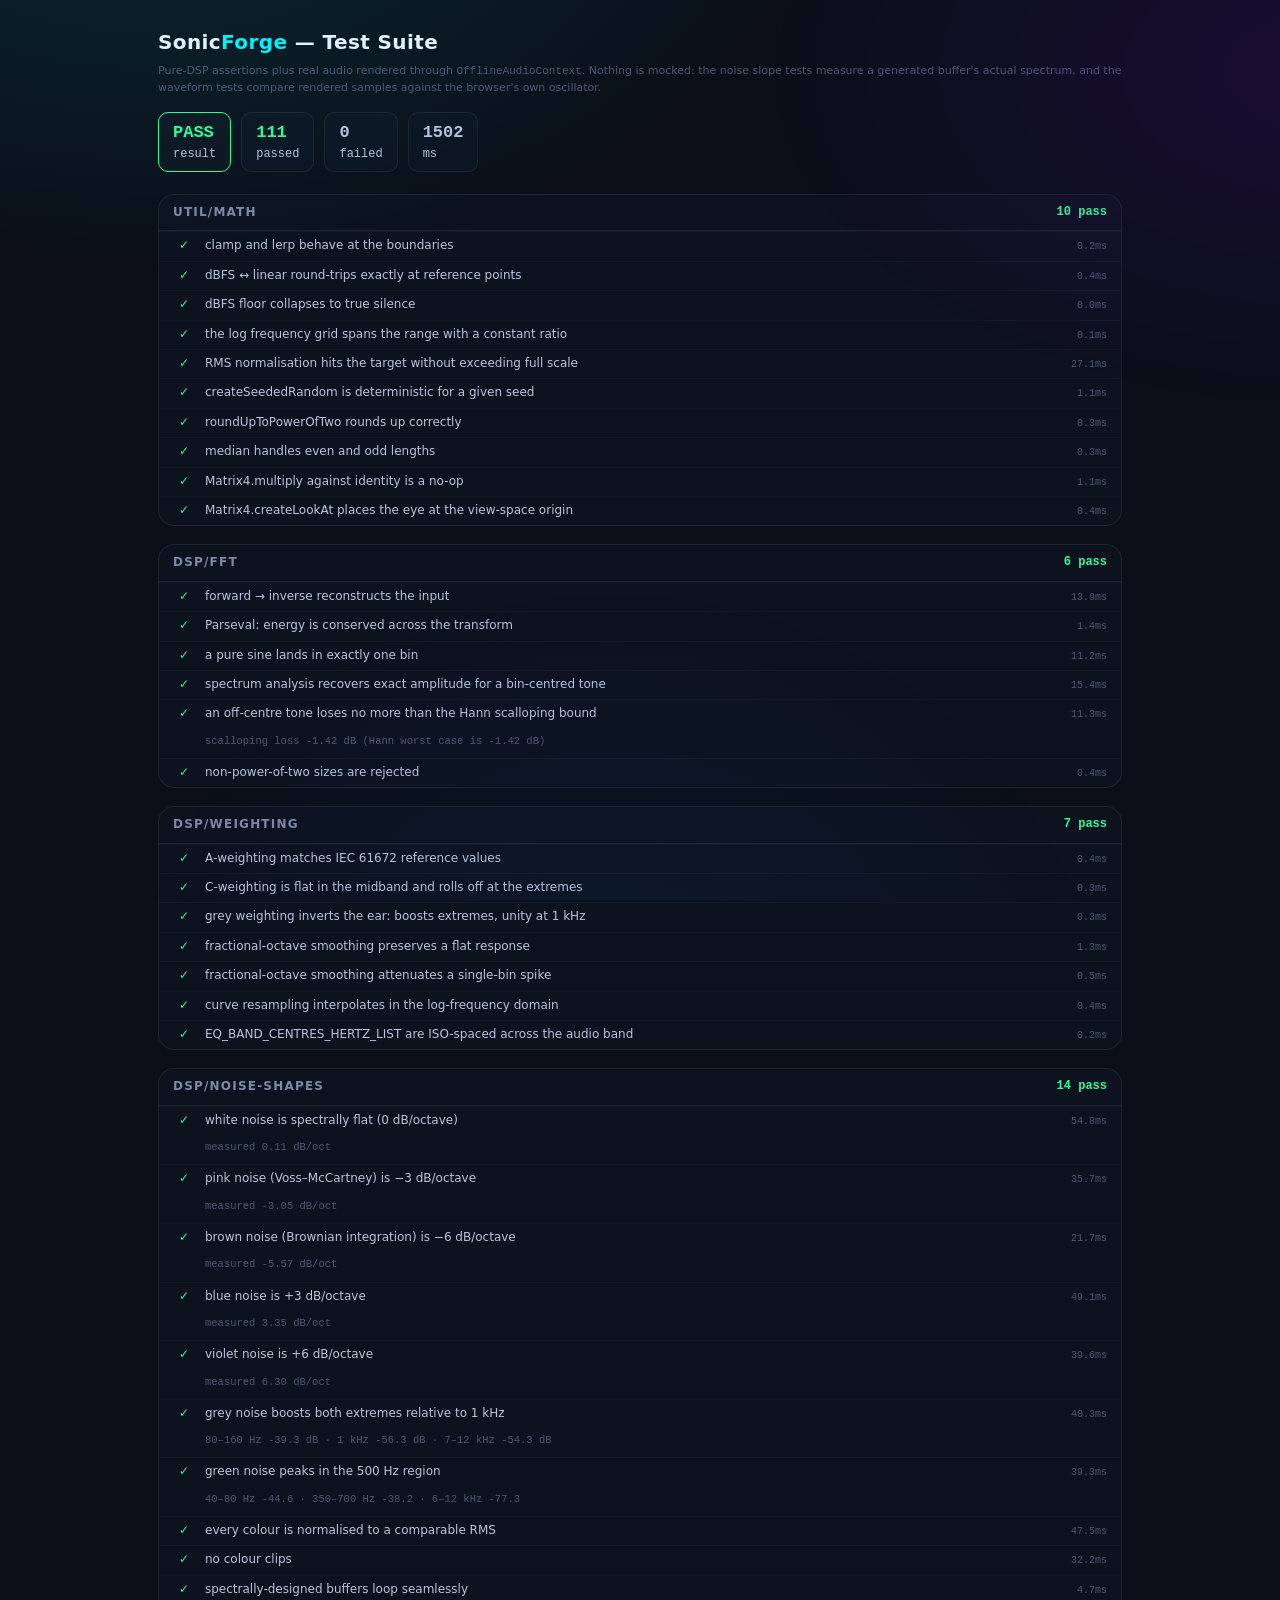
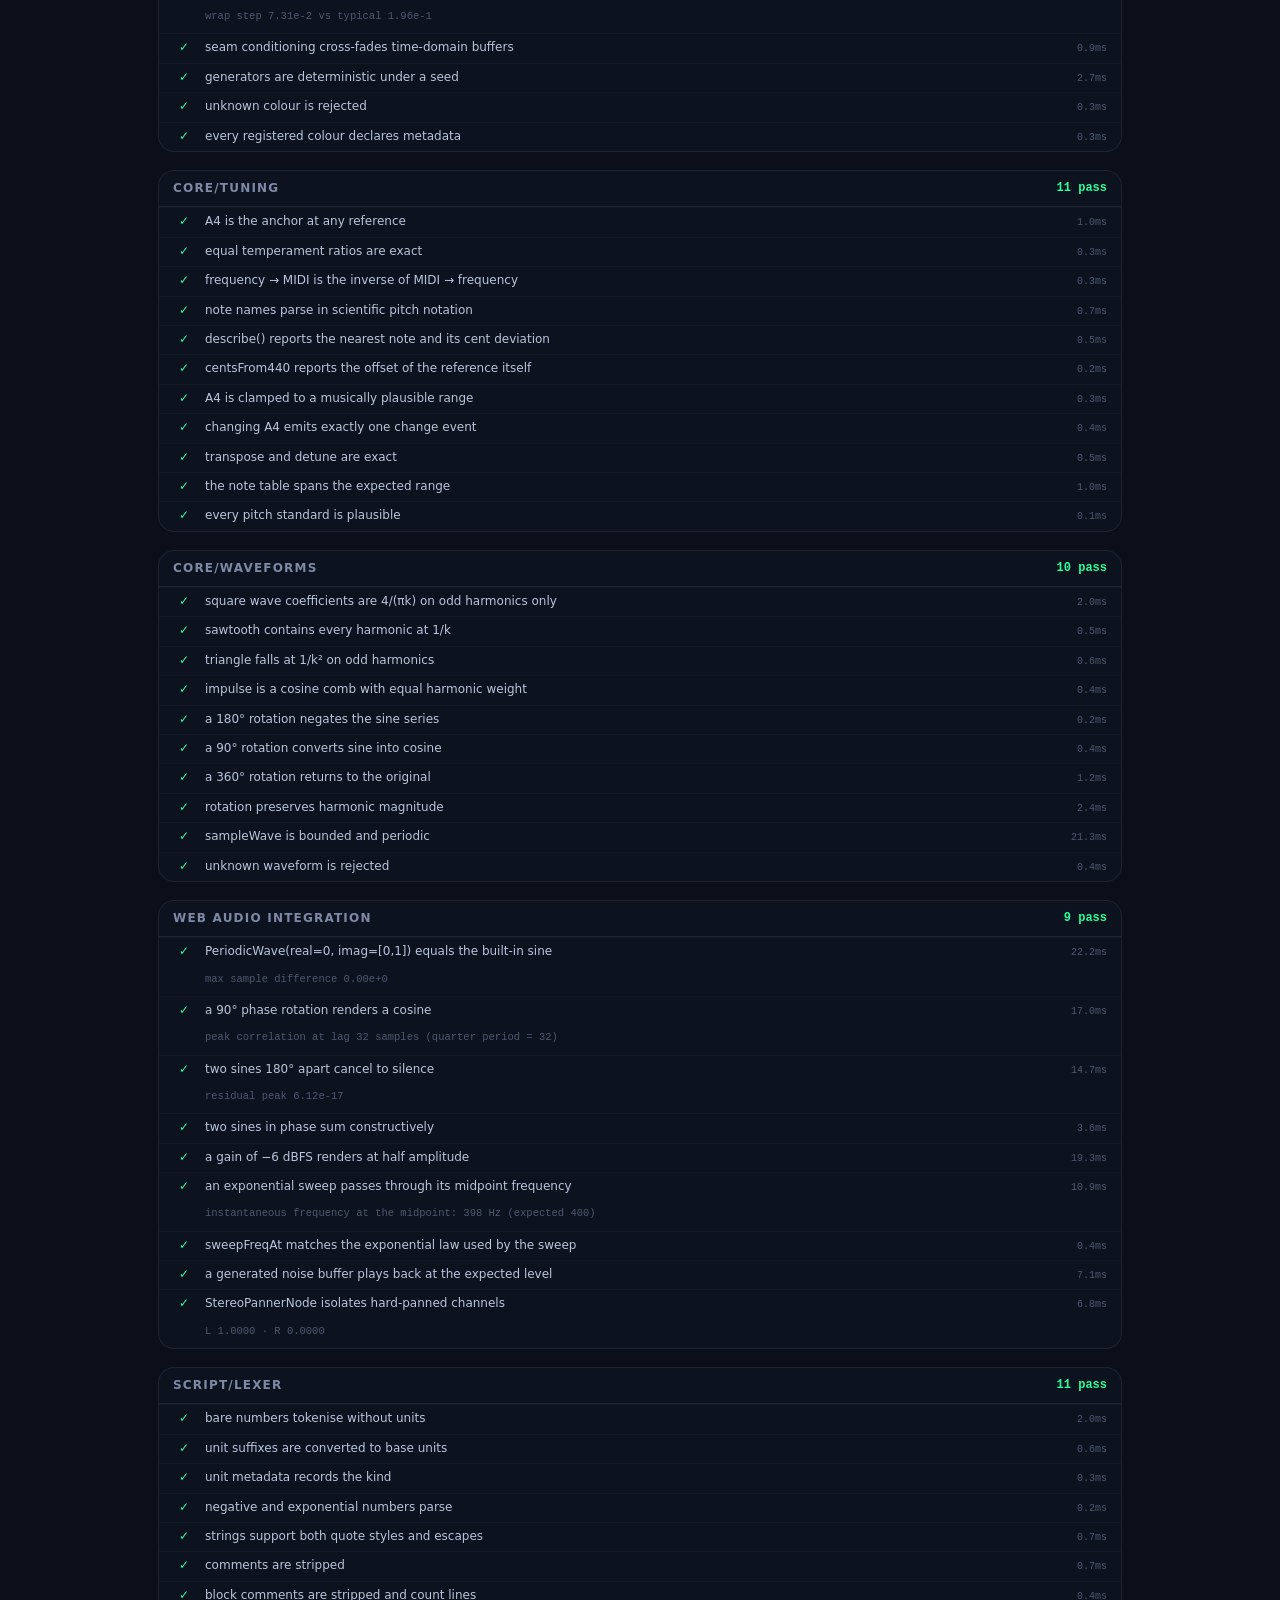
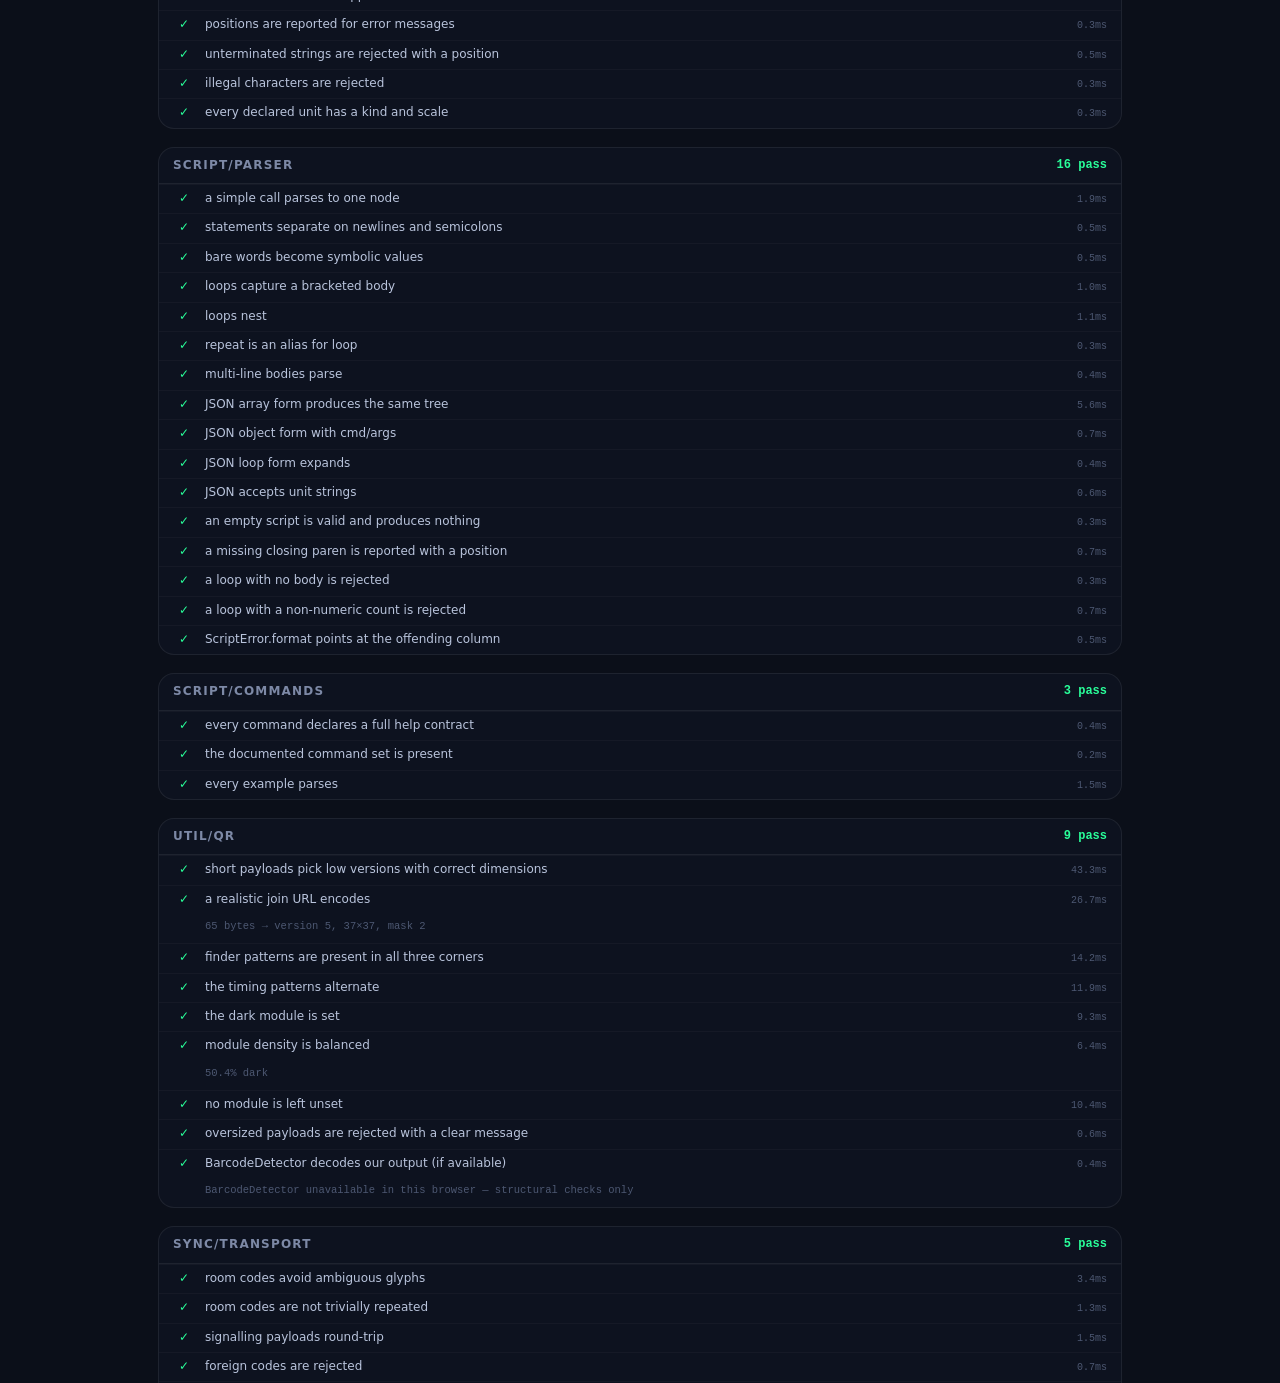
==== tests.html @ db706978 "SonicForge: 16-channel tone generator, noise lab and 3D spectrum analyser A fully client-side precis" ====
<!DOCTYPE html>
<html lang="en">
<head>
<meta charset="utf-8">
<meta name="viewport" content="width=device-width, initial-scale=1">
<title>SonicForge — Test Suite</title>
<link rel="stylesheet" href="./css/theme.css">
<link rel="stylesheet" href="./css/components.css">
<style>
  body { overflow: auto; }
  .wrap { max-width: 1000px; margin: 0 auto; padding: 28px 18px 64px; }
  h1 { font-size: 20px; color: var(--ink-hi); font-weight: 600; letter-spacing: .02em; }
  h1 em { font-style: normal; color: var(--cyan); }
  .sum { display: flex; gap: 10px; flex-wrap: wrap; align-items: center; margin: 16px 0 22px; }
  .stat { padding: 8px 14px; border-radius: var(--r); border: 1px solid var(--glass-brd);
          background: var(--glass-bg); font-family: var(--ff-mono); font-size: 12px; }
  .stat b { font-size: 17px; display: block; }
  .suite { margin-bottom: 18px; border: 1px solid var(--glass-brd); border-radius: var(--r-lg);
           background: var(--glass-bg); overflow: hidden; }
  .suite__head { padding: 9px 14px; border-bottom: 1px solid var(--glass-brd);
                 display: flex; align-items: center; gap: 10px; font-weight: 600;
                 font-size: 12px; letter-spacing: .1em; text-transform: uppercase; color: var(--ink-mid); }
  .t { display: grid; grid-template-columns: 22px 1fr auto; gap: 10px; align-items: baseline;
       padding: 5px 14px; border-top: 1px solid rgba(255,255,255,.03); font-size: 12px; }
  .t--pass .t__mark { color: var(--lime); }
  .t--fail .t__mark { color: var(--rose); }
  .t--skip .t__mark { color: var(--ink-low); }
  .t__mark { font-family: var(--ff-mono); text-align: center; }
  .t__name { color: var(--ink); }
  .t--fail .t__name { color: var(--ink-hi); }
  .t__ms { font-family: var(--ff-mono); font-size: 10px; color: var(--ink-low); }
  .t__err { grid-column: 2 / -1; font-family: var(--ff-mono); font-size: 11px; color: var(--rose);
            white-space: pre-wrap; padding: 4px 0 6px; line-height: 1.5; }
  .t__note { grid-column: 2 / -1; font-family: var(--ff-mono); font-size: 10.5px;
             color: var(--ink-low); padding-bottom: 4px; }
  .running { color: var(--amber); }
</style>
</head>
<body>
<div class="wrap">
  <h1>Sonic<em>Forge</em> — Test Suite</h1>
  <p class="hint" style="margin-top:6px">
    Pure-DSP assertions plus real audio rendered through <code>OfflineAudioContext</code>.
    Nothing is mocked: the noise slope tests measure a generated buffer's actual spectrum,
    and the waveform tests compare rendered samples against the browser's own oscillator.
  </p>

  <div class="sum" id="summary"><span class="running">running…</span></div>
  <div id="results"></div>
</div>

<script type="module">
/* =========================================================================
   Micro test framework
   ========================================================================= */

const results = [];
let current = null;

const resultsEl = document.getElementById('results');
const summaryEl = document.getElementById('summary');

function suite(name, fn) {
  current = { name, tests: [] };
  results.push(current);
  fn();
}

function test(name, fn) {
  current.tests.push({ name, fn });
}

class AssertionError extends Error {}

function ok(value, msg = 'expected truthy') {
  if (!value) throw new AssertionError(`${msg} — got ${fmt(value)}`);
}

function eq(actual, expected, msg = 'values differ') {
  if (!Object.is(actual, expected)) {
    throw new AssertionError(`${msg}\n  expected: ${fmt(expected)}\n  actual:   ${fmt(actual)}`);
  }
}

function close(actual, expected, tol, msg = 'outside tolerance') {
  if (!Number.isFinite(actual)) throw new AssertionError(`${msg} — actual is ${fmt(actual)}`);
  const d = Math.abs(actual - expected);
  if (d > tol) {
    throw new AssertionError(
      `${msg}\n  expected: ${expected} ±${tol}\n  actual:   ${actual}\n  delta:    ${d.toPrecision(4)}`
    );
  }
}

function within(actual, lo, hi, msg = 'out of range') {
  if (!(actual >= lo && actual <= hi)) {
    throw new AssertionError(`${msg}\n  expected: ${lo}…${hi}\n  actual:   ${fmt(actual)}`);
  }
}

function throws(fn, msg = 'expected a throw') {
  try {
    fn();
  } catch {
    return;
  }
  throw new AssertionError(msg);
}

let activeTest = null;

function note(text) {
  if (activeTest) activeTest.note = text;
}

function fmt(v) {
  if (typeof v === 'number') return Number.isInteger(v) ? String(v) : v.toPrecision(6);
  if (Array.isArray(v)) return `[${v.slice(0, 6).map(fmt).join(', ')}${v.length > 6 ? ', …' : ''}]`;
  if (v instanceof Float32Array || v instanceof Float64Array) return fmt(Array.from(v.slice(0, 6)));
  return String(v);
}

/* =========================================================================
   Imports
   ========================================================================= */

import {
  clampToRange, interpolateLinear, computeMedian,
  roundUpToPowerOfTwo, isPowerOfTwo,
} from './js/util/numeric.js';
import {
  convertDbToLinear, convertLinearToDb, normaliseRmsInPlace,
} from './js/util/amplitude.js';
import { buildLogFrequencyGrid } from './js/util/frequency.js';
import { createSeededRandom } from './js/util/random.js';
import { Matrix4 } from './js/util/matrix4.js';
import {
  FastFourierTransform, analyseRealSignalSpectrum, measureBandPowerDb,
} from './js/dsp/fourier.js';
import {
  computeAWeightingDb, computeCWeightingDb,
  computeGreyWeightingMultiplier, EQ_BAND_CENTRES_HERTZ_LIST,
} from './js/dsp/weighting.js';
import {
  smoothOverFractionalOctaves, resampleCurveOntoLogGrid,
} from './js/dsp/smoothing.js';
import {
  generatePinkNoise, generateBrownNoise, generateWhiteNoise,
  synthesiseSpectrallyShapedNoise, makeBufferSeamless,
} from './js/dsp/noise-synthesis.js';
import {
  buildNoiseBuffer, NOISE_COLOURS_DICT, NOISE_COLOUR_KEYS_LIST,
} from './js/dsp/noise-colours.js';
import {
  Tuning, parseNoteName, measureCentsBetween, PITCH_STANDARDS_LIST,
} from './js/core/tuning.js';
import {
  buildPhaseRotatedWaveTables, sampleWaveform,
  WAVEFORM_KEYS_LIST, applyWaveform,
} from './js/core/waveforms.js';
import { tokenize, UNIT_SUFFIXES_DICT } from './js/script/lexer.js';
import { parse } from './js/script/parser.js';
import { COMMANDS, COMMAND_NAMES } from './js/script/commands.js';
import { encodeQR } from './js/util/qr.js';
import {
  computeSweepFrequencyAt,
} from './js/core/calibration-capture.js';
import { makeRoomCode, encodeSignal, decodeSignal } from './js/sync/transport.js';

/* =========================================================================
   Helpers
   ========================================================================= */

const RATE = 48000;

/** Measure the average dB/octave slope of a buffer between two frequencies. */
function measureSlope(buf, rate, loHz = 250, hiHz = 4000) {
  const { frequencies_float64array: freqs, magnitudes_float64array: mags } = analyseRealSignalSpectrum(buf, rate, { size_int: 1 << 15  });
  const points = [];
  for (let f = loHz; f <= hiHz; f *= 2) {
    const p = measureBandPowerDb(freqs, mags, f * 0.71, f * 1.41);
    if (Number.isFinite(p)) points.push([Math.log2(f), p]);
  }
  if (points.length < 2) return NaN;

  // Least-squares fit of dB against log2(f) — the slope is dB per octave.
  const n = points.length;
  const sx = points.reduce((s, p) => s + p[0], 0);
  const sy = points.reduce((s, p) => s + p[1], 0);
  const sxy = points.reduce((s, p) => s + p[0] * p[1], 0);
  const sxx = points.reduce((s, p) => s + p[0] * p[0], 0);
  return (n * sxy - sx * sy) / (n * sxx - sx * sx);
}

/** Render a graph-building callback offline and return channel 0. */
async function render(build, { length = 4096, rate = RATE, channels = 1 } = {}) {
  const ctx = new OfflineAudioContext(channels, length, rate);
  await build(ctx);
  const buf = await ctx.startRendering();
  return buf.getChannelData(0);
}

function peakOf(arr) {
  let p = 0;
  for (let i = 0; i < arr.length; i++) p = Math.max(p, Math.abs(arr[i]));
  return p;
}

function rmsOf(arr) {
  let s = 0;
  for (let i = 0; i < arr.length; i++) s += arr[i] * arr[i];
  return Math.sqrt(s / arr.length);
}

/** Maximum absolute difference between two equal-length arrays. */
function maxDiff(a, b, from = 0, to = a.length) {
  let m = 0;
  for (let i = from; i < to; i++) m = Math.max(m, Math.abs(a[i] - b[i]));
  return m;
}

/* =========================================================================
   SUITE — util/math
   ========================================================================= */

suite('util/math', () => {
  test('clamp and lerp behave at the boundaries', () => {
    eq(clampToRange(5, 0, 10), 5);
    eq(clampToRange(-1, 0, 10), 0);
    eq(clampToRange(11, 0, 10), 10);
    eq(interpolateLinear(0, 10, 0.25), 2.5);
  });

  test('dBFS ↔ linear round-trips exactly at reference points', () => {
    close(convertDbToLinear(0), 1, 1e-12, '0 dBFS is unity');
    close(convertDbToLinear(-6), 0.5011872336, 1e-9, '-6 dB is ~0.5012');
    close(convertDbToLinear(-20), 0.1, 1e-12, '-20 dB is exactly 0.1');
    close(convertLinearToDb(0.5), -6.0205999, 1e-6);
    eq(convertLinearToDb(0), -Infinity);
    eq(convertDbToLinear(-Infinity), 0);
  });

  test('dBFS floor collapses to true silence', () => {
    eq(convertDbToLinear(-90), 0, 'the silence floor must produce exactly zero, not a denormal');
    eq(convertDbToLinear(-120), 0);
  });

  test('the log frequency grid spans the range with a constant ratio', () => {
    const s = buildLogFrequencyGrid(20, 20000, 5);
    close(s[0], 20, 1e-9);
    close(s[4], 20000, 1e-6);
    const r1 = s[1] / s[0];
    const r2 = s[3] / s[2];
    close(r1, r2, 1e-9, 'log spacing must be geometrically uniform');
  });

  test('RMS normalisation hits the target without exceeding full scale', () => {
    const rng = createSeededRandom(7);
    const buf = Float32Array.from({ length: 8192 }, () => rng() * 2 - 1);
    normaliseRmsInPlace(buf, 0.2);
    close(rmsOf(buf), 0.2, 0.01);
    ok(peakOf(buf) <= 1.0, 'peak must never exceed full scale');
  });

  test('createSeededRandom is deterministic for a given seed', () => {
    const a = createSeededRandom(42);
    const b = createSeededRandom(42);
    for (let i = 0; i < 50; i++) eq(a(), b(), `sample ${i} diverged`);
    const c = createSeededRandom(43);
    ok(createSeededRandom(42)() !== c(), 'different seeds must diverge');
  });

  test('roundUpToPowerOfTwo rounds up correctly', () => {
    eq(roundUpToPowerOfTwo(1), 1);
    eq(roundUpToPowerOfTwo(3), 4);
    eq(roundUpToPowerOfTwo(1024), 1024);
    eq(roundUpToPowerOfTwo(1025), 2048);
  });

  test('median handles even and odd lengths', () => {
    eq(computeMedian([3, 1, 2]), 2);
    eq(computeMedian([4, 1, 3, 2]), 2.5);
  });

  test('Matrix4.multiply against identity is a no-op', () => {
    const I = Matrix4.createIdentity();
    const P = Matrix4.createPerspective(Math.PI / 4, 1.5, 0.1, 100);
    const R = Matrix4.multiply(P, I);
    for (let i = 0; i < 16; i++) close(R[i], P[i], 1e-6, `element ${i}`);
  });

  test('Matrix4.createLookAt places the eye at the view-space origin', () => {
    const V = Matrix4.createLookAt([0, 0, 5], [0, 0, 0], [0, 1, 0]);
    // Transform the eye point: it must land at (0,0,0).
    const x = V[0] * 0 + V[4] * 0 + V[8] * 5 + V[12];
    const y = V[1] * 0 + V[5] * 0 + V[9] * 5 + V[13];
    const z = V[2] * 0 + V[6] * 0 + V[10] * 5 + V[14];
    close(x, 0, 1e-6); close(y, 0, 1e-6); close(z, 0, 1e-6);
  });
});

/* =========================================================================
   SUITE — dsp/fft
   ========================================================================= */

suite('dsp/fft', () => {
  test('forward → inverse reconstructs the input', () => {
    const n = 1024;
    const rng = createSeededRandom(11);
    const re = new Float64Array(n);
    const im = new Float64Array(n);
    const orig = new Float64Array(n);
    for (let i = 0; i < n; i++) orig[i] = re[i] = rng() * 2 - 1;

    const fft = FastFourierTransform.getCached(n);
    fft.forward(re, im);
    fft.inverse(re, im);

    let worst = 0;
    for (let i = 0; i < n; i++) {
      worst = Math.max(worst, Math.abs(re[i] - orig[i]), Math.abs(im[i]));
    }
    ok(worst < 1e-9, `round-trip error ${worst.toExponential(2)} exceeds 1e-9`);
  });

  test('Parseval: energy is conserved across the transform', () => {
    const n = 512;
    const rng = createSeededRandom(3);
    const re = new Float64Array(n);
    const im = new Float64Array(n);
    let timeEnergy = 0;
    for (let i = 0; i < n; i++) {
      re[i] = rng() * 2 - 1;
      timeEnergy += re[i] * re[i];
    }
    FastFourierTransform.getCached(n).forward(re, im);
    let freqEnergy = 0;
    for (let i = 0; i < n; i++) freqEnergy += re[i] * re[i] + im[i] * im[i];
    close(freqEnergy / n, timeEnergy, timeEnergy * 1e-9, 'Parseval identity');
  });

  test('a pure sine lands in exactly one bin', () => {
    const n = 4096;
    const bin = 64;
    const sig = Float64Array.from({ length: n }, (_, i) => Math.sin((2 * Math.PI * bin * i) / n));
    const { magnitudes_float64array: mags } = analyseRealSignalSpectrum(sig, RATE, { size_int: n, use_window_bool: false });

    let peakBin = 0;
    for (let i = 1; i < mags.length; i++) if (mags[i] > mags[peakBin]) peakBin = i;
    eq(peakBin, bin, 'peak must be in the expected bin');
    close(mags[bin], 1.0, 0.02, 'unwindowed amplitude should read ~1.0');
  });

  test('spectrum analysis recovers exact amplitude for a bin-centred tone', () => {
    // Bin-centred, so there is no scalloping loss and the window-gain
    // compensation is the only thing under test.
    const n = 8192;
    const bin = 171;
    const f = (bin * RATE) / n;
    const sig = Float64Array.from({ length: n }, (_, i) => 0.5 * Math.sin((2 * Math.PI * f * i) / RATE));
    const { frequencies_float64array: freqs, magnitudes_float64array: mags } = analyseRealSignalSpectrum(sig, RATE, { size_int: n  });
    let peak = 0;
    let peakF = 0;
    for (let i = 0; i < mags.length; i++) if (mags[i] > peak) { peak = mags[i]; peakF = freqs[i]; }
    close(peakF, f, RATE / n, 'peak frequency');
    close(peak, 0.5, 0.005, 'a bin-centred tone must read its true amplitude');
  });

  test('an off-centre tone loses no more than the Hann scalloping bound', () => {
    // Worst-case Hann scalloping loss is -1.42 dB (a factor of 0.849). A tone
    // landing between bins must stay inside that, or the window maths is wrong.
    const n = 8192;
    const f = ((171.5) * RATE) / n; // deliberately half-way between two bins
    const sig = Float64Array.from({ length: n }, (_, i) => 0.5 * Math.sin((2 * Math.PI * f * i) / RATE));
    const { magnitudes_float64array: mags } = analyseRealSignalSpectrum(sig, RATE, { size_int: n  });
    let peak = 0;
    for (let i = 0; i < mags.length; i++) if (mags[i] > peak) peak = mags[i];
    const lossDb = 20 * Math.log10(peak / 0.5);
    note(`scalloping loss ${lossDb.toFixed(2)} dB (Hann worst case is -1.42 dB)`);
    within(lossDb, -1.5, 0.05, 'loss must sit within the Hann scalloping bound');
  });

  test('non-power-of-two sizes are rejected', () => {
    throws(() => new FastFourierTransform(1000), 'FFT must reject non-power-of-two sizes');
  });
});

/* =========================================================================
   SUITE — dsp/weighting
   ========================================================================= */

suite('dsp/weighting', () => {
  test('A-weighting matches IEC 61672 reference values', () => {
    close(computeAWeightingDb(1000), 0, 0.05, 'A(1 kHz) is 0 dB by definition');
    close(computeAWeightingDb(20), -50.4, 0.6, 'A(20 Hz)');
    close(computeAWeightingDb(100), -19.1, 0.4, 'A(100 Hz)');
    close(computeAWeightingDb(500), -3.2, 0.3, 'A(500 Hz)');
    close(computeAWeightingDb(10000), -2.5, 0.4, 'A(10 kHz)');
  });

  test('C-weighting is flat in the midband and rolls off at the extremes', () => {
    close(computeCWeightingDb(1000), 0, 0.05);
    close(computeCWeightingDb(100), -0.3, 0.3);
    ok(computeCWeightingDb(20) < -5, 'C must roll off below 20 Hz');
    ok(computeCWeightingDb(20000) < -5, 'C must roll off above 20 kHz');
  });

  test('grey weighting inverts the ear: boosts extremes, unity at 1 kHz', () => {
    close(computeGreyWeightingMultiplier(1000), 1, 0.05, 'unity at 1 kHz');
    ok(computeGreyWeightingMultiplier(100) > 2, 'grey must boost 100 Hz substantially');
    ok(computeGreyWeightingMultiplier(60) > computeGreyWeightingMultiplier(200), 'boost must increase as sensitivity falls');
    ok(computeGreyWeightingMultiplier(10) < computeGreyWeightingMultiplier(100), 'sub-audio must be rolled off, not boosted');
    ok(computeGreyWeightingMultiplier(1000) < 2, 'never boost the reference band');
  });

  test('fractional-octave smoothing preserves a flat response', () => {
    const freqs = buildLogFrequencyGrid(20, 20000, 200);
    const mags = new Float64Array(200).fill(0.5);
    const out = smoothOverFractionalOctaves(freqs, mags, 3, freqs);
    for (let i = 5; i < 195; i++) close(out[i], 0.5, 1e-6, `bin ${i}`);
  });

  test('fractional-octave smoothing attenuates a single-bin spike', () => {
    const freqs = buildLogFrequencyGrid(20, 20000, 200);
    const mags = new Float64Array(200).fill(0.1);
    mags[100] = 10;
    const out = smoothOverFractionalOctaves(freqs, mags, 3, freqs);
    ok(out[100] < 10, 'the spike must be reduced');
    ok(out[100] > 0.1, 'but its energy must not vanish');
  });

  test('curve resampling interpolates in the log-frequency domain', () => {
    const src = [100, 1000, 10000];
    const vals = [0, 10, 20];
    const out = resampleCurveOntoLogGrid(src, vals, [316.23]); // geometric midpoint of 100..1000
    close(out[0], 5, 0.1, 'midpoint in log-f must be the midpoint in value');
  });

  test('EQ_BAND_CENTRES_HERTZ_LIST are ISO-spaced across the audio band', () => {
    eq(EQ_BAND_CENTRES_HERTZ_LIST.length, 10);
    eq(EQ_BAND_CENTRES_HERTZ_LIST[0], 31.5);
    eq(EQ_BAND_CENTRES_HERTZ_LIST[9], 16000);
    for (let i = 1; i < EQ_BAND_CENTRES_HERTZ_LIST.length; i++) {
      close(EQ_BAND_CENTRES_HERTZ_LIST[i] / EQ_BAND_CENTRES_HERTZ_LIST[i - 1], 2, 0.05, `band ${i} must be one octave above ${i - 1}`);
    }
  });
});

/* =========================================================================
   SUITE — dsp/noise-shapes
   ========================================================================= */

suite('dsp/noise-shapes', () => {
  const LEN = 1 << 16;

  test('white noise is spectrally flat (0 dB/octave)', () => {
    const buf = buildNoiseBuffer('white', LEN, RATE, { seed_int: 1 });
    const slope = measureSlope(buf, RATE);
    note(`measured ${slope.toFixed(2)} dB/oct`);
    close(slope, 0, 1.2, 'white noise slope');
  });

  test('pink noise (Voss–McCartney) is −3 dB/octave', () => {
    const buf = buildNoiseBuffer('pink', LEN, RATE, { seed_int: 2 });
    const slope = measureSlope(buf, RATE);
    note(`measured ${slope.toFixed(2)} dB/oct`);
    close(slope, -3, 1.3, 'pink noise slope');
  });

  test('brown noise (Brownian integration) is −6 dB/octave', () => {
    const buf = buildNoiseBuffer('brown', LEN, RATE, { seed_int: 3 });
    const slope = measureSlope(buf, RATE, 250, 4000);
    note(`measured ${slope.toFixed(2)} dB/oct`);
    close(slope, -6, 1.5, 'brown noise slope');
  });

  test('blue noise is +3 dB/octave', () => {
    const buf = buildNoiseBuffer('blue', LEN, RATE, { seed_int: 4 });
    const slope = measureSlope(buf, RATE, 250, 4000);
    note(`measured ${slope.toFixed(2)} dB/oct`);
    close(slope, 3, 1.3, 'blue noise slope');
  });

  test('violet noise is +6 dB/octave', () => {
    const buf = buildNoiseBuffer('violet', LEN, RATE, { seed_int: 5 });
    const slope = measureSlope(buf, RATE, 250, 4000);
    note(`measured ${slope.toFixed(2)} dB/oct`);
    close(slope, 6, 1.5, 'violet noise slope');
  });

  test('grey noise boosts both extremes relative to 1 kHz', () => {
    const buf = buildNoiseBuffer('grey', LEN, RATE, { seed_int: 6 });
    const { frequencies_float64array: freqs, magnitudes_float64array: mags } = analyseRealSignalSpectrum(buf, RATE, { size_int: 1 << 15  });
    const low = measureBandPowerDb(freqs, mags, 80, 160);
    const mid = measureBandPowerDb(freqs, mags, 700, 1400);
    const high = measureBandPowerDb(freqs, mags, 7000, 12000);
    note(`80–160 Hz ${low.toFixed(1)} dB · 1 kHz ${mid.toFixed(1)} dB · 7–12 kHz ${high.toFixed(1)} dB`);
    ok(low > mid + 5, 'grey must carry far more low-frequency energy than mid');
    ok(high > mid, 'grey must lift the top end above mid too');
  });

  test('green noise peaks in the 500 Hz region', () => {
    const buf = buildNoiseBuffer('green', LEN, RATE, { seed_int: 7 });
    const { frequencies_float64array: freqs, magnitudes_float64array: mags } = analyseRealSignalSpectrum(buf, RATE, { size_int: 1 << 15  });
    const centre = measureBandPowerDb(freqs, mags, 350, 700);
    const low = measureBandPowerDb(freqs, mags, 40, 80);
    const high = measureBandPowerDb(freqs, mags, 6000, 12000);
    note(`40–80 Hz ${low.toFixed(1)} · 350–700 Hz ${centre.toFixed(1)} · 6–12 kHz ${high.toFixed(1)}`);
    ok(centre > high + 6, 'the mid bell must dominate the top end');
    ok(centre > low, 'the mid bell must dominate the very bottom');
  });

  test('every colour is normalised to a comparable RMS', () => {
    const levels = NOISE_COLOUR_KEYS_LIST.map((k) => rmsOf(buildNoiseBuffer(k, 1 << 14, RATE, { seed_int: 9 })));
    for (let i = 0; i < levels.length; i++) {
      close(levels[i], 0.18, 0.02, `${NOISE_COLOUR_KEYS_LIST[i]} RMS`);
    }
  });

  test('no colour clips', () => {
    for (const k of NOISE_COLOUR_KEYS_LIST) {
      const p = peakOf(buildNoiseBuffer(k, 1 << 14, RATE, { seed_int: 12 }));
      ok(p < 1.0, `${k} peaked at ${p.toFixed(4)}`);
    }
  });

  test('spectrally-designed buffers loop seamlessly', () => {
    // A periodic buffer's last sample must flow into its first without a step.
    const buf = buildNoiseBuffer('blue', 1 << 14, RATE, { seed_int: 13 });
    const wrapStep = Math.abs(buf[0] - buf[buf.length - 1]);
    const typicalStep = computeMedian(
      Array.from({ length: 500 }, (_, i) => Math.abs(buf[i + 1] - buf[i]))
    );
    note(`wrap step ${wrapStep.toExponential(2)} vs typical ${typicalStep.toExponential(2)}`);
    ok(wrapStep < typicalStep * 12, 'the loop point must not be a discontinuity');
  });

  test('seam conditioning cross-fades time-domain buffers', () => {
    const raw = generateBrownNoise(8192, createSeededRandom(21));
    const out = makeBufferSeamless(raw, 1024);
    eq(out.length, 8192 - 1024, 'the fade region is consumed');
    ok(Number.isFinite(out[0]));
  });

  test('generators are deterministic under a seed', () => {
    const a = buildNoiseBuffer('pink', 4096, RATE, { seed_int: 99 });
    const b = buildNoiseBuffer('pink', 4096, RATE, { seed_int: 99 });
    eq(maxDiff(a, b), 0, 'same seed must produce identical buffers');
  });

  test('unknown colour is rejected', () => {
    throws(() => buildNoiseBuffer('chartreuse', 1024, RATE), 'unknown colours must throw');
  });

  test('every registered colour declares metadata', () => {
    for (const k of NOISE_COLOUR_KEYS_LIST) {
      const spec = NOISE_COLOURS_DICT[k];
      ok(spec.label_str, `${k} needs a label`);
      ok(spec.hint_str, `${k} needs a hint`);
      ok(typeof spec.generate_fn === 'function', `${k} needs a generator`);
    }
  });
});

/* =========================================================================
   SUITE - core/tuning
   ========================================================================= */

suite('core/tuning', () => {
  test('A4 is the anchor at any reference', () => {
    const t = new Tuning(440);
    close(t.convertMidiToHertz(69), 440, 1e-9);
    t.referenceHertz = 432;
    close(t.convertMidiToHertz(69), 432, 1e-9, 'changing A4 moves the anchor');
    close(t.convertMidiToHertz(81), 864, 1e-9, 'A5 tracks the new reference');
  });

  test('equal temperament ratios are exact', () => {
    const t = new Tuning(440);
    close(t.convertMidiToHertz(60), 261.6255653, 1e-6, 'middle C');
    close(t.convertMidiToHertz(69 + 12) / t.convertMidiToHertz(69), 2, 1e-12, 'an octave is exactly 2:1');
    close(t.convertMidiToHertz(70) / t.convertMidiToHertz(69), 2 ** (1 / 12), 1e-12, 'a semitone is the 12th root of 2');
  });

  test('frequency → MIDI is the inverse of MIDI → frequency', () => {
    const t = new Tuning(442);
    for (const m of [21, 60, 69, 96, 108]) {
      close(t.convertHertzToMidi(t.convertMidiToHertz(m)), m, 1e-9, `midi ${m}`);
    }
  });

  test('note names parse in scientific pitch notation', () => {
    eq(parseNoteName('A4'), 69);
    eq(parseNoteName('C4'), 60);
    eq(parseNoteName('C-1'), 0);
    eq(parseNoteName('G9'), 127);
    eq(parseNoteName('C#3'), 49);
    eq(parseNoteName('Db3'), 49, 'enharmonic equivalence');
    eq(parseNoteName('a4'), 69, 'lower case is accepted');
    ok(Number.isNaN(parseNoteName('H4')), 'H is not a note');
    ok(Number.isNaN(parseNoteName('')), 'empty is not a note');
    ok(Number.isNaN(parseNoteName('A99')), 'out of MIDI range');
  });

  test('describe() reports the nearest note and its cent deviation', () => {
    const t = new Tuning(440);
    const exact = t.describeFrequency(440);
    eq(exact.label_str, 'A4');
    close(exact.cents_float, 0, 1e-6);

    const sharp = t.describeFrequency(440 * 2 ** (25 / 1200)); // 25 cents sharp
    eq(sharp.label_str, 'A4');
    close(sharp.cents_float, 25, 0.01);

    const next = t.describeFrequency(440 * 2 ** (60 / 1200)); // past the midpoint
    eq(next.label_str, 'A#4', 'beyond 50 cents it must round to the next semitone');
  });

  test('centsFrom440 reports the offset of the reference itself', () => {
    close(new Tuning(432).centsFromIsoReference, -31.766, 0.01);
    close(new Tuning(440).centsFromIsoReference, 0, 1e-9);
    close(new Tuning(442).centsFromIsoReference, 7.85, 0.01);
  });

  test('A4 is clamped to a musically plausible range', () => {
    const t = new Tuning(440);
    t.referenceHertz = 10;
    ok(t.referenceHertz >= 380, 'absurd references must be clamped');
    t.referenceHertz = 9999;
    ok(t.referenceHertz <= 500);
  });

  test('changing A4 emits exactly one change event', () => {
    const t = new Tuning(440);
    let count = 0;
    t.on('change', () => count++);
    t.referenceHertz = 432;
    t.referenceHertz = 432; // no-op
    eq(count, 1, 'setting the same value must not re-emit');
  });

  test('transpose and detune are exact', () => {
    const t = new Tuning(440);
    close(t.transposeBySemitones(440, 12), 880, 1e-9);
    close(t.transposeBySemitones(440, -12), 220, 1e-9);
    close(t.detuneByCents(440, 1200), 880, 1e-9);
    close(measureCentsBetween(440, 880), 1200, 1e-9);
  });

  test('the note table spans the expected range', () => {
    const t = new Tuning(440);
    const table = t.buildChromaticTable();
    eq(table[0].label_str, 'C0');
    close(table[0].hertz_float, 16.35, 0.01);
    ok(table.length > 90);
  });

  test('every pitch standard is plausible', () => {
    for (const p of PITCH_STANDARDS_LIST) within(p.hertz_float, 380, 500, `${p.label_str} Hz`);
  });
});

/* =========================================================================
   SUITE — core/waveforms
   ========================================================================= */

suite('core/waveforms', () => {
  test('square wave coefficients are 4/(πk) on odd harmonics only', () => {
    const { real_float32array: real, imaginary_float32array: imag } =
      buildPhaseRotatedWaveTables('square', 0);
    close(imag[1], 4 / Math.PI, 1e-6, 'fundamental');
    close(imag[3], 4 / (Math.PI * 3), 1e-6, 'third harmonic');
    close(imag[5], 4 / (Math.PI * 5), 1e-6, 'fifth harmonic');
    eq(imag[2], 0, 'even harmonics must be absent');
    eq(imag[4], 0);
    eq(real[1], 0, 'an unrotated square is a pure sine series');
  });

  test('sawtooth contains every harmonic at 1/k', () => {
    const { imaginary_float32array: imag } = buildPhaseRotatedWaveTables('sawtooth', 0);
    close(Math.abs(imag[1]), 2 / Math.PI, 1e-6);
    close(Math.abs(imag[2]), 2 / (Math.PI * 2), 1e-6, 'even harmonics are present');
    close(Math.abs(imag[3]), 2 / (Math.PI * 3), 1e-6);
  });

  test('triangle falls at 1/k² on odd harmonics', () => {
    const { imaginary_float32array: imag } = buildPhaseRotatedWaveTables('triangle', 0);
    close(Math.abs(imag[1]), 8 / Math.PI ** 2, 1e-6);
    close(Math.abs(imag[3]), 8 / (Math.PI ** 2 * 9), 1e-6);
    eq(imag[2], 0);
  });

  test('impulse is a cosine comb with equal harmonic weight', () => {
    const { real_float32array: real, imaginary_float32array: imag } =
      buildPhaseRotatedWaveTables('impulse', 0);
    ok(real[1] > 0.9, 'first harmonic is near full weight');
    ok(real[8] > 0.5, 'mid harmonics are substantial');
    eq(imag[1], 0, 'impulse is a pure cosine series');
  });

  test('a 180° rotation negates the sine series', () => {
    const a = buildPhaseRotatedWaveTables('sine', 0);
    const b = buildPhaseRotatedWaveTables('sine', 180);
    close(b.imaginary_float32array[1], -a.imaginary_float32array[1], 1e-6, '180° must invert the fundamental');
    close(b.real_float32array[1], 0, 1e-6, 'and introduce no cosine component');
  });

  test('a 90° rotation converts sine into cosine', () => {
    const { real_float32array: real, imaginary_float32array: imag } =
      buildPhaseRotatedWaveTables('sine', 90);
    close(real[1], 1, 1e-6, 'sin(ωt+90°) = cos(ωt), so the cosine term is unity');
    close(imag[1], 0, 1e-6);
  });

  test('a 360° rotation returns to the original', () => {
    const a = buildPhaseRotatedWaveTables('square', 0);
    const b = buildPhaseRotatedWaveTables('square', 360);
    for (let k = 1; k < 12; k++) {
      close(b.imaginary_float32array[k], a.imaginary_float32array[k], 1e-5, `harmonic ${k}`);
      close(b.real_float32array[k], a.real_float32array[k], 1e-5, `harmonic ${k} cosine`);
    }
  });

  test('rotation preserves harmonic magnitude', () => {
    for (const deg of [0, 37, 90, 180, 271]) {
      const { real_float32array: real, imaginary_float32array: imag } =
      buildPhaseRotatedWaveTables('square', deg);
      const mag = Math.hypot(real[1], imag[1]);
      close(mag, 4 / Math.PI, 1e-6, `magnitude at ${deg}°`);
    }
  });

  test('sampleWave is bounded and periodic', () => {
    for (const w of WAVEFORM_KEYS_LIST) {
      for (let i = 0; i <= 10; i++) {
        const v = sampleWaveform(w, i / 10, 0);
        ok(Math.abs(v) <= 1.6, `${w} sample ${i} was ${v}`);
      }
      close(sampleWaveform(w, 0.25, 0), sampleWaveform(w, 1.25, 0), 1e-9, `${w} must be periodic`);
    }
  });

  test('unknown waveform is rejected', () => {
    throws(() => buildPhaseRotatedWaveTables('kazoo', 0), 'unknown waveforms must throw');
  });
});

/* =========================================================================
   SUITE — Web Audio integration (OfflineAudioContext)

   These render real audio. The first test pins down the PeriodicWave sign
   convention that the whole phase-offset feature depends on.
   ========================================================================= */

suite('web audio integration', () => {
  const F = RATE / 128; // exactly 128 samples per period

  test('PeriodicWave(real=0, imag=[0,1]) equals the built-in sine', async () => {
    const build = (setup) => async (ctx) => {
      const osc = ctx.createOscillator();
      setup(osc, ctx);
      osc.frequency.value = F;
      osc.connect(ctx.destination);
      osc.start(0);
    };

    const native = await render(build((o) => { o.type = 'sine'; }), { length: 2048 });
    const custom = await render(
      build((o, ctx) => {
        o.setPeriodicWave(ctx.createPeriodicWave(
          new Float32Array([0, 0]), new Float32Array([0, 1]), { disableNormalization: false }
        ));
      }),
      { length: 2048 }
    );

    const d = maxDiff(native, custom, 256, 2048);
    note(`max sample difference ${d.toExponential(2)}`);
    ok(d < 1e-3,
      `imag[1]=+1 must reproduce the native sine, i.e. x(t)=Σ real·cos + imag·sin.\n` +
      `  If this fails, the sign convention in core/waveforms.js is inverted.`);
  });

  test('a 90° phase rotation renders a cosine', async () => {
    const make = (deg) => async (ctx) => {
      const osc = ctx.createOscillator();
      applyWaveform(osc, 'sine', deg);
      osc.frequency.value = F;
      osc.connect(ctx.destination);
      osc.start(0);
    };

    const shifted = await render(make(90), { length: 1024 });
    // cos(ωt) leads sin(ωt) by a quarter period = 32 samples at 128/period.
    const reference = await render(make(0), { length: 1024 });

    let best = 0;
    let bestLag = 0;
    for (let lag = 0; lag < 128; lag++) {
      let corr = 0;
      for (let i = 256; i < 768; i++) corr += shifted[i] * reference[i + lag];
      if (corr > best) { best = corr; bestLag = lag; }
    }
    note(`peak correlation at lag ${bestLag} samples (quarter period = 32)`);
    ok(Math.abs(bestLag - 32) <= 2, `expected a 32-sample lead, measured ${bestLag}`);
  });

  test('two sines 180° apart cancel to silence', async () => {
    const out = await render(async (ctx) => {
      for (const deg of [0, 180]) {
        const osc = ctx.createOscillator();
        applyWaveform(osc, 'sine', deg);
        osc.frequency.value = F;
        const g = ctx.createGain();
        g.gain.value = 0.5;
        osc.connect(g);
        g.connect(ctx.destination);
        osc.start(0);
      }
    }, { length: 4096 });

    const residual = peakOf(out.subarray(512));
    note(`residual peak ${residual.toExponential(2)}`);
    ok(residual < 0.01, `opposed sines must cancel; residual was ${residual}`);
  });

  test('two sines in phase sum constructively', async () => {
    const out = await render(async (ctx) => {
      for (let i = 0; i < 2; i++) {
        const osc = ctx.createOscillator();
        applyWaveform(osc, 'sine', 0);
        osc.frequency.value = F;
        const g = ctx.createGain();
        g.gain.value = 0.25;
        osc.connect(g);
        g.connect(ctx.destination);
        osc.start(0);
      }
    }, { length: 2048 });

    close(peakOf(out.subarray(256)), 0.5, 0.02, 'two 0.25 voices in phase make 0.5');
  });

  test('a gain of −6 dBFS renders at half amplitude', async () => {
    const out = await render(async (ctx) => {
      const osc = ctx.createOscillator();
      osc.type = 'sine';
      osc.frequency.value = F;
      const g = ctx.createGain();
      g.gain.value = convertDbToLinear(-6);
      osc.connect(g);
      g.connect(ctx.destination);
      osc.start(0);
    }, { length: 2048 });

    close(peakOf(out.subarray(256)), 0.5012, 0.01, '−6 dBFS peak amplitude');
  });

  test('an exponential sweep passes through its midpoint frequency', async () => {
    const durSec = 0.5;
    const out = await render(async (ctx) => {
      const osc = ctx.createOscillator();
      osc.type = 'sine';
      osc.frequency.setValueAtTime(100, 0);
      osc.frequency.exponentialRampToValueAtTime(1600, durSec);
      osc.connect(ctx.destination);
      osc.start(0);
    }, { length: Math.round(RATE * durSec) });

    // Halfway through an exponential 100→1600 sweep we should be at 400 Hz.
    const mid = out.slice(Math.round(RATE * 0.25) - 1024, Math.round(RATE * 0.25) + 1024);
    const { frequencies_float64array: freqs, magnitudes_float64array: mags } = analyseRealSignalSpectrum(mid, RATE, { size_int: 2048  });
    let peakF = 0;
    let peak = 0;
    for (let i = 1; i < mags.length; i++) if (mags[i] > peak) { peak = mags[i]; peakF = freqs[i]; }
    note(`instantaneous frequency at the midpoint: ${peakF.toFixed(0)} Hz (expected 400)`);
    close(peakF, 400, 60, 'sweep midpoint frequency');
  });

  test('sweepFreqAt matches the exponential law used by the sweep', () => {
    close(computeSweepFrequencyAt(0), 20, 1e-9);
    close(computeSweepFrequencyAt(1), 20000, 1e-6);
    close(computeSweepFrequencyAt(0.5), Math.sqrt(20 * 20000), 1e-6, 'the midpoint is the geometric mean');
  });

  test('a generated noise buffer plays back at the expected level', async () => {
    const data = buildNoiseBuffer('pink', 1 << 14, RATE, { seed_int: 31 });
    const out = await render(async (ctx) => {
      const buf = ctx.createBuffer(1, data.length, RATE);
      buf.getChannelData(0).set(data);
      const src = ctx.createBufferSource();
      src.buffer = buf;
      src.loop = true;
      src.connect(ctx.destination);
      src.start(0);
    }, { length: 8192 });

    close(rmsOf(out), 0.18, 0.03, 'rendered RMS must match the synthesised RMS');
  });

  test('StereoPannerNode isolates hard-panned channels', async () => {
    const ctx = new OfflineAudioContext(2, 2048, RATE);
    const osc = ctx.createOscillator();
    osc.type = 'sine';
    osc.frequency.value = F;
    const p = ctx.createStereoPanner();
    p.pan.value = -1;
    osc.connect(p);
    p.connect(ctx.destination);
    osc.start(0);
    const buf = await ctx.startRendering();

    const l = peakOf(buf.getChannelData(0));
    const r = peakOf(buf.getChannelData(1));
    note(`L ${l.toFixed(4)} · R ${r.toFixed(4)}`);
    ok(l > 0.9, 'hard left must retain full amplitude on the left');
    ok(r < 0.001, 'and produce silence on the right');
  });
});

/* =========================================================================
   SUITE — script/lexer
   ========================================================================= */

suite('script/lexer', () => {
  test('bare numbers tokenise without units', () => {
    const t = tokenize('440');
    eq(t[0].kind_str, 'number');
    eq(t[0].value_any, 440);
    eq(t[0].unit_str, null);
  });

  test('unit suffixes are converted to base units', () => {
    eq(tokenize('1.5khz')[0].value_any, 1500, 'kHz → Hz');
    eq(tokenize('2s')[0].value_any, 2000, 's → ms');
    eq(tokenize('250ms')[0].value_any, 250);
    eq(tokenize('1m')[0].value_any, 60000, 'minutes → ms');
    eq(tokenize('-12db')[0].value_any, -12);
    eq(tokenize('180deg')[0].value_any, 180);
    close(tokenize('50%')[0].value_any, 0.5, 1e-9);
  });

  test('unit metadata records the kind', () => {
    eq(tokenize('440hz')[0].unit_kind_str, 'freq');
    eq(tokenize('500ms')[0].unit_kind_str, 'time');
    eq(tokenize('-6db')[0].unit_kind_str, 'gain');
  });

  test('negative and exponential numbers parse', () => {
    eq(tokenize('-12.5')[0].value_any, -12.5);
    eq(tokenize('1e3')[0].value_any, 1000);
    eq(tokenize('.5')[0].value_any, 0.5);
  });

  test('strings support both quote styles and escapes', () => {
    eq(tokenize('"hello"')[0].value_any, 'hello');
    eq(tokenize("'world'")[0].value_any, 'world');
    eq(tokenize('"a\\nb"')[0].value_any, 'a\nb');
  });

  test('comments are stripped', () => {
    const t = tokenize('play(440) # this is a comment\nwait(100)');
    ok(!t.some((x) => x.value_any === 'this'), 'comment content must not tokenise');
    ok(t.some((x) => x.value_any === 'wait'), 'code after the comment must survive');
  });

  test('block comments are stripped and count lines', () => {
    const t = tokenize('/* a\nb */ play(1)');
    eq(t[0].value_any, 'play');
    eq(t[0].line_int, 2, 'the line counter must advance through the block');
  });

  test('positions are reported for error messages', () => {
    const t = tokenize('play(440)\nwait(100)');
    const wait = t.find((x) => x.value_any === 'wait');
    eq(wait.line_int, 2);
    eq(wait.column_int, 1);
  });

  test('unterminated strings are rejected with a position', () => {
    try {
      tokenize('play("oops');
      throw new Error('should have thrown');
    } catch (err) {
      eq(err.name, 'ScriptError');
      eq(err.line_int, 1);
    }
  });

  test('illegal characters are rejected', () => {
    throws(() => tokenize('play(440) @ wait'), 'stray @ must throw');
  });

  test('every declared unit has a kind and scale', () => {
    for (const [k, v] of Object.entries(UNIT_SUFFIXES_DICT)) {
      ok(v.kind_str, `${k} needs a kind`);
      ok(Number.isFinite(v.scale_float) && v.scale_float > 0, `${k} needs a positive scale`);
    }
  });
});

/* =========================================================================
   SUITE — script/parser
   ========================================================================= */

suite('script/parser', () => {
  test('a simple call parses to one node', () => {
    const ast = parse('play(440, 1000)');
    eq(ast.body_list.length, 1);
    eq(ast.body_list[0].kind_str, 'call');
    eq(ast.body_list[0].name_str, 'play');
    eq(ast.body_list[0].arguments_list.length, 2);
    eq(ast.body_list[0].arguments_list[0].value_any, 440);
  });

  test('statements separate on newlines and semicolons', () => {
    eq(parse('play(440)\nwait(100)').body_list.length, 2);
    eq(parse('play(440); wait(100)').body_list.length, 2);
    eq(parse('play(440)\n\n\nwait(100)').body_list.length, 2, 'blank lines are ignored');
  });

  test('bare words become symbolic values', () => {
    const ast = parse('play(440, 500, sine)');
    eq(ast.body_list[0].arguments_list[2].kind_str, 'word');
    eq(ast.body_list[0].arguments_list[2].value_any, 'sine');
  });

  test('loops capture a bracketed body', () => {
    const ast = parse('loop(3, [ play(440, 100), wait(50) ])');
    eq(ast.body_list[0].kind_str, 'loop');
    eq(ast.body_list[0].repeat_count_int, 3);
    eq(ast.body_list[0].body_list.length, 2);
    eq(ast.body_list[0].body_list[0].name_str, 'play');
  });

  test('loops nest', () => {
    const ast = parse('loop(2, [ loop(3, [ play(440, 10) ]) ])');
    eq(ast.body_list[0].kind_str, 'loop');
    eq(ast.body_list[0].body_list[0].kind_str, 'loop');
    eq(ast.body_list[0].body_list[0].repeat_count_int, 3);
  });

  test('repeat is an alias for loop', () => {
    eq(parse('repeat(2, [ wait(10) ])').body_list[0].kind_str, 'loop');
  });

  test('multi-line bodies parse', () => {
    const ast = parse(`loop(2, [
      play(440, 100)
      wait(50)
    ])`);
    eq(ast.body_list[0].body_list.length, 2);
  });

  test('JSON array form produces the same tree', () => {
    const native = parse('play(440, 1000, "sine")');
    const json = parse('[["play", 440, 1000, "sine"]]');
    eq(json.body_list[0].name_str, native.body_list[0].name_str);
    eq(json.body_list[0].arguments_list[0].value_any, 440);
    eq(json.body_list[0].arguments_list[2].value_any, 'sine');
  });

  test('JSON object form with cmd/args', () => {
    const ast = parse('[{"cmd":"play","args":[440,500]},{"cmd":"wait","args":[100]}]');
    eq(ast.body_list.length, 2);
    eq(ast.body_list[0].name_str, 'play');
    eq(ast.body_list[1].name_str, 'wait');
  });

  test('JSON loop form expands', () => {
    const ast = parse('[{"loop":4,"body":[["play",880,100],["wait",50]]}]');
    eq(ast.body_list[0].kind_str, 'loop');
    eq(ast.body_list[0].repeat_count_int, 4);
    eq(ast.body_list[0].body_list.length, 2);
  });

  test('JSON accepts unit strings', () => {
    const ast = parse('[["play","1.5khz","2s"]]');
    eq(ast.body_list[0].arguments_list[0].value_any, 1500);
    eq(ast.body_list[0].arguments_list[1].value_any, 2000);
  });

  test('an empty script is valid and produces nothing', () => {
    eq(parse('').body_list.length, 0);
    eq(parse('   \n  \n').body_list.length, 0);
    eq(parse('# just a comment').body_list.length, 0);
  });

  test('a missing closing paren is reported with a position', () => {
    try {
      parse('play(440, 100');
      throw new Error('should have thrown');
    } catch (err) {
      eq(err.name, 'ScriptError');
      ok(err.message.includes(')'), `message should mention the paren: ${err.message}`);
    }
  });

  test('a loop with no body is rejected', () => {
    throws(() => parse('loop(3)'), 'a bodyless loop must throw');
  });

  test('a loop with a non-numeric count is rejected', () => {
    throws(() => parse('loop(abc, [ wait(1) ])'));
  });

  test('ScriptError.format points at the offending column', () => {
    try {
      parse('play(440) @@@');
    } catch (err) {
      const f = err.format();
      ok(f.includes('^'), 'format() must draw a caret');
      ok(f.split('\n').length >= 3, 'format() must include the source line');
    }
  });
});

/* =========================================================================
   SUITE — script/commands
   ========================================================================= */

suite('script/commands', () => {
  test('every command declares a full help contract', () => {
    for (const name of COMMAND_NAMES) {
      const c = COMMANDS[name];
      ok(c.signature?.includes(name), `${name}: signature must name the command`);
      ok(c.help?.length > 10, `${name}: needs a real help string`);
      ok(c.example?.includes(name), `${name}: example must use the command`);
      ok(typeof c.run === 'function', `${name}: needs a run()`);
    }
  });

  test('the documented command set is present', () => {
    for (const required of ['play', 'sweep', 'wait', 'loop']) {
      ok(COMMAND_NAMES.includes(required), `${required}() is part of the public contract`);
    }
  });

  test('every example parses', () => {
    for (const name of COMMAND_NAMES) {
      const ex = COMMANDS[name].example;
      try {
        parse(ex);
      } catch (err) {
        throw new AssertionError(`${name}: its own example fails to parse — ${ex}\n  ${err.message}`);
      }
    }
  });
});

/* =========================================================================
   SUITE — util/qr
   ========================================================================= */

suite('util/qr', () => {
  test('short payloads pick low versions with correct dimensions', () => {
    const qr = encodeQR('HELLO');
    eq(qr.size_int, qr.version_int * 4 + 17, 'size must follow the version formula');
    within(qr.version_int, 1, 3, 'a 5-byte payload should fit a tiny version');
  });

  test('a realistic join URL encodes', () => {
    const url = 'https://sonicforge.app/#r=K7M3QX&s=ws%3A%2F%2F192.168.1.20%3A8787';
    const qr = encodeQR(url);
    note(`${url.length} bytes → version ${qr.version_int}, ${qr.size_int}×${qr.size_int}, mask ${qr.mask_int}`);
    within(qr.version_int, 3, 10);
  });

  test('finder patterns are present in all three corners', () => {
    const qr = encodeQR('SONICFORGE');
    const n = qr.size_int;
    for (const [ox, oy] of [[0, 0], [n - 7, 0], [0, n - 7]]) {
      // The finder is a 7×7 ring with a 3×3 solid core.
      ok(qr.isDark_fn(ox + 0, oy + 0), 'outer ring corner');
      ok(qr.isDark_fn(ox + 3, oy + 3), 'core centre');
      ok(!qr.isDark_fn(ox + 1, oy + 1), 'inner white ring');
      ok(qr.isDark_fn(ox + 6, oy + 6), 'far ring corner');
    }
  });

  test('the timing patterns alternate', () => {
    const qr = encodeQR('TIMING');
    for (let i = 8; i < qr.size_int - 8; i++) {
      eq(qr.isDark_fn(i, 6), i % 2 === 0, `horizontal timing at ${i}`);
      eq(qr.isDark_fn(6, i), i % 2 === 0, `vertical timing at ${i}`);
    }
  });

  test('the dark module is set', () => {
    const qr = encodeQR('DARK');
    ok(qr.isDark_fn(8, qr.size_int - 8), 'module (8, 4v+9) is always dark');
  });

  test('module density is balanced', () => {
    const qr = encodeQR('https://sonicforge.app/#r=ABC123');
    let dark = 0;
    for (let i = 0; i < qr.modules_int8array.length; i++) if (qr.modules_int8array[i] === 1) dark++;
    const pct = (dark / qr.modules_int8array.length) * 100;
    note(`${pct.toFixed(1)}% dark`);
    within(pct, 35, 65, 'mask selection should keep density near 50%');
  });

  test('no module is left unset', () => {
    const qr = encodeQR('COVERAGE TEST 12345');
    let unset = 0;
    for (let i = 0; i < qr.modules_int8array.length; i++) if (qr.modules_int8array[i] === -1) unset++;
    eq(unset, 0, 'every module must be written');
  });

  test('oversized payloads are rejected with a clear message', () => {
    try {
      encodeQR('x'.repeat(400));
      throw new Error('should have thrown');
    } catch (err) {
      ok(err instanceof RangeError, 'must be a RangeError');
      ok(/\d+ bytes/.test(err.message), 'message should state the size');
    }
  });

  test('BarcodeDetector decodes our output (if available)', async () => {
    if (!('BarcodeDetector' in window)) {
      note('BarcodeDetector unavailable in this browser — structural checks only');
      return;
    }
    const supported = await BarcodeDetector.getSupportedFormats();
    if (!supported.includes('qr_code')) {
      note('qr_code format not supported here — structural checks only');
      return;
    }

    const payload = 'https://sonicforge.app/#r=K7M3QX';
    const qr = encodeQR(payload);
    const quiet = 4;
    const scale = 8;
    const total = (qr.size_int + quiet * 2) * scale;

    const canvas = document.createElement('canvas');
    canvas.width = canvas.height = total;
    const c = canvas.getContext('2d');
    c.fillStyle = '#fff';
    c.fillRect(0, 0, total, total);
    c.fillStyle = '#000';
    for (let y = 0; y < qr.size_int; y++) {
      for (let x = 0; x < qr.size_int; x++) {
        if (qr.isDark_fn(x, y)) c.fillRect((x + quiet) * scale, (y + quiet) * scale, scale, scale);
      }
    }

    const detector = new BarcodeDetector({ formats: ['qr_code'] });
    const found = await detector.detect(canvas);
    ok(found.length > 0, 'the encoder produced an undecodable code');
    eq(found[0].rawValue, payload, 'decoded payload must match exactly');
    note(`decoded round-trip OK (version ${qr.version_int})`);
  });
});

/* =========================================================================
   SUITE — sync/transport
   ========================================================================= */

suite('sync/transport', () => {
  test('room codes avoid ambiguous glyphs', () => {
    for (let i = 0; i < 200; i++) {
      const code = makeRoomCode(6);
      eq(code.length, 6);
      ok(!/[0O1IlS5B8Z2]/.test(code), `"${code}" contains an ambiguous character`);
    }
  });

  test('room codes are not trivially repeated', () => {
    const seen = new Set();
    for (let i = 0; i < 100; i++) seen.add(makeRoomCode());
    ok(seen.size > 95, `only ${seen.size}/100 unique codes`);
  });

  test('signalling payloads round-trip', () => {
    const obj = { room: 'ABC123', from: 'deadbeef', sdp: { type: 'offer', sdp: 'v=0\r\no=- 1 2 IN IP4 127.0.0.1\r\n' } };
    const code = encodeSignal(obj);
    ok(code.startsWith('SF1:'), 'codes must be namespaced');
    const back = decodeSignal(code);
    eq(back.room, obj.room);
    eq(back.sdp.sdp, obj.sdp.sdp);
  });

  test('foreign codes are rejected', () => {
    throws(() => decodeSignal('not-a-code'), 'must reject unknown prefixes');
    throws(() => decodeSignal('SF1:!!!!'), 'must reject corrupt payloads');
  });

  test('whitespace in a pasted code is tolerated', () => {
    const code = encodeSignal({ room: 'X', sdp: { type: 'answer', sdp: 'test' } });
    const mangled = code.slice(0, 10) + '\n  ' + code.slice(10);
    eq(decodeSignal(mangled).room, 'X', 'line wrapping from a paste must not break decoding');
  });
});

/* =========================================================================
   Runner
   ========================================================================= */

async function run() {
  let pass = 0;
  let fail = 0;
  const t0 = performance.now();

  for (const s of results) {
    const box = document.createElement('div');
    box.className = 'suite';
    const head = document.createElement('div');
    head.className = 'suite__head';
    head.textContent = s.name;
    const count = document.createElement('span');
    count.style.cssText = 'margin-left:auto;font-family:var(--ff-mono);text-transform:none;letter-spacing:0';
    head.appendChild(count);
    box.appendChild(head);
    resultsEl.appendChild(box);

    let sPass = 0;
    let sFail = 0;

    for (const t of s.tests) {
      activeTest = t;
      const start = performance.now();
      let error = null;
      try {
        await t.fn();
      } catch (err) {
        error = err;
      }
      const ms = performance.now() - start;

      const row = document.createElement('div');
      row.className = `t t--${error ? 'fail' : 'pass'}`;
      row.innerHTML = `
        <span class="t__mark">${error ? '✗' : '✓'}</span>
        <span class="t__name"></span>
        <span class="t__ms">${ms.toFixed(1)}ms</span>`;
      row.querySelector('.t__name').textContent = t.name;

      if (t.note) {
        const n = document.createElement('div');
        n.className = 't__note';
        n.textContent = t.note;
        row.appendChild(n);
      }
      if (error) {
        const e = document.createElement('div');
        e.className = 't__err';
        e.textContent = error.message;
        row.appendChild(e);
        t.__failed = true;
        t.__error = error.message;
        fail++; sFail++;
      } else {
        pass++; sPass++;
      }
      box.appendChild(row);

      // Yield so the page paints progressively instead of freezing.
      await new Promise((r) => setTimeout(r, 0));
    }

    count.textContent = sFail ? `${sPass} pass, ${sFail} FAIL` : `${sPass} pass`;
    count.style.color = sFail ? 'var(--rose)' : 'var(--lime)';
  }

  const ms = performance.now() - t0;
  summaryEl.innerHTML = `
    <span class="stat" style="border-color:${fail ? 'var(--rose)' : 'var(--lime)'}">
      <b style="color:${fail ? 'var(--rose)' : 'var(--lime)'}">${fail ? 'FAIL' : 'PASS'}</b>result</span>
    <span class="stat"><b class="text-lime">${pass}</b>passed</span>
    <span class="stat"><b class="${fail ? 'text-rose' : ''}">${fail}</b>failed</span>
    <span class="stat"><b>${ms.toFixed(0)}</b>ms</span>`;

  // Machine-readable handle for the browser automation pass.
  activeTest = null;

  const report = {
    kind: 'unit',
    done: true,
    pass,
    fail,
    ms: Math.round(ms),
    suites: results.map((s) => ({
      name: s.name,
      pass: s.tests.filter((t) => !t.__failed).length,
      fail: s.tests.filter((t) => t.__failed).length,
    })),
    failures: results.flatMap((s) =>
      s.tests
        .filter((t) => t.__failed)
        .map((t) => ({ suite: s.name, test: t.name, error: t.__error }))
    ),
    notes: results.flatMap((s) =>
      s.tests.filter((t) => t.note).map((t) => `${s.name} / ${t.name}: ${t.note}`)
    ),
  };

  window.__TESTS__ = report;
  document.title = `${fail ? `✗ ${fail} FAIL` : `✓ ${pass} pass`} — SonicForge Tests`;
  console.log(`[SonicForge tests] ${pass} passed, ${fail} failed in ${ms.toFixed(0)}ms`);

  // When served by the bundled dev server, hand the report back so a headless
  // run can be asserted on from the command line. Silently ignored elsewhere.
  if (/^(localhost|127\.0\.0\.1)$/.test(location.hostname)) {
    try {
      await fetch('/__results', {
        method: 'POST',
        headers: { 'Content-Type': 'application/json' },
        body: JSON.stringify(report),
      });
    } catch {}
  }
}

run();
</script>
</body>
</html>
---- css/theme.css ----
/* ==========================================================================
   SonicForge — Design tokens, reset, and application shell
   Deep onyx substrate · neon cyan actives · violet script accents · glassmorphism
   ========================================================================== */

:root {
  /* --- Substrate ------------------------------------------------------- */
  --onyx-900: #05070d;
  --onyx-850: #080b13;
  --onyx-800: #0b0f19;
  --onyx-700: #111726;
  --onyx-600: #18203285;
  --onyx-500: #1d2740;

  /* --- Accents --------------------------------------------------------- */
  --cyan: #00f2fe;
  --cyan-dim: #00b8c4;
  --cyan-glow: rgba(0, 242, 254, 0.45);
  --cyan-wash: rgba(0, 242, 254, 0.08);
  --violet: #7f00ff;
  --violet-lite: #a855f7;
  --violet-glow: rgba(127, 0, 255, 0.45);
  --violet-wash: rgba(127, 0, 255, 0.1);
  --amber: #ffb020;
  --rose: #ff3d71;
  --lime: #29ff9a;

  /* --- Text ------------------------------------------------------------ */
  --ink-hi: #eef3ff;
  --ink: #b9c4dc;
  --ink-mid: #7d89a6;
  --ink-low: #4d5872;

  /* --- Glass ----------------------------------------------------------- */
  --glass-bg: rgba(17, 23, 38, 0.55);
  --glass-bg-solid: rgba(11, 15, 25, 0.92);
  --glass-brd: rgba(255, 255, 255, 0.07);
  --glass-brd-hi: rgba(0, 242, 254, 0.28);
  --glass-blur: 18px;
  --shadow-sm: 0 2px 8px rgba(0, 0, 0, 0.4);
  --shadow: 0 8px 28px rgba(0, 0, 0, 0.55);
  --shadow-lift: 0 18px 44px rgba(0, 0, 0, 0.62);

  /* --- Geometry -------------------------------------------------------- */
  --r-sm: 6px;
  --r: 10px;
  --r-lg: 16px;
  --rail-l: 248px;
  --rail-r: 384px;
  --header-h: 58px;
  --status-h: 26px;
  --gap: 12px;

  /* --- Type ------------------------------------------------------------ */
  --ff-ui: "Inter", "Segoe UI Variable", "Segoe UI", system-ui, -apple-system, sans-serif;
  --ff-mono: "JetBrains Mono", "SF Mono", "Cascadia Code", ui-monospace, Menlo, Consolas, monospace;

  --ease: cubic-bezier(0.22, 1, 0.36, 1);
  color-scheme: dark;
}

/* ==========================================================================
   Reset
   ========================================================================== */

*,
*::before,
*::after {
  box-sizing: border-box;
}

html,
body {
  height: 100%;
}

body {
  margin: 0;
  font-family: var(--ff-ui);
  font-size: 13px;
  line-height: 1.45;
  color: var(--ink);
  background: var(--onyx-800);
  overflow: hidden;
  -webkit-font-smoothing: antialiased;
  text-rendering: optimizeLegibility;
}

/* Ambient field: two slow radial auroras over the onyx substrate. */
body::before {
  content: "";
  position: fixed;
  inset: 0;
  z-index: 0;
  pointer-events: none;
  background:
    radial-gradient(1100px 620px at 12% -12%, rgba(0, 242, 254, 0.1), transparent 62%),
    radial-gradient(940px 560px at 104% 8%, rgba(127, 0, 255, 0.12), transparent 60%),
    radial-gradient(760px 700px at 48% 116%, rgba(0, 120, 255, 0.07), transparent 66%);
}

button,
input,
select,
textarea {
  font: inherit;
  color: inherit;
}

button {
  cursor: pointer;
  background: none;
  border: none;
  padding: 0;
}

h1,
h2,
h3,
h4,
p,
figure {
  margin: 0;
}

ul {
  margin: 0;
  padding: 0;
  list-style: none;
}

canvas {
  display: block;
}

:focus-visible {
  outline: 2px solid var(--cyan);
  outline-offset: 2px;
  border-radius: var(--r-sm);
}

::selection {
  background: var(--cyan-glow);
  color: var(--onyx-900);
}

/* --- Scrollbars ------------------------------------------------------- */

* {
  scrollbar-width: thin;
  scrollbar-color: rgba(0, 242, 254, 0.22) transparent;
}

::-webkit-scrollbar {
  width: 9px;
  height: 9px;
}

::-webkit-scrollbar-track {
  background: transparent;
}

::-webkit-scrollbar-thumb {
  background: rgba(0, 242, 254, 0.18);
  border-radius: 99px;
  border: 2px solid transparent;
  background-clip: padding-box;
}

::-webkit-scrollbar-thumb:hover {
  background: rgba(0, 242, 254, 0.4);
  background-clip: padding-box;
}

/* ==========================================================================
   Application shell
   ========================================================================== */

#app {
  position: relative;
  z-index: 1;
  display: grid;
  grid-template-rows: var(--header-h) 1fr var(--status-h);
  height: 100vh;
  height: 100dvh;
}

.shell {
  display: grid;
  grid-template-columns: var(--rail-l) minmax(0, 1fr) var(--rail-r);
  gap: var(--gap);
  padding: 0 var(--gap) var(--gap);
  min-height: 0;
}

.rail,
.stage {
  display: flex;
  flex-direction: column;
  gap: var(--gap);
  min-height: 0;
  overflow-y: auto;
  overflow-x: hidden;
  padding-bottom: 2px;
}

/* ==========================================================================
   Header
   ========================================================================== */

.topbar {
  display: flex;
  align-items: center;
  gap: 18px;
  padding: 0 16px;
  border-bottom: 1px solid var(--glass-brd);
  background: linear-gradient(180deg, rgba(11, 15, 25, 0.9), rgba(11, 15, 25, 0.62));
  backdrop-filter: blur(var(--glass-blur));
  -webkit-backdrop-filter: blur(var(--glass-blur));
}

.brand {
  display: flex;
  align-items: center;
  gap: 10px;
  flex-shrink: 0;
}

.brand__mark {
  width: 28px;
  height: 28px;
  flex-shrink: 0;
  filter: drop-shadow(0 0 7px var(--cyan-glow));
}

.brand__name {
  font-size: 15px;
  font-weight: 700;
  letter-spacing: 0.04em;
  color: var(--ink-hi);
}

.brand__name em {
  font-style: normal;
  color: var(--cyan);
}

.brand__tag {
  font-size: 9.5px;
  letter-spacing: 0.22em;
  text-transform: uppercase;
  color: var(--ink-low);
  margin-top: -3px;
}

.topbar__spacer {
  flex: 1;
}

.topbar__group {
  display: flex;
  align-items: center;
  gap: 10px;
  padding: 0 14px;
  border-left: 1px solid var(--glass-brd);
  height: 34px;
}

.topbar__group:first-of-type {
  border-left: none;
}

/* ==========================================================================
   Glass panels
   ========================================================================== */

.panel {
  position: relative;
  border: 1px solid var(--glass-brd);
  border-radius: var(--r-lg);
  background: var(--glass-bg);
  backdrop-filter: blur(var(--glass-blur)) saturate(140%);
  -webkit-backdrop-filter: blur(var(--glass-blur)) saturate(140%);
  box-shadow: var(--shadow), inset 0 1px 0 rgba(255, 255, 255, 0.05);
  display: flex;
  flex-direction: column;
  min-height: 0;
}

/* Specular top edge — the tell that sells frosted glass. */
.panel::after {
  content: "";
  position: absolute;
  inset: 0;
  border-radius: inherit;
  pointer-events: none;
  background: linear-gradient(180deg, rgba(255, 255, 255, 0.045), transparent 38%);
}

/*
 * Panels inside a scrolling rail must keep their natural height. Without this
 * they inherit flex-shrink:1, compress to fit the rail, and silently clip
 * their own copy — the calibration note loses its last line and nothing
 * indicates it is missing.
 */
.rail > .panel,
.stage > .panel {
  flex-shrink: 0;
}

/* The one panel that is *meant* to absorb the leftover space and scroll. */
.panel--flush {
  flex: 1 1 0;
  min-height: 200px;
}

.panel--accent {
  border-color: rgba(127, 0, 255, 0.22);
}

.panel__head {
  display: flex;
  align-items: center;
  gap: 9px;
  padding: 10px 14px;
  border-bottom: 1px solid var(--glass-brd);
  flex-shrink: 0;
}

.panel__title {
  font-size: 10.5px;
  font-weight: 650;
  letter-spacing: 0.16em;
  text-transform: uppercase;
  color: var(--ink-mid);
  white-space: nowrap;
}

.panel__icon {
  width: 14px;
  height: 14px;
  color: var(--cyan);
  flex-shrink: 0;
}

.panel--accent .panel__icon {
  color: var(--violet-lite);
}

.panel__spacer {
  flex: 1;
}

.panel__body {
  padding: 13px 14px;
  min-height: 0;
  overflow: auto;
}

.panel__body--tight {
  padding: 8px;
}

.panel__body--flush {
  padding: 0;
  overflow: hidden;
  flex: 1;
}

/* ==========================================================================
   Status bar
   ========================================================================== */

.statusbar {
  display: flex;
  align-items: center;
  gap: 16px;
  padding: 0 16px;
  font-family: var(--ff-mono);
  font-size: 10px;
  letter-spacing: 0.05em;
  color: var(--ink-low);
  border-top: 1px solid var(--glass-brd);
  background: rgba(5, 7, 13, 0.7);
  backdrop-filter: blur(10px);
  -webkit-backdrop-filter: blur(10px);
  overflow: hidden;
  white-space: nowrap;
}

.statusbar b {
  color: var(--ink-mid);
  font-weight: 500;
}

.statusbar__spacer {
  flex: 1;
}

.status-dot {
  display: inline-block;
  width: 6px;
  height: 6px;
  border-radius: 50%;
  background: var(--ink-low);
  margin-right: 5px;
  vertical-align: middle;
  transition: background 0.2s, box-shadow 0.2s;
}

.status-dot--live {
  background: var(--lime);
  box-shadow: 0 0 8px var(--lime);
  animation: pulse-dot 2s var(--ease) infinite;
}

.status-dot--warn {
  background: var(--amber);
  box-shadow: 0 0 8px var(--amber);
}

.status-dot--err {
  background: var(--rose);
  box-shadow: 0 0 8px var(--rose);
}

@keyframes pulse-dot {
  0%,
  100% {
    opacity: 1;
  }
  50% {
    opacity: 0.42;
  }
}

/* ==========================================================================
   Utilities
   ========================================================================== */

.row {
  display: flex;
  align-items: center;
  gap: 8px;
}

.row--wrap {
  flex-wrap: wrap;
}

.row--between {
  justify-content: space-between;
}

.col {
  display: flex;
  flex-direction: column;
  gap: 8px;
}

.grow {
  flex: 1;
  min-width: 0;
}

.mono {
  font-family: var(--ff-mono);
  font-variant-numeric: tabular-nums;
}

.label {
  font-size: 9.5px;
  font-weight: 600;
  letter-spacing: 0.14em;
  text-transform: uppercase;
  color: var(--ink-low);
  white-space: nowrap;
}

.hint {
  font-size: 11px;
  color: var(--ink-low);
  line-height: 1.5;
}

.divider {
  height: 1px;
  background: var(--glass-brd);
  margin: 10px 0;
  flex-shrink: 0;
}

.text-cyan {
  color: var(--cyan);
}
.text-violet {
  color: var(--violet-lite);
}
.text-amber {
  color: var(--amber);
}
.text-rose {
  color: var(--rose);
}
.text-lime {
  color: var(--lime);
}
.text-hi {
  color: var(--ink-hi);
}

.sr-only {
  position: absolute;
  width: 1px;
  height: 1px;
  padding: 0;
  margin: -1px;
  overflow: hidden;
  clip: rect(0, 0, 0, 0);
  white-space: nowrap;
  border: 0;
}

[hidden] {
  display: none !important;
}

/* ==========================================================================
   Responsive
   ========================================================================== */

@media (max-width: 1500px) {
  :root {
    --rail-r: 340px;
    --rail-l: 216px;
  }
}

@media (max-width: 1240px) {
  .shell {
    grid-template-columns: minmax(0, 1fr) var(--rail-r);
  }
  .rail--left {
    display: none;
  }
  .rail--left.is-open {
    display: flex;
    position: fixed;
    top: var(--header-h);
    left: 0;
    bottom: var(--status-h);
    width: 280px;
    z-index: 60;
    padding: var(--gap);
    background: var(--glass-bg-solid);
    backdrop-filter: blur(24px);
    -webkit-backdrop-filter: blur(24px);
    border-right: 1px solid var(--glass-brd-hi);
    box-shadow: var(--shadow-lift);
  }
  .rail-toggle {
    display: inline-flex !important;
  }
}

@media (max-width: 900px) {
  body {
    overflow: auto;
  }
  #app {
    height: auto;
    min-height: 100dvh;
    grid-template-rows: var(--header-h) 1fr var(--status-h);
  }
  .shell {
    grid-template-columns: minmax(0, 1fr);
  }
  .rail--right {
    overflow: visible;
  }
  .rail,
  .stage {
    overflow: visible;
  }
  .topbar {
    gap: 10px;
    overflow-x: auto;
  }
  .topbar__group {
    padding: 0 8px;
  }
}

@media (prefers-reduced-motion: reduce) {
  *,
  *::before,
  *::after {
    animation-duration: 0.001ms !important;
    animation-iteration-count: 1 !important;
    transition-duration: 0.001ms !important;
  }
}
---- css/components.css ----
/* ==========================================================================
   SonicForge — Component layer
   ========================================================================== */

/* ==========================================================================
   Buttons
   ========================================================================== */

.btn {
  display: inline-flex;
  align-items: center;
  justify-content: center;
  gap: 6px;
  height: 30px;
  padding: 0 12px;
  border-radius: var(--r);
  border: 1px solid var(--glass-brd);
  background: rgba(255, 255, 255, 0.032);
  color: var(--ink);
  font-size: 11.5px;
  font-weight: 550;
  letter-spacing: 0.02em;
  white-space: nowrap;
  transition: background 0.16s var(--ease), border-color 0.16s var(--ease),
    color 0.16s var(--ease), transform 0.1s var(--ease), box-shadow 0.16s var(--ease);
}

.btn:hover:not(:disabled) {
  background: rgba(255, 255, 255, 0.07);
  border-color: rgba(255, 255, 255, 0.16);
  color: var(--ink-hi);
}

.btn:active:not(:disabled) {
  transform: translateY(1px);
}

.btn:disabled {
  opacity: 0.38;
  cursor: not-allowed;
}

.btn svg {
  width: 13px;
  height: 13px;
  flex-shrink: 0;
}

.btn--sm {
  height: 25px;
  padding: 0 9px;
  font-size: 10.5px;
  border-radius: var(--r-sm);
}

.btn--sm svg {
  width: 11px;
  height: 11px;
}

.btn--xs {
  height: 21px;
  padding: 0 7px;
  font-size: 9.5px;
  border-radius: 5px;
}

.btn--block {
  width: 100%;
}

.btn--primary {
  background: linear-gradient(135deg, rgba(0, 242, 254, 0.16), rgba(0, 242, 254, 0.05));
  border-color: rgba(0, 242, 254, 0.42);
  color: var(--cyan);
  text-shadow: 0 0 12px var(--cyan-glow);
}

.btn--primary:hover:not(:disabled) {
  background: linear-gradient(135deg, rgba(0, 242, 254, 0.28), rgba(0, 242, 254, 0.1));
  border-color: var(--cyan);
  color: #d6ffff;
  box-shadow: 0 0 18px rgba(0, 242, 254, 0.24);
}

.btn--violet {
  background: linear-gradient(135deg, rgba(127, 0, 255, 0.2), rgba(127, 0, 255, 0.05));
  border-color: rgba(168, 85, 247, 0.45);
  color: var(--violet-lite);
}

.btn--violet:hover:not(:disabled) {
  background: linear-gradient(135deg, rgba(127, 0, 255, 0.34), rgba(127, 0, 255, 0.12));
  border-color: var(--violet-lite);
  color: #e9d5ff;
  box-shadow: 0 0 18px var(--violet-glow);
}

.btn--danger {
  border-color: rgba(255, 61, 113, 0.4);
  color: var(--rose);
}

.btn--danger:hover:not(:disabled) {
  background: rgba(255, 61, 113, 0.14);
  border-color: var(--rose);
  color: #ffd3de;
}

.btn--ghost {
  border-color: transparent;
  background: transparent;
}

.btn.is-active {
  background: var(--cyan-wash);
  border-color: var(--glass-brd-hi);
  color: var(--cyan);
}

/* Master transport */
.btn--master {
  height: 34px;
  min-width: 104px;
  font-size: 12px;
  font-weight: 700;
  letter-spacing: 0.08em;
  text-transform: uppercase;
}

.btn--master.is-playing {
  background: linear-gradient(135deg, rgba(255, 61, 113, 0.22), rgba(255, 61, 113, 0.06));
  border-color: rgba(255, 61, 113, 0.55);
  color: #ff9db8;
  text-shadow: 0 0 12px rgba(255, 61, 113, 0.5);
}

/* Segmented control */
.seg {
  display: inline-flex;
  padding: 2px;
  gap: 2px;
  border-radius: var(--r);
  border: 1px solid var(--glass-brd);
  background: rgba(0, 0, 0, 0.3);
}

.seg > button {
  padding: 0 9px;
  height: 23px;
  border-radius: 6px;
  font-size: 10.5px;
  font-weight: 600;
  color: var(--ink-low);
  letter-spacing: 0.03em;
  transition: all 0.14s var(--ease);
  white-space: nowrap;
}

.seg > button:hover {
  color: var(--ink);
  background: rgba(255, 255, 255, 0.05);
}

.seg > button.is-active {
  background: var(--cyan-wash);
  color: var(--cyan);
  box-shadow: inset 0 0 0 1px rgba(0, 242, 254, 0.3);
}

.seg--violet > button.is-active {
  background: var(--violet-wash);
  color: var(--violet-lite);
  box-shadow: inset 0 0 0 1px rgba(168, 85, 247, 0.35);
}

/* Icon button */
.iconbtn {
  display: inline-flex;
  align-items: center;
  justify-content: center;
  width: 26px;
  height: 26px;
  border-radius: 7px;
  border: 1px solid transparent;
  color: var(--ink-low);
  transition: all 0.14s var(--ease);
}

.iconbtn:hover {
  background: rgba(255, 255, 255, 0.06);
  color: var(--cyan);
  border-color: var(--glass-brd);
}

.iconbtn svg {
  width: 14px;
  height: 14px;
}

.iconbtn.is-active {
  color: var(--cyan);
  background: var(--cyan-wash);
  border-color: rgba(0, 242, 254, 0.25);
}

.rail-toggle {
  display: none;
}

/* ==========================================================================
   Inputs
   ========================================================================== */

.field {
  display: flex;
  flex-direction: column;
  gap: 4px;
  min-width: 0;
}

.input {
  height: 29px;
  padding: 0 9px;
  width: 100%;
  min-width: 0;
  border-radius: var(--r-sm);
  border: 1px solid var(--glass-brd);
  background: rgba(0, 0, 0, 0.34);
  color: var(--ink-hi);
  font-family: var(--ff-mono);
  font-size: 12px;
  font-variant-numeric: tabular-nums;
  transition: border-color 0.15s var(--ease), box-shadow 0.15s var(--ease),
    background 0.15s var(--ease);
  -moz-appearance: textfield;
}

.input::-webkit-outer-spin-button,
.input::-webkit-inner-spin-button {
  -webkit-appearance: none;
  margin: 0;
}

.input:hover {
  border-color: rgba(255, 255, 255, 0.14);
}

.input:focus {
  outline: none;
  border-color: var(--cyan);
  background: rgba(0, 242, 254, 0.05);
  box-shadow: 0 0 0 3px rgba(0, 242, 254, 0.1);
}

.input--sm {
  height: 24px;
  font-size: 11px;
  padding: 0 6px;
}

.input--xs {
  height: 21px;
  font-size: 10px;
  padding: 0 5px;
}

.input--violet:focus {
  border-color: var(--violet-lite);
  background: rgba(127, 0, 255, 0.07);
  box-shadow: 0 0 0 3px rgba(127, 0, 255, 0.12);
}

.input.is-invalid {
  border-color: var(--rose);
  box-shadow: 0 0 0 3px rgba(255, 61, 113, 0.12);
}

select.input {
  -webkit-appearance: none;
  appearance: none;
  cursor: pointer;
  padding-right: 22px;
  background-image: url("data:image/svg+xml;utf8,<svg xmlns='http://www.w3.org/2000/svg' viewBox='0 0 12 12' fill='none' stroke='%237d89a6' stroke-width='1.6'><path d='M3 4.5 6 7.5 9 4.5'/></svg>");
  background-repeat: no-repeat;
  background-position: right 6px center;
  background-size: 11px;
}

select.input option {
  background: var(--onyx-700);
  color: var(--ink-hi);
}

.input-group {
  display: flex;
  align-items: stretch;
  border-radius: var(--r-sm);
  border: 1px solid var(--glass-brd);
  background: rgba(0, 0, 0, 0.34);
  overflow: hidden;
  transition: border-color 0.15s var(--ease), box-shadow 0.15s var(--ease);
}

.input-group:focus-within {
  border-color: var(--cyan);
  box-shadow: 0 0 0 3px rgba(0, 242, 254, 0.1);
}

.input-group .input {
  border: none;
  background: transparent;
  box-shadow: none;
}

.input-group .input:focus {
  background: transparent;
  box-shadow: none;
}

.input-group__unit {
  display: flex;
  align-items: center;
  padding: 0 8px;
  font-family: var(--ff-mono);
  font-size: 10px;
  color: var(--ink-low);
  border-left: 1px solid var(--glass-brd);
  background: rgba(255, 255, 255, 0.022);
  white-space: nowrap;
}

/* --- Range slider ----------------------------------------------------- */

.range {
  -webkit-appearance: none;
  appearance: none;
  width: 100%;
  height: 18px;
  background: transparent;
  cursor: pointer;
  min-width: 0;
}

.range::-webkit-slider-runnable-track {
  height: 3px;
  border-radius: 2px;
  background: linear-gradient(
    90deg,
    var(--cyan) 0%,
    var(--cyan) var(--fill, 50%),
    rgba(255, 255, 255, 0.1) var(--fill, 50%),
    rgba(255, 255, 255, 0.1) 100%
  );
}

.range::-moz-range-track {
  height: 3px;
  border-radius: 2px;
  background: rgba(255, 255, 255, 0.1);
}

.range::-moz-range-progress {
  height: 3px;
  border-radius: 2px;
  background: var(--cyan);
}

.range::-webkit-slider-thumb {
  -webkit-appearance: none;
  width: 12px;
  height: 12px;
  margin-top: -4.5px;
  border-radius: 50%;
  background: var(--ink-hi);
  border: 2px solid var(--onyx-800);
  box-shadow: 0 0 8px var(--cyan-glow);
  transition: transform 0.12s var(--ease);
}

.range::-moz-range-thumb {
  width: 12px;
  height: 12px;
  border-radius: 50%;
  background: var(--ink-hi);
  border: 2px solid var(--onyx-800);
  box-shadow: 0 0 8px var(--cyan-glow);
}

.range:hover::-webkit-slider-thumb {
  transform: scale(1.22);
}

.range--violet::-webkit-slider-runnable-track {
  background: linear-gradient(
    90deg,
    var(--violet-lite) 0%,
    var(--violet-lite) var(--fill, 50%),
    rgba(255, 255, 255, 0.1) var(--fill, 50%),
    rgba(255, 255, 255, 0.1) 100%
  );
}

.range--violet::-webkit-slider-thumb {
  box-shadow: 0 0 8px var(--violet-glow);
}

/* Bipolar (pan / phase) track: centre-anchored fill */
.range--bipolar::-webkit-slider-runnable-track {
  background: linear-gradient(
    90deg,
    rgba(255, 255, 255, 0.1) 0%,
    rgba(255, 255, 255, 0.1) var(--lo, 50%),
    var(--cyan) var(--lo, 50%),
    var(--cyan) var(--hi, 50%),
    rgba(255, 255, 255, 0.1) var(--hi, 50%),
    rgba(255, 255, 255, 0.1) 100%
  );
}

/* --- Switch ----------------------------------------------------------- */

.switch {
  position: relative;
  display: inline-flex;
  align-items: center;
  gap: 8px;
  cursor: pointer;
  user-select: none;
}

.switch input {
  position: absolute;
  opacity: 0;
  width: 0;
  height: 0;
}

.switch__track {
  width: 30px;
  height: 17px;
  border-radius: 99px;
  background: rgba(255, 255, 255, 0.09);
  border: 1px solid var(--glass-brd);
  position: relative;
  flex-shrink: 0;
  transition: background 0.2s var(--ease), border-color 0.2s var(--ease);
}

.switch__track::after {
  content: "";
  position: absolute;
  top: 2px;
  left: 2px;
  width: 11px;
  height: 11px;
  border-radius: 50%;
  background: var(--ink-mid);
  transition: transform 0.2s var(--ease), background 0.2s var(--ease),
    box-shadow 0.2s var(--ease);
}

.switch input:checked + .switch__track {
  background: rgba(0, 242, 254, 0.22);
  border-color: rgba(0, 242, 254, 0.5);
}

.switch input:checked + .switch__track::after {
  transform: translateX(13px);
  background: var(--cyan);
  box-shadow: 0 0 9px var(--cyan-glow);
}

.switch input:focus-visible + .switch__track {
  outline: 2px solid var(--cyan);
  outline-offset: 2px;
}

.switch__label {
  font-size: 11px;
  color: var(--ink-mid);
}

/* ==========================================================================
   Frequency dial
   ========================================================================== */

.dial-wrap {
  display: flex;
  gap: 16px;
  align-items: center;
}

.dial {
  position: relative;
  width: 148px;
  height: 148px;
  flex-shrink: 0;
  cursor: grab;
  touch-action: none;
  user-select: none;
  -webkit-user-select: none;
}

.dial.is-dragging {
  cursor: grabbing;
}

.dial canvas {
  width: 100%;
  height: 100%;
  border-radius: 50%;
}

.dial__core {
  position: absolute;
  inset: 26px;
  border-radius: 50%;
  display: flex;
  flex-direction: column;
  align-items: center;
  justify-content: center;
  pointer-events: none;
  background: radial-gradient(circle at 50% 32%, rgba(24, 33, 56, 0.96), rgba(6, 9, 16, 0.99));
  border: 1px solid rgba(0, 242, 254, 0.14);
  box-shadow: inset 0 2px 14px rgba(0, 0, 0, 0.75), 0 0 22px rgba(0, 242, 254, 0.1);
}

.dial__note {
  font-family: var(--ff-mono);
  font-size: 21px;
  font-weight: 700;
  color: var(--ink-hi);
  line-height: 1;
  letter-spacing: 0.02em;
}

.dial__cents {
  font-family: var(--ff-mono);
  font-size: 9.5px;
  color: var(--ink-low);
  margin-top: 3px;
  letter-spacing: 0.06em;
}

.dial__cents.is-sharp {
  color: var(--amber);
}

.dial__cents.is-flat {
  color: var(--cyan-dim);
}

.dial__ch {
  font-size: 8.5px;
  letter-spacing: 0.2em;
  text-transform: uppercase;
  color: var(--violet-lite);
  margin-top: 6px;
}

.freq-readout {
  display: flex;
  align-items: baseline;
  gap: 6px;
  font-family: var(--ff-mono);
}

.freq-readout__value {
  font-size: 40px;
  font-weight: 200;
  letter-spacing: -0.02em;
  color: var(--ink-hi);
  line-height: 1;
  background: none;
  border: none;
  padding: 0;
  width: 100%;
  max-width: 230px;
  font-variant-numeric: tabular-nums;
}

.freq-readout__value:focus {
  outline: none;
  color: var(--cyan);
  text-shadow: 0 0 22px var(--cyan-glow);
}

.freq-readout__unit {
  font-size: 15px;
  color: var(--ink-low);
  font-weight: 300;
}

/* ==========================================================================
   Channel strips
   ========================================================================== */

.chan-head,
.chan {
  display: grid;
  grid-template-columns: 26px 30px 68px minmax(70px, 1fr) 46px minmax(56px, 78px) minmax(52px, 70px) 48px 42px;
  align-items: center;
  gap: 6px;
  padding: 0 8px;
}

.chan-head {
  height: 24px;
  position: sticky;
  top: 0;
  z-index: 3;
  background: rgba(8, 11, 19, 0.96);
  backdrop-filter: blur(8px);
  -webkit-backdrop-filter: blur(8px);
  border-bottom: 1px solid var(--glass-brd);
}

.chan-head > span {
  font-size: 8.5px;
  font-weight: 650;
  letter-spacing: 0.13em;
  text-transform: uppercase;
  color: var(--ink-low);
  overflow: hidden;
  text-overflow: ellipsis;
  white-space: nowrap;
}

.chan {
  height: 34px;
  border-bottom: 1px solid rgba(255, 255, 255, 0.035);
  transition: background 0.14s var(--ease), box-shadow 0.14s var(--ease);
  position: relative;
}

.chan:hover {
  background: rgba(255, 255, 255, 0.028);
}

.chan.is-selected {
  background: linear-gradient(90deg, rgba(0, 242, 254, 0.09), transparent 70%);
  box-shadow: inset 2px 0 0 var(--cyan);
}

.chan.is-live .chan__idx {
  color: var(--cyan);
  text-shadow: 0 0 9px var(--cyan-glow);
}

.chan.is-muted {
  opacity: 0.42;
}

.chan__idx {
  font-family: var(--ff-mono);
  font-size: 10px;
  color: var(--ink-low);
  text-align: center;
  cursor: pointer;
  font-variant-numeric: tabular-nums;
  transition: color 0.16s, text-shadow 0.16s;
}

.chan__power {
  display: flex;
  align-items: center;
  justify-content: center;
  width: 19px;
  height: 19px;
  margin: 0 auto;
  border-radius: 50%;
  border: 1.5px solid var(--ink-low);
  color: transparent;
  transition: all 0.18s var(--ease);
}

.chan__power::after {
  content: "";
  width: 6px;
  height: 6px;
  border-radius: 50%;
  background: var(--ink-low);
  transition: all 0.18s var(--ease);
}

.chan.is-on .chan__power {
  border-color: var(--cyan);
  box-shadow: 0 0 11px rgba(0, 242, 254, 0.32);
}

.chan.is-on .chan__power::after {
  background: var(--cyan);
  box-shadow: 0 0 7px var(--cyan);
}

.chan__flags {
  display: flex;
  gap: 3px;
  justify-content: flex-end;
}

.flag {
  width: 19px;
  height: 19px;
  border-radius: 5px;
  font-size: 9px;
  font-weight: 700;
  display: inline-flex;
  align-items: center;
  justify-content: center;
  border: 1px solid var(--glass-brd);
  color: var(--ink-low);
  transition: all 0.14s var(--ease);
}

.flag:hover {
  color: var(--ink);
  border-color: rgba(255, 255, 255, 0.2);
}

.flag.is-on[data-flag="m"] {
  background: rgba(255, 61, 113, 0.2);
  border-color: var(--rose);
  color: var(--rose);
}

.flag.is-on[data-flag="s"] {
  background: rgba(255, 176, 32, 0.2);
  border-color: var(--amber);
  color: var(--amber);
}

.chan__meter {
  height: 3px;
  border-radius: 2px;
  background: rgba(255, 255, 255, 0.07);
  overflow: hidden;
  position: relative;
}

.chan__meter i {
  position: absolute;
  inset: 0 100% 0 0;
  background: linear-gradient(90deg, var(--cyan-dim), var(--cyan));
  transition: right 0.07s linear;
  box-shadow: 0 0 6px var(--cyan-glow);
}

.chan-scroll {
  overflow-y: auto;
  max-height: 100%;
}

/* ==========================================================================
   Terminal
   ========================================================================== */

.term {
  display: flex;
  flex-direction: column;
  min-height: 0;
  flex: 1;
}

.term__log {
  flex: 1;
  min-height: 132px;
  max-height: 268px;
  overflow-y: auto;
  padding: 9px 11px;
  font-family: var(--ff-mono);
  font-size: 10.5px;
  line-height: 1.62;
  background: rgba(0, 0, 0, 0.36);
  border-bottom: 1px solid var(--glass-brd);
  scroll-behavior: smooth;
  overscroll-behavior: contain;
}

.term__line {
  display: flex;
  gap: 7px;
  white-space: pre-wrap;
  word-break: break-word;
  animation: term-in 0.2s var(--ease);
}

@keyframes term-in {
  from {
    opacity: 0;
    transform: translateX(-4px);
  }
}

.term__ts {
  color: var(--ink-low);
  flex-shrink: 0;
  opacity: 0.6;
  font-size: 9.5px;
  padding-top: 1px;
}

.term__msg {
  flex: 1;
  min-width: 0;
}

.term__line--in .term__msg {
  color: var(--violet-lite);
}
.term__line--ok .term__msg {
  color: var(--lime);
}
.term__line--exec .term__msg {
  color: var(--cyan);
}
.term__line--warn .term__msg {
  color: var(--amber);
}
.term__line--err .term__msg {
  color: var(--rose);
}
.term__line--dim .term__msg {
  color: var(--ink-low);
}

.term__prompt {
  display: flex;
  align-items: center;
  gap: 8px;
  padding: 0 11px;
  height: 36px;
  background: rgba(0, 0, 0, 0.3);
  flex-shrink: 0;
  position: relative;
}

.term__caret {
  color: var(--violet-lite);
  font-family: var(--ff-mono);
  font-size: 12px;
  font-weight: 700;
  flex-shrink: 0;
  text-shadow: 0 0 10px var(--violet-glow);
}

.term__input {
  flex: 1;
  background: none;
  border: none;
  outline: none;
  color: var(--ink-hi);
  font-family: var(--ff-mono);
  font-size: 12px;
  min-width: 0;
}

.term__input::placeholder {
  color: var(--ink-low);
  opacity: 0.65;
}

.term__ghost {
  position: absolute;
  left: 27px;
  font-family: var(--ff-mono);
  font-size: 12px;
  color: var(--ink-low);
  opacity: 0.4;
  pointer-events: none;
  white-space: pre;
}

/* Execution tracker */
.term__tracker {
  display: flex;
  align-items: center;
  gap: 9px;
  padding: 7px 11px;
  border-top: 1px solid var(--glass-brd);
  background: rgba(127, 0, 255, 0.07);
  font-family: var(--ff-mono);
  font-size: 10px;
  flex-shrink: 0;
}

.term__tracker[hidden] {
  display: none;
}

.term__pc {
  color: var(--violet-lite);
  font-weight: 700;
  white-space: nowrap;
}

.term__bar {
  flex: 1;
  height: 3px;
  border-radius: 2px;
  background: rgba(255, 255, 255, 0.08);
  overflow: hidden;
  min-width: 30px;
}

.term__bar i {
  display: block;
  height: 100%;
  width: 0;
  background: linear-gradient(90deg, var(--violet), var(--violet-lite));
  box-shadow: 0 0 8px var(--violet-glow);
}

.term__count {
  color: var(--cyan);
  min-width: 62px;
  text-align: right;
  font-variant-numeric: tabular-nums;
  white-space: nowrap;
}

/* ==========================================================================
   Presets
   ========================================================================== */

.preset-group + .preset-group {
  margin-top: 13px;
}

.preset-group__title {
  font-size: 8.5px;
  font-weight: 700;
  letter-spacing: 0.18em;
  text-transform: uppercase;
  color: var(--ink-low);
  margin-bottom: 6px;
  display: flex;
  align-items: center;
  gap: 6px;
}

.preset-group__title::after {
  content: "";
  flex: 1;
  height: 1px;
  background: var(--glass-brd);
}

.preset {
  display: flex;
  align-items: flex-start;
  gap: 9px;
  width: 100%;
  padding: 8px 9px;
  border-radius: var(--r);
  border: 1px solid transparent;
  text-align: left;
  transition: all 0.16s var(--ease);
  margin-bottom: 3px;
}

.preset:hover {
  background: rgba(255, 255, 255, 0.045);
  border-color: var(--glass-brd);
  transform: translateX(2px);
}

.preset.is-running {
  background: var(--cyan-wash);
  border-color: var(--glass-brd-hi);
}

.preset__glyph {
  width: 25px;
  height: 25px;
  border-radius: 7px;
  display: grid;
  place-items: center;
  flex-shrink: 0;
  background: rgba(0, 242, 254, 0.1);
  color: var(--cyan);
  border: 1px solid rgba(0, 242, 254, 0.18);
}

.preset__glyph svg {
  width: 13px;
  height: 13px;
}

.preset--warn .preset__glyph {
  background: rgba(255, 176, 32, 0.1);
  color: var(--amber);
  border-color: rgba(255, 176, 32, 0.22);
}

.preset--violet .preset__glyph {
  background: var(--violet-wash);
  color: var(--violet-lite);
  border-color: rgba(168, 85, 247, 0.24);
}

.preset__text {
  min-width: 0;
  flex: 1;
}

.preset__name {
  font-size: 11.5px;
  font-weight: 600;
  color: var(--ink);
  display: block;
  line-height: 1.3;
}

.preset:hover .preset__name {
  color: var(--ink-hi);
}

.preset__desc {
  font-size: 9.5px;
  color: var(--ink-low);
  display: block;
  line-height: 1.4;
  margin-top: 1px;
}

/* ==========================================================================
   Visualiser
   ========================================================================== */

.viz {
  position: relative;
  width: 100%;
  min-height: 268px;
  flex: 1;
  background: radial-gradient(circle at 50% 100%, rgba(0, 242, 254, 0.06), transparent 62%),
    var(--onyx-900);
  overflow: hidden;
}

.viz canvas {
  position: absolute;
  inset: 0;
  width: 100%;
  height: 100%;
  touch-action: none;
}

.viz__hud {
  position: absolute;
  left: 10px;
  bottom: 9px;
  display: flex;
  gap: 12px;
  font-family: var(--ff-mono);
  font-size: 9px;
  color: var(--ink-low);
  pointer-events: none;
  letter-spacing: 0.06em;
  text-shadow: 0 1px 3px #000;
}

.viz__hud b {
  color: var(--cyan);
  font-weight: 600;
}

.viz__badge {
  position: absolute;
  right: 10px;
  top: 9px;
  padding: 2px 7px;
  border-radius: 99px;
  font-family: var(--ff-mono);
  font-size: 8.5px;
  letter-spacing: 0.12em;
  text-transform: uppercase;
  background: rgba(0, 0, 0, 0.55);
  border: 1px solid var(--glass-brd);
  color: var(--ink-low);
  pointer-events: none;
}

.viz__empty {
  position: absolute;
  inset: 0;
  display: grid;
  place-items: center;
  text-align: center;
  color: var(--ink-low);
  font-size: 11px;
  pointer-events: none;
  transition: opacity 0.4s var(--ease);
}

/* ==========================================================================
   Meters
   ========================================================================== */

.meter {
  display: flex;
  align-items: center;
  gap: 6px;
}

.meter__bar {
  position: relative;
  width: 74px;
  height: 5px;
  border-radius: 3px;
  background: rgba(255, 255, 255, 0.08);
  overflow: hidden;
}

.meter__bar i {
  position: absolute;
  inset: 0 100% 0 0;
  background: linear-gradient(90deg, var(--lime) 0%, var(--lime) 62%, var(--amber) 82%, var(--rose) 100%);
  background-size: 74px 100%;
  transition: right 0.06s linear;
}

.meter__peak {
  position: absolute;
  top: 0;
  bottom: 0;
  width: 2px;
  background: var(--ink-hi);
  opacity: 0.85;
  transition: left 0.14s linear;
}

.meter__val {
  font-family: var(--ff-mono);
  font-size: 9.5px;
  color: var(--ink-mid);
  min-width: 46px;
  text-align: right;
  font-variant-numeric: tabular-nums;
}

.meter__val.is-clip {
  color: var(--rose);
  font-weight: 700;
}

/* Calibration curve chart */
.curve {
  width: 100%;
  height: 112px;
  border-radius: var(--r-sm);
  background: rgba(0, 0, 0, 0.34);
  border: 1px solid var(--glass-brd);
  display: block;
}

/* ==========================================================================
   Badges, tabs, cards
   ========================================================================== */

.badge {
  display: inline-flex;
  align-items: center;
  gap: 4px;
  padding: 1px 7px;
  border-radius: 99px;
  font-family: var(--ff-mono);
  font-size: 9px;
  letter-spacing: 0.08em;
  text-transform: uppercase;
  border: 1px solid var(--glass-brd);
  color: var(--ink-low);
  background: rgba(255, 255, 255, 0.025);
  white-space: nowrap;
}

.badge--cyan {
  color: var(--cyan);
  border-color: rgba(0, 242, 254, 0.3);
  background: var(--cyan-wash);
}

.badge--violet {
  color: var(--violet-lite);
  border-color: rgba(168, 85, 247, 0.32);
  background: var(--violet-wash);
}

.badge--lime {
  color: var(--lime);
  border-color: rgba(41, 255, 154, 0.3);
  background: rgba(41, 255, 154, 0.08);
}

.badge--amber {
  color: var(--amber);
  border-color: rgba(255, 176, 32, 0.3);
  background: rgba(255, 176, 32, 0.08);
}

.badge--rose {
  color: var(--rose);
  border-color: rgba(255, 61, 113, 0.32);
  background: rgba(255, 61, 113, 0.08);
}

.tabs {
  display: flex;
  gap: 2px;
  padding: 3px;
  border-radius: var(--r);
  background: rgba(0, 0, 0, 0.3);
  border: 1px solid var(--glass-brd);
}

.tabs > button {
  flex: 1;
  height: 24px;
  border-radius: 6px;
  font-size: 10px;
  font-weight: 650;
  letter-spacing: 0.08em;
  text-transform: uppercase;
  color: var(--ink-low);
  transition: all 0.14s var(--ease);
}

.tabs > button:hover {
  color: var(--ink);
}

.tabs > button.is-active {
  background: rgba(255, 255, 255, 0.07);
  color: var(--cyan);
  box-shadow: inset 0 0 0 1px rgba(0, 242, 254, 0.22);
}

.kv {
  display: flex;
  justify-content: space-between;
  align-items: baseline;
  gap: 8px;
  padding: 3px 0;
  font-size: 11px;
}

.kv__k {
  color: var(--ink-low);
  white-space: nowrap;
}

.kv__v {
  font-family: var(--ff-mono);
  color: var(--ink-hi);
  font-variant-numeric: tabular-nums;
  text-align: right;
  overflow: hidden;
  text-overflow: ellipsis;
}

.note-card {
  padding: 9px 11px;
  border-radius: var(--r);
  border: 1px solid var(--glass-brd);
  background: rgba(0, 0, 0, 0.22);
  font-size: 11px;
  line-height: 1.55;
  color: var(--ink-mid);
}

.note-card--warn {
  border-color: rgba(255, 176, 32, 0.28);
  background: rgba(255, 176, 32, 0.06);
}

.note-card--violet {
  border-color: rgba(168, 85, 247, 0.26);
  background: rgba(127, 0, 255, 0.06);
}

/* ==========================================================================
   Concert Mode
   ========================================================================== */

.roomcode {
  font-family: var(--ff-mono);
  font-size: 25px;
  font-weight: 700;
  letter-spacing: 0.3em;
  color: var(--cyan);
  text-shadow: 0 0 22px var(--cyan-glow);
  text-align: center;
  padding: 9px 0 9px 0.3em;
  user-select: all;
}

.qr {
  width: 132px;
  height: 132px;
  image-rendering: pixelated;
  border-radius: var(--r-sm);
  background: #fff;
  padding: 6px;
  flex-shrink: 0;
}

.peer {
  display: flex;
  align-items: center;
  gap: 8px;
  padding: 6px 8px;
  border-radius: var(--r-sm);
  background: rgba(255, 255, 255, 0.028);
  border: 1px solid var(--glass-brd);
  margin-bottom: 4px;
  font-size: 11px;
}

.peer__id {
  font-family: var(--ff-mono);
  color: var(--ink-hi);
  font-size: 11px;
}

.peer__meta {
  font-family: var(--ff-mono);
  font-size: 9.5px;
  color: var(--ink-low);
  margin-left: auto;
  text-align: right;
  white-space: nowrap;
}

/* ==========================================================================
   Modal
   ========================================================================== */

.modal-backdrop {
  position: fixed;
  inset: 0;
  z-index: 200;
  display: grid;
  place-items: center;
  padding: 20px;
  background: rgba(5, 7, 13, 0.72);
  backdrop-filter: blur(6px);
  -webkit-backdrop-filter: blur(6px);
  animation: fade-in 0.18s var(--ease);
}

@keyframes fade-in {
  from {
    opacity: 0;
  }
}

.modal {
  width: min(460px, 100%);
  max-height: 86vh;
  overflow: auto;
  border-radius: var(--r-lg);
  border: 1px solid var(--glass-brd-hi);
  background: var(--glass-bg-solid);
  box-shadow: var(--shadow-lift);
  padding: 20px;
  animation: modal-in 0.22s var(--ease);
}

@keyframes modal-in {
  from {
    opacity: 0;
    transform: translateY(12px) scale(0.985);
  }
}

.modal__title {
  font-size: 15px;
  font-weight: 650;
  color: var(--ink-hi);
  margin-bottom: 7px;
}

.modal__body {
  font-size: 12px;
  line-height: 1.65;
  color: var(--ink-mid);
  margin-bottom: 17px;
}

.modal__actions {
  display: flex;
  gap: 8px;
  justify-content: flex-end;
}

/* ==========================================================================
   Gesture-unlock overlay
   ========================================================================== */

.unlock {
  position: fixed;
  inset: 0;
  z-index: 300;
  display: grid;
  place-items: center;
  background: rgba(5, 7, 13, 0.9);
  backdrop-filter: blur(9px);
  -webkit-backdrop-filter: blur(9px);
  cursor: pointer;
  transition: opacity 0.4s var(--ease);
  padding: 20px;
}

.unlock.is-gone {
  opacity: 0;
  pointer-events: none;
}

.unlock__inner {
  text-align: center;
  max-width: 400px;
}

.unlock__ring {
  width: 96px;
  height: 96px;
  margin: 0 auto 22px;
  border-radius: 50%;
  border: 1px solid rgba(0, 242, 254, 0.28);
  display: grid;
  place-items: center;
  position: relative;
  color: var(--cyan);
}

.unlock__ring::before,
.unlock__ring::after {
  content: "";
  position: absolute;
  inset: -1px;
  border-radius: 50%;
  border: 1px solid var(--cyan);
  animation: ripple 2.6s var(--ease) infinite;
  opacity: 0;
}

.unlock__ring::after {
  animation-delay: 1.3s;
}

@keyframes ripple {
  0% {
    transform: scale(1);
    opacity: 0.55;
  }
  100% {
    transform: scale(1.75);
    opacity: 0;
  }
}

.unlock__ring svg {
  width: 32px;
  height: 32px;
}

.unlock__title {
  font-size: 22px;
  font-weight: 250;
  color: var(--ink-hi);
  letter-spacing: 0.02em;
}

.unlock__title b {
  font-weight: 700;
  color: var(--cyan);
}

.unlock__sub {
  font-size: 12px;
  color: var(--ink-low);
  margin-top: 9px;
  line-height: 1.6;
}

/* ==========================================================================
   Toast
   ========================================================================== */

.toasts {
  position: fixed;
  bottom: calc(var(--status-h) + 12px);
  right: 14px;
  z-index: 250;
  display: flex;
  flex-direction: column;
  gap: 7px;
  pointer-events: none;
  max-width: min(360px, calc(100vw - 28px));
}

.toast {
  display: flex;
  align-items: flex-start;
  gap: 8px;
  padding: 9px 13px;
  border-radius: var(--r);
  border: 1px solid var(--glass-brd-hi);
  background: var(--glass-bg-solid);
  box-shadow: var(--shadow-lift);
  font-size: 11.5px;
  color: var(--ink);
  animation: toast-in 0.26s var(--ease);
  pointer-events: auto;
  backdrop-filter: blur(14px);
  -webkit-backdrop-filter: blur(14px);
}

.toast.is-out {
  animation: toast-out 0.24s var(--ease) forwards;
}

.toast--err {
  border-color: rgba(255, 61, 113, 0.45);
}
.toast--warn {
  border-color: rgba(255, 176, 32, 0.45);
}
.toast--ok {
  border-color: rgba(41, 255, 154, 0.4);
}

.toast svg {
  width: 14px;
  height: 14px;
  flex-shrink: 0;
  margin-top: 1px;
}

@keyframes toast-in {
  from {
    opacity: 0;
    transform: translateX(22px);
  }
}

@keyframes toast-out {
  to {
    opacity: 0;
    transform: translateX(22px);
  }
}

/* ==========================================================================
   Misc
   ========================================================================== */

.spinner {
  width: 13px;
  height: 13px;
  border-radius: 50%;
  border: 2px solid rgba(0, 242, 254, 0.2);
  border-top-color: var(--cyan);
  animation: spin 0.72s linear infinite;
  flex-shrink: 0;
}

@keyframes spin {
  to {
    transform: rotate(360deg);
  }
}

.kbd {
  display: inline-block;
  padding: 0 4px;
  min-width: 17px;
  text-align: center;
  border-radius: 4px;
  border: 1px solid var(--glass-brd);
  border-bottom-width: 2px;
  background: rgba(255, 255, 255, 0.05);
  font-family: var(--ff-mono);
  font-size: 9.5px;
  color: var(--ink-mid);
}

.dtmf-pad {
  display: grid;
  grid-template-columns: repeat(4, 1fr);
  gap: 4px;
}

.dtmf-pad button {
  height: 30px;
  border-radius: var(--r-sm);
  border: 1px solid var(--glass-brd);
  background: rgba(255, 255, 255, 0.03);
  font-family: var(--ff-mono);
  font-size: 12px;
  font-weight: 600;
  color: var(--ink);
  transition: all 0.1s var(--ease);
}

.dtmf-pad button:hover {
  background: var(--cyan-wash);
  border-color: var(--glass-brd-hi);
  color: var(--cyan);
}

.dtmf-pad button:active,
.dtmf-pad button.is-lit {
  background: rgba(0, 242, 254, 0.24);
  color: #d6ffff;
  box-shadow: 0 0 14px rgba(0, 242, 254, 0.3);
}
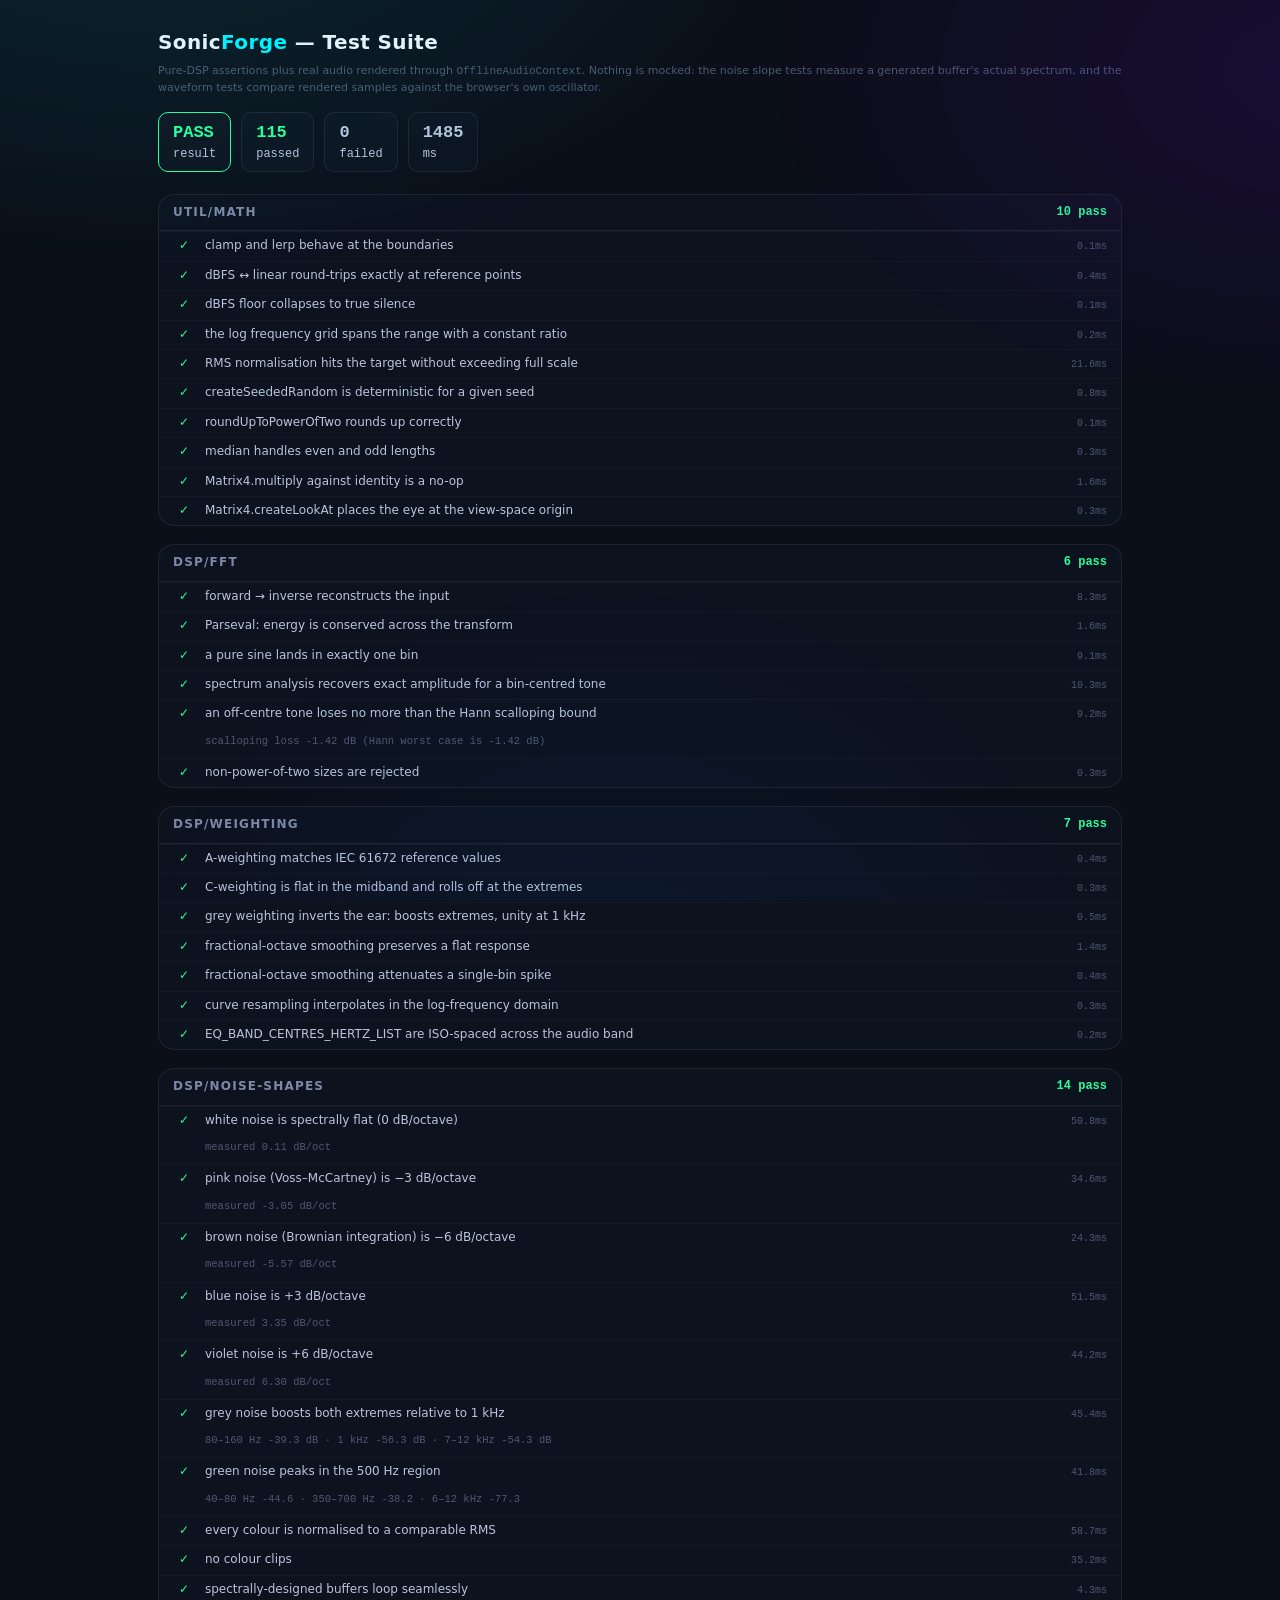
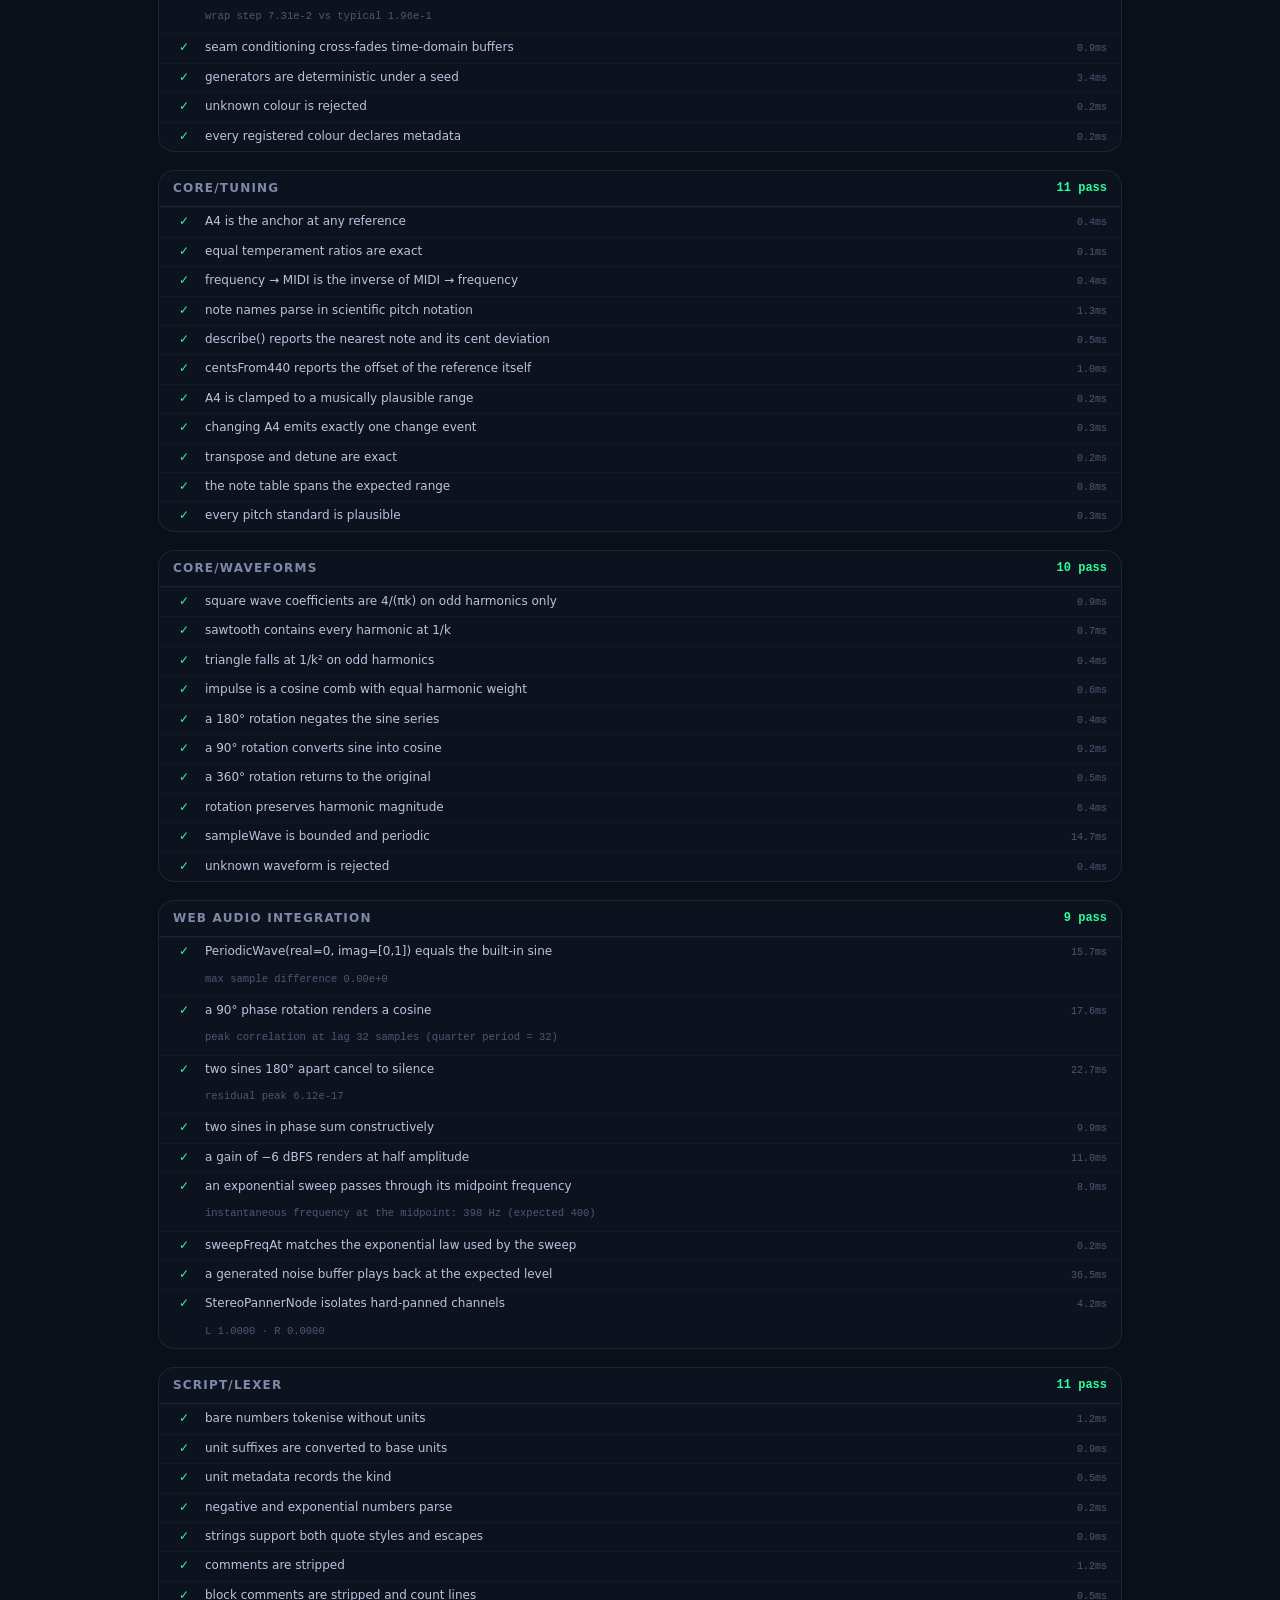
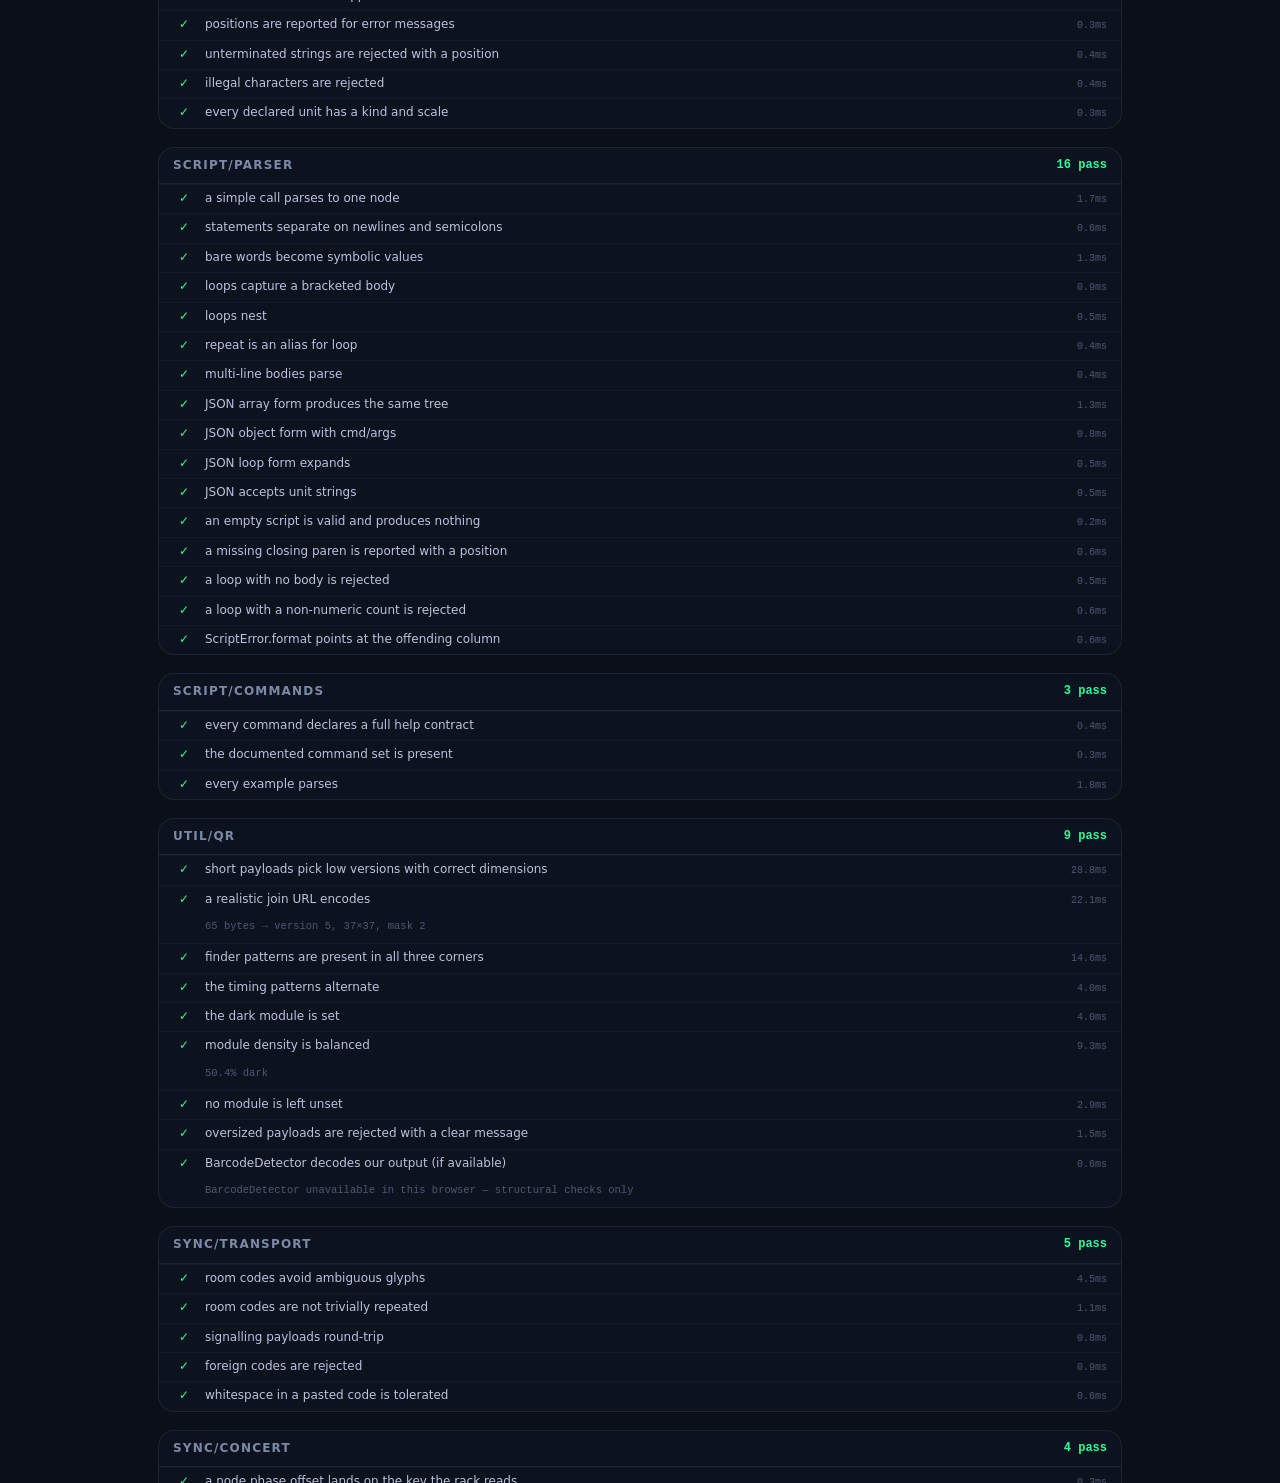
==== commit b4a52d32: "Convert js/sync, fixing a dead phase slider and a silently dropped offset transport.js keeps its thr" ====
--- a/tests.html
+++ b/tests.html
@@ -165,7 +165,9 @@
 import {
   computeSweepFrequencyAt,
 } from './js/core/calibration-capture.js';
-import { makeRoomCode, encodeSignal, decodeSignal } from './js/sync/transport.js';
+import { makeRoomCode } from './js/sync/transport.js';
+import { encodeSignal, decodeSignal } from './js/sync/signal-codec.js';
+import { foldPhaseIntoChannels } from './js/sync/concert.js';
 
 /* =========================================================================
    Helpers
@@ -1291,6 +1293,46 @@
     const code = encodeSignal({ room: 'X', sdp: { type: 'answer', sdp: 'test' } });
     const mangled = code.slice(0, 10) + '\n  ' + code.slice(10);
     eq(decodeSignal(mangled).room, 'X', 'line wrapping from a paste must not break decoding');
+  });
+});
+
+/* =========================================================================
+   SUITE — sync/concert
+   ========================================================================= */
+
+suite('sync/concert', () => {
+  // The node's phase offset is the whole point of Concert Mode: two devices
+  // at 0° and 180° is the cancellation experiment. It reaches the channels
+  // only if it is written under the key the deserialiser reads, and writing
+  // it under any other name fails silently — the tones still play.
+  test('a node phase offset lands on the key the rack reads', () => {
+    const folded = foldPhaseIntoChannels([{ phase_degrees_int: 0 }], 180);
+    ok('phase_degrees_int' in folded[0],
+      'the offset must use the key channel-serialisation reads');
+    eq(folded[0].phase_degrees_int, 180);
+  });
+
+  test('a node phase offset adds to the channel’s own phase', () => {
+    const folded = foldPhaseIntoChannels(
+      [{ phase_degrees_int: 90 }, { phase_degrees_int: 270 }], 90
+    );
+    eq(folded[0].phase_degrees_int, 180);
+    eq(folded[1].phase_degrees_int, 0, 'must wrap at a full turn');
+  });
+
+  test('other channel fields survive the fold', () => {
+    const folded = foldPhaseIntoChannels(
+      [{ phase_degrees_int: 0, frequency_hertz_float: 440, waveform_name_str: 'saw' }],
+      45
+    );
+    eq(folded[0].frequency_hertz_float, 440);
+    eq(folded[0].waveform_name_str, 'saw');
+  });
+
+  test('a missing or empty channel list is tolerated', () => {
+    eq(foldPhaseIntoChannels(null, 90).length, 0);
+    eq(foldPhaseIntoChannels([], 90).length, 0);
+    eq(foldPhaseIntoChannels([{}], 90)[0].phase_degrees_int, 90);
   });
 });
 
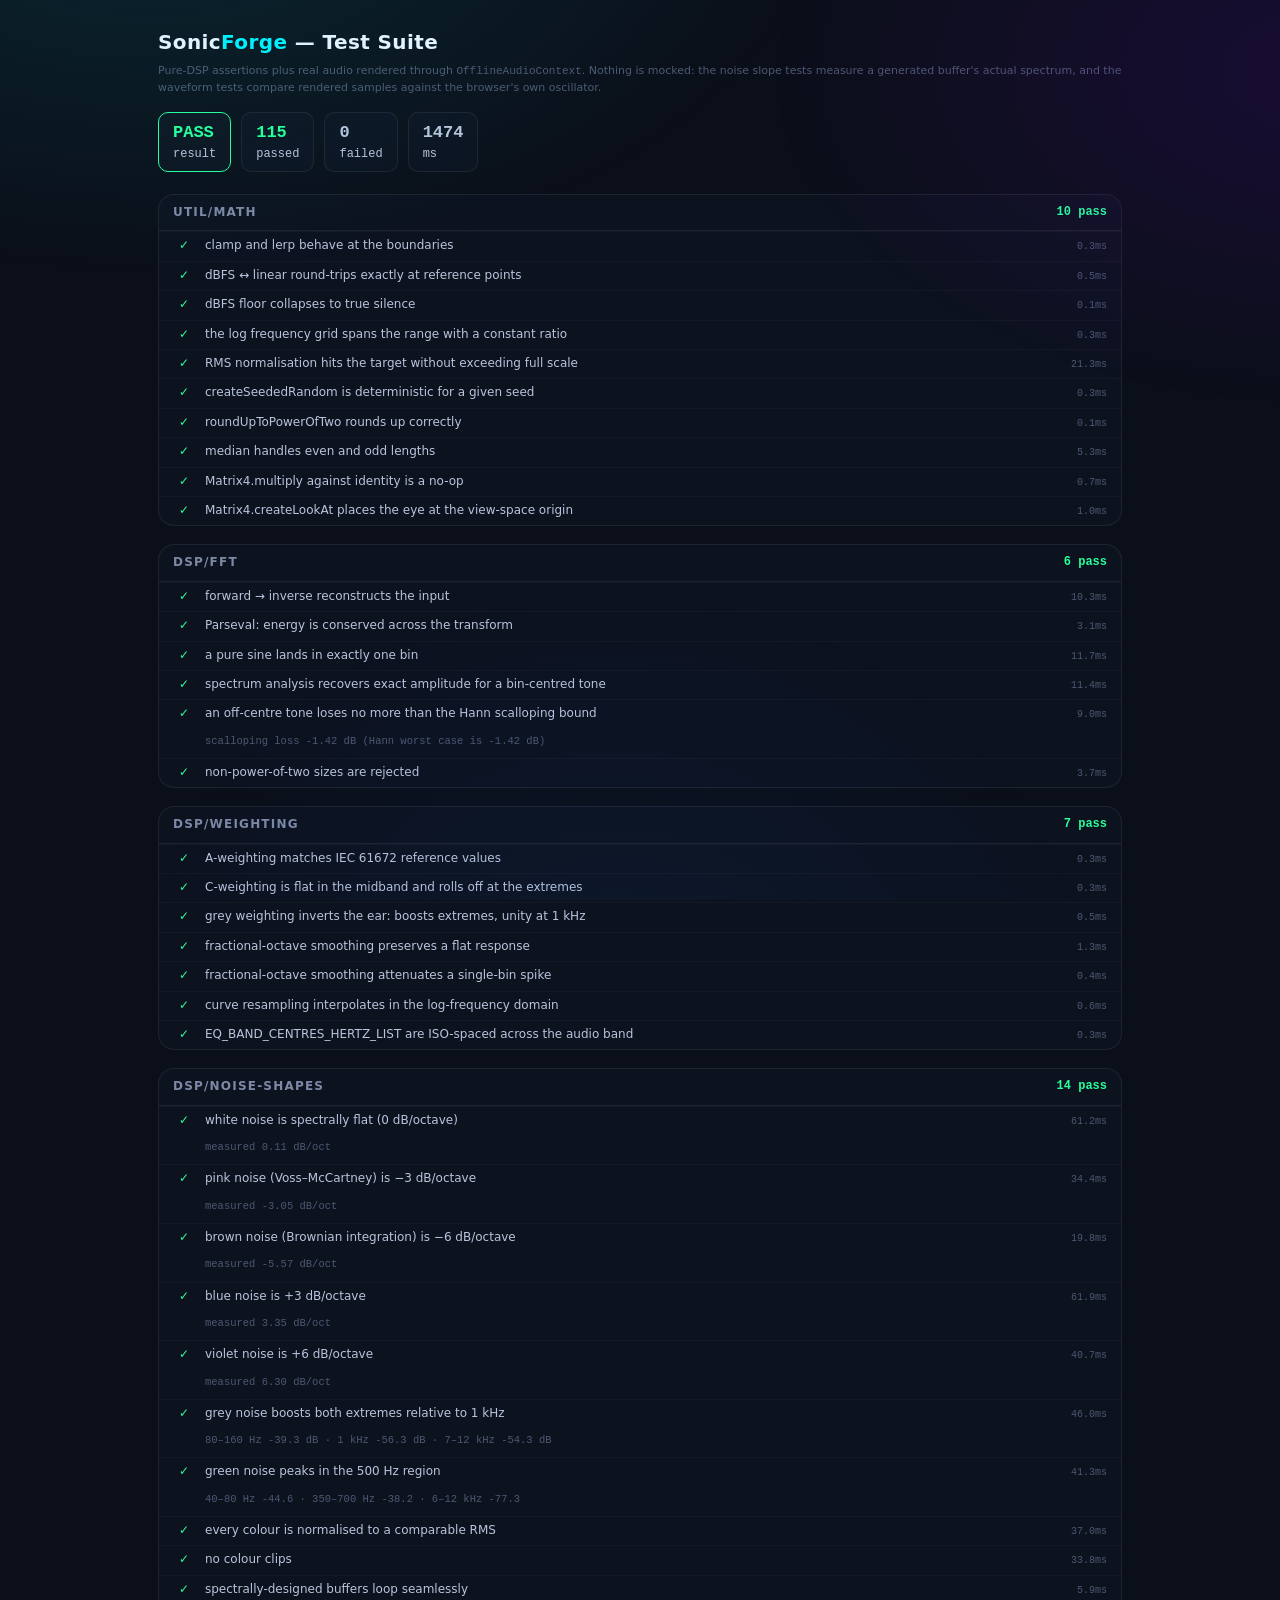
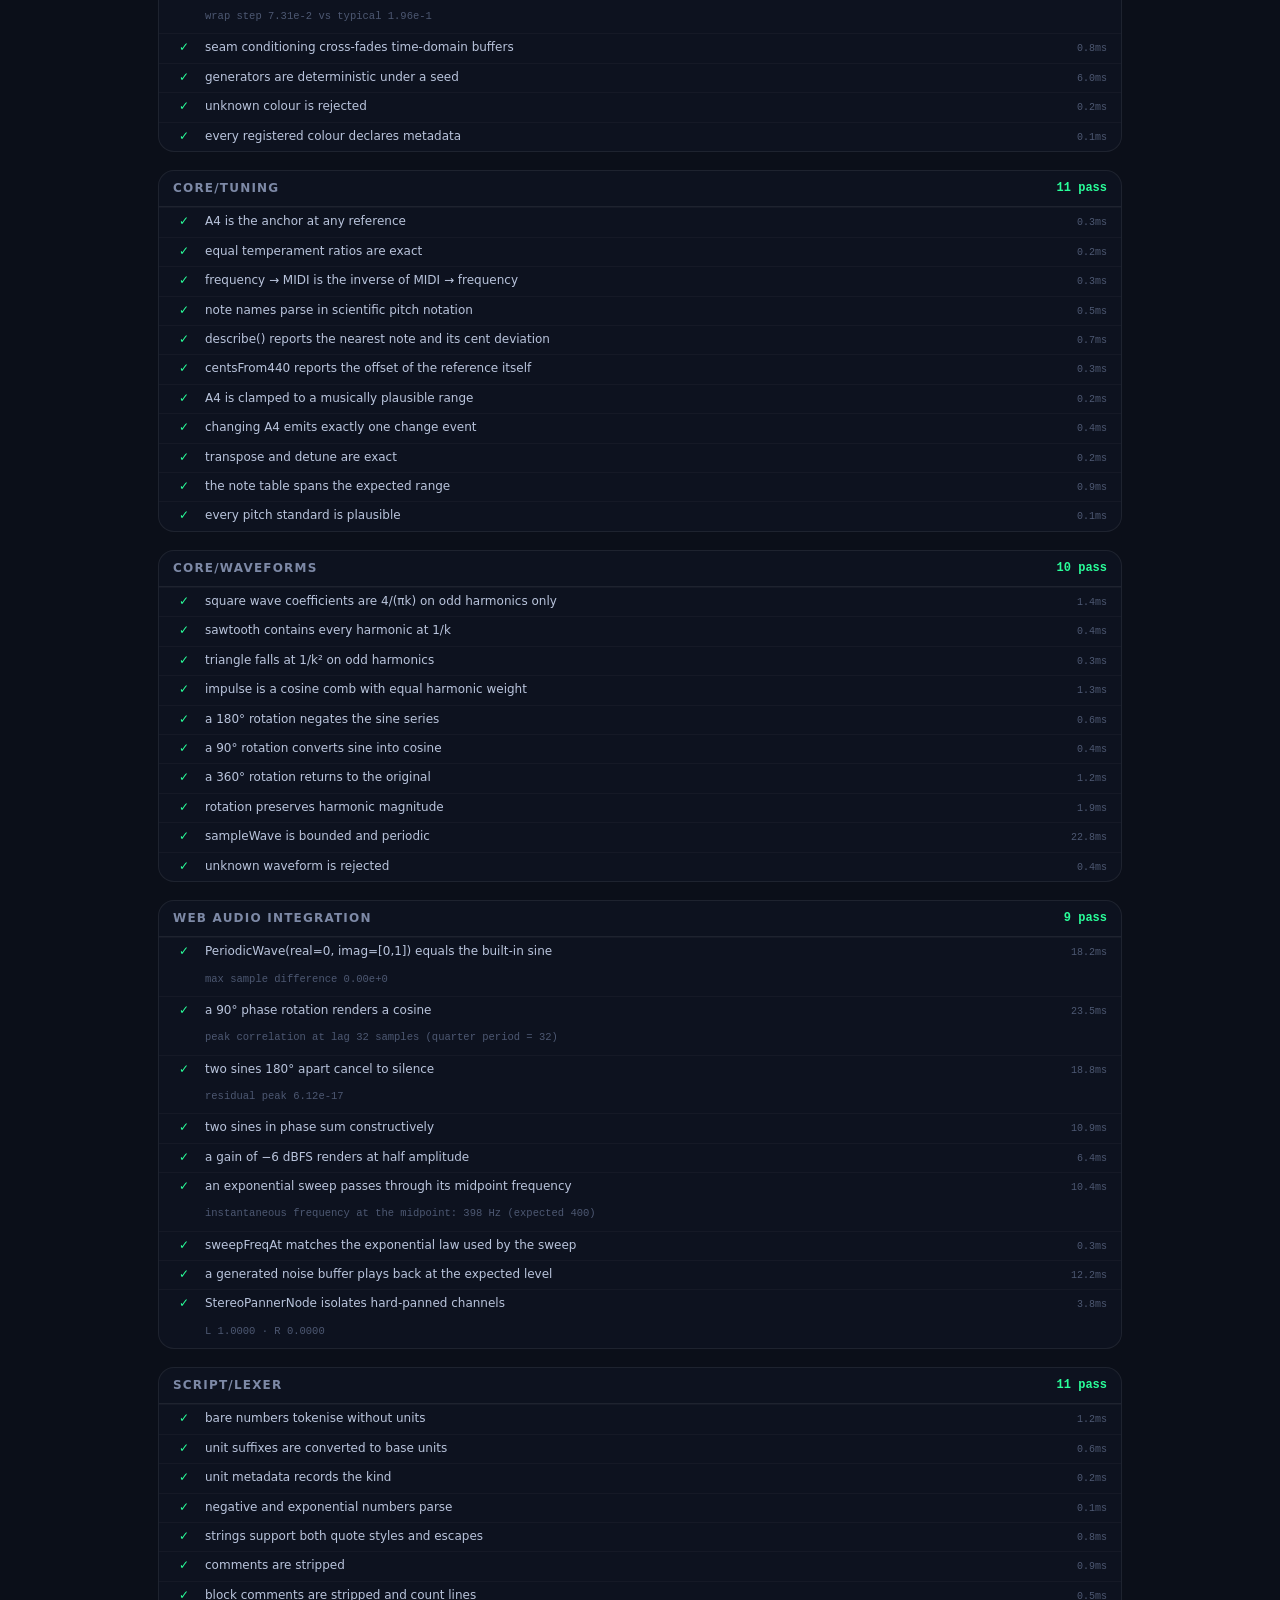
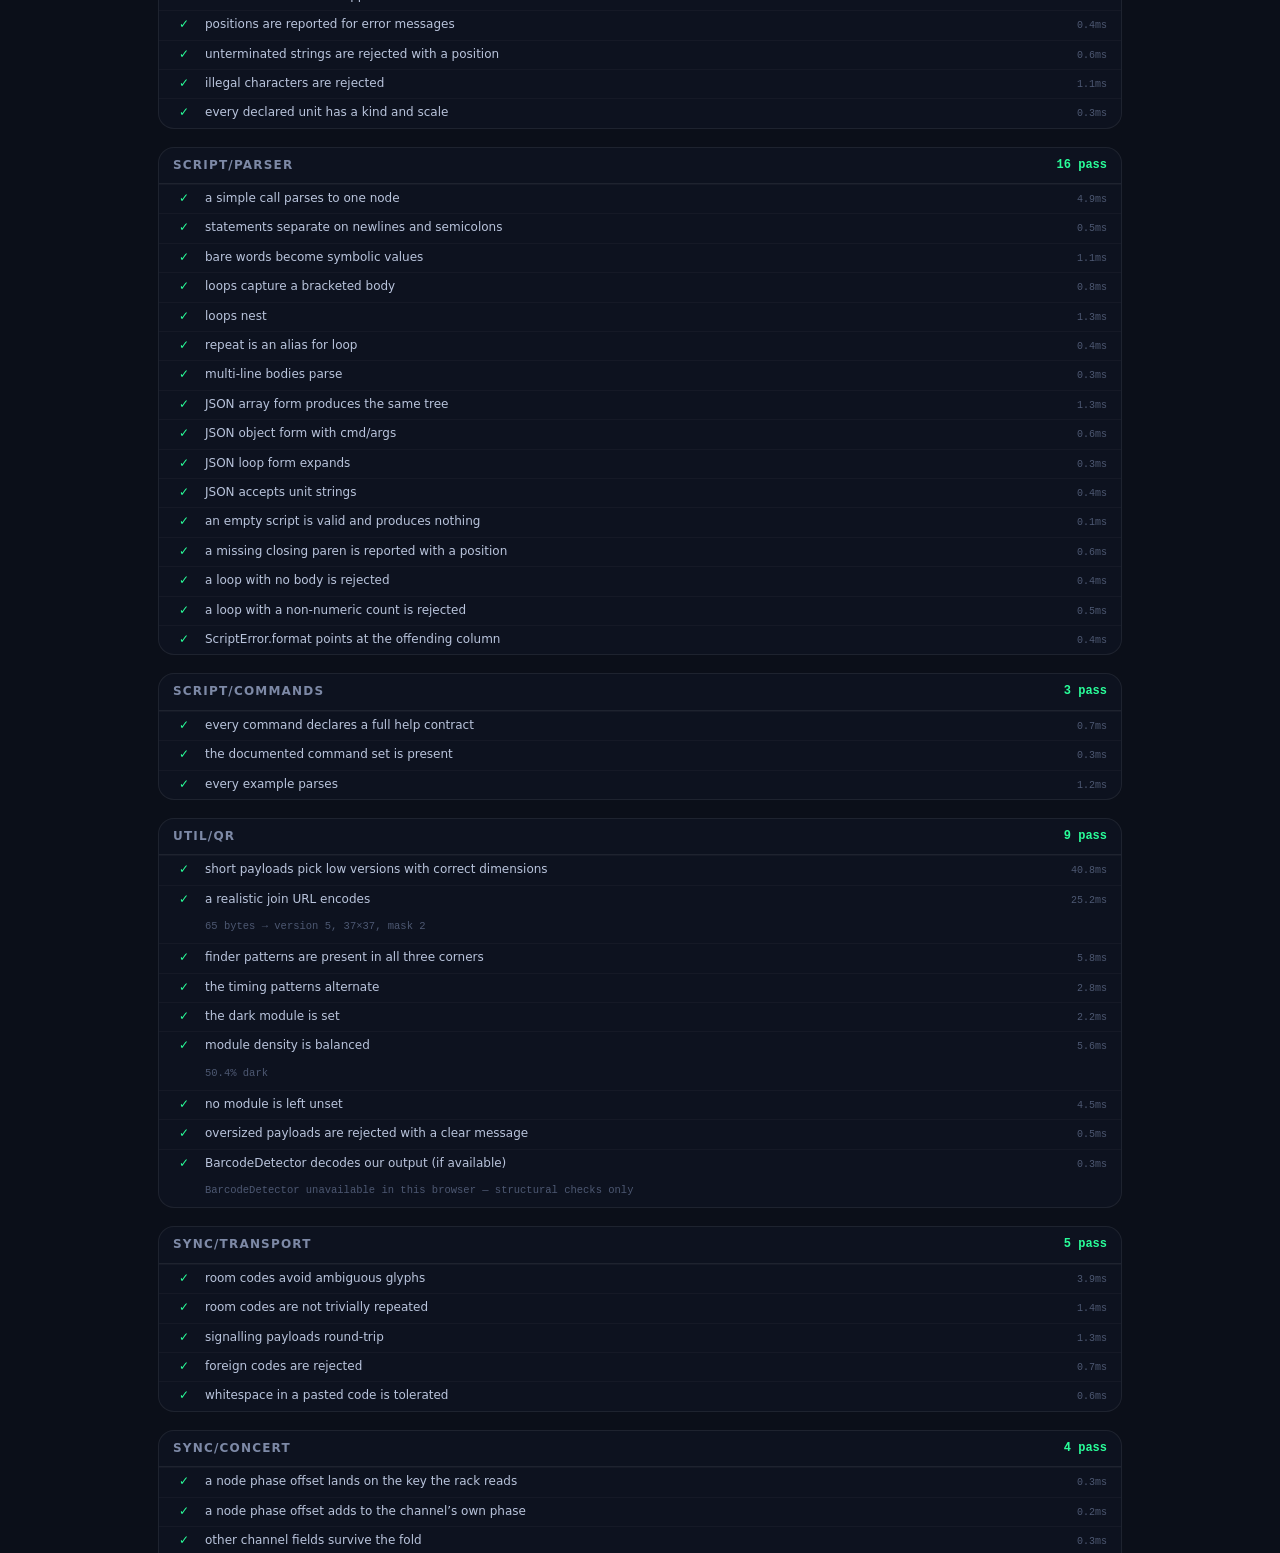
==== commit 9997fc7e: "Wrap the CSS and HTML, and write down where the column limit stops CSS is now within the limit apart" ====
--- a/tests.html
+++ b/tests.html
@@ -21,7 +21,12 @@
                  display: flex; align-items: center; gap: 10px; font-weight: 600;
                  font-size: 12px; letter-spacing: .1em; text-transform: uppercase; color: var(--ink-mid); }
   .t { display: grid; grid-template-columns: 22px 1fr auto; gap: 10px; align-items: baseline;
-       padding: 5px 14px; border-top: 1px solid rgba(255,255,255,.03); font-size: 12px; }
+       padding: 5px 14px; border-top: 1px solid rgba(
+         255,
+         255,
+         255,
+         .03
+       ); font-size: 12px; }
   .t--pass .t__mark { color: var(--lime); }
   .t--fail .t__mark { color: var(--rose); }
   .t--skip .t__mark { color: var(--ink-low); }
@@ -114,7 +119,9 @@
 }
 
 function fmt(v) {
-  if (typeof v === 'number') return Number.isInteger(v) ? String(v) : v.toPrecision(6);
+  if (typeof v === 'number') return Number.isInteger(v)
+    ? String(v)
+    : v.toPrecision(6);
   if (Array.isArray(v)) return `[${v.slice(0, 6).map(fmt).join(', ')}${v.length > 6 ? ', …' : ''}]`;
   if (v instanceof Float32Array || v instanceof Float64Array) return fmt(Array.from(v.slice(0, 6)));
   return String(v);
@@ -177,7 +184,8 @@
 
 /** Measure the average dB/octave slope of a buffer between two frequencies. */
 function measureSlope(buf, rate, loHz = 250, hiHz = 4000) {
-  const { frequencies_float64array: freqs, magnitudes_float64array: mags } = analyseRealSignalSpectrum(buf, rate, { size_int: 1 << 15  });
+  const { frequencies_float64array: freqs, magnitudes_float64array: mags } =
+    analyseRealSignalSpectrum(buf, rate, { size_int: 1 << 15  });
   const points = [];
   for (let f = loHz; f <= hiHz; f *= 2) {
     const p = measureBandPowerDb(freqs, mags, f * 0.71, f * 1.41);
@@ -195,7 +203,10 @@
 }
 
 /** Render a graph-building callback offline and return channel 0. */
-async function render(build, { length = 4096, rate = RATE, channels = 1 } = {}) {
+async function render(
+  build,
+  { length = 4096, rate = RATE, channels = 1 } = {}
+) {
   const ctx = new OfflineAudioContext(channels, length, rate);
   await build(ctx);
   const buf = await ctx.startRendering();
@@ -243,7 +254,11 @@
   });
 
   test('dBFS floor collapses to true silence', () => {
-    eq(convertDbToLinear(-90), 0, 'the silence floor must produce exactly zero, not a denormal');
+    eq(
+      convertDbToLinear(-90),
+      0,
+      'the silence floor must produce exactly zero, not a denormal'
+    );
     eq(convertDbToLinear(-120), 0);
   });
 
@@ -322,7 +337,10 @@
     for (let i = 0; i < n; i++) {
       worst = Math.max(worst, Math.abs(re[i] - orig[i]), Math.abs(im[i]));
     }
-    ok(worst < 1e-9, `round-trip error ${worst.toExponential(2)} exceeds 1e-9`);
+    ok(
+      worst < 1e-9,
+      `round-trip error ${worst.toExponential(2)} exceeds 1e-9`
+    );
   });
 
   test('Parseval: energy is conserved across the transform', () => {
@@ -344,8 +362,17 @@
   test('a pure sine lands in exactly one bin', () => {
     const n = 4096;
     const bin = 64;
-    const sig = Float64Array.from({ length: n }, (_, i) => Math.sin((2 * Math.PI * bin * i) / n));
-    const { magnitudes_float64array: mags } = analyseRealSignalSpectrum(sig, RATE, { size_int: n, use_window_bool: false });
+    const sig =
+      Float64Array.from(
+        { length: n },
+        (_, i) => Math.sin((2 * Math.PI * bin * i) / n)
+      );
+    const { magnitudes_float64array: mags } =
+      analyseRealSignalSpectrum(
+        sig,
+        RATE,
+        { size_int: n, use_window_bool: false }
+      );
 
     let peakBin = 0;
     for (let i = 1; i < mags.length; i++) if (mags[i] > mags[peakBin]) peakBin = i;
@@ -359,8 +386,13 @@
     const n = 8192;
     const bin = 171;
     const f = (bin * RATE) / n;
-    const sig = Float64Array.from({ length: n }, (_, i) => 0.5 * Math.sin((2 * Math.PI * f * i) / RATE));
-    const { frequencies_float64array: freqs, magnitudes_float64array: mags } = analyseRealSignalSpectrum(sig, RATE, { size_int: n  });
+    const sig =
+      Float64Array.from(
+        { length: n },
+        (_, i) => 0.5 * Math.sin((2 * Math.PI * f * i) / RATE)
+      );
+    const { frequencies_float64array: freqs, magnitudes_float64array: mags } =
+      analyseRealSignalSpectrum(sig, RATE, { size_int: n  });
     let peak = 0;
     let peakF = 0;
     for (let i = 0; i < mags.length; i++) if (mags[i] > peak) { peak = mags[i]; peakF = freqs[i]; }
@@ -373,17 +405,30 @@
     // landing between bins must stay inside that, or the window maths is wrong.
     const n = 8192;
     const f = ((171.5) * RATE) / n; // deliberately half-way between two bins
-    const sig = Float64Array.from({ length: n }, (_, i) => 0.5 * Math.sin((2 * Math.PI * f * i) / RATE));
-    const { magnitudes_float64array: mags } = analyseRealSignalSpectrum(sig, RATE, { size_int: n  });
+    const sig =
+      Float64Array.from(
+        { length: n },
+        (_, i) => 0.5 * Math.sin((2 * Math.PI * f * i) / RATE)
+      );
+    const { magnitudes_float64array: mags } =
+      analyseRealSignalSpectrum(sig, RATE, { size_int: n  });
     let peak = 0;
     for (let i = 0; i < mags.length; i++) if (mags[i] > peak) peak = mags[i];
     const lossDb = 20 * Math.log10(peak / 0.5);
     note(`scalloping loss ${lossDb.toFixed(2)} dB (Hann worst case is -1.42 dB)`);
-    within(lossDb, -1.5, 0.05, 'loss must sit within the Hann scalloping bound');
+    within(
+      lossDb,
+      -1.5,
+      0.05,
+      'loss must sit within the Hann scalloping bound'
+    );
   });
 
   test('non-power-of-two sizes are rejected', () => {
-    throws(() => new FastFourierTransform(1000), 'FFT must reject non-power-of-two sizes');
+    throws(
+      () => new FastFourierTransform(1000),
+      'FFT must reject non-power-of-two sizes'
+    );
   });
 });
 
@@ -393,7 +438,12 @@
 
 suite('dsp/weighting', () => {
   test('A-weighting matches IEC 61672 reference values', () => {
-    close(computeAWeightingDb(1000), 0, 0.05, 'A(1 kHz) is 0 dB by definition');
+    close(
+      computeAWeightingDb(1000),
+      0,
+      0.05,
+      'A(1 kHz) is 0 dB by definition'
+    );
     close(computeAWeightingDb(20), -50.4, 0.6, 'A(20 Hz)');
     close(computeAWeightingDb(100), -19.1, 0.4, 'A(100 Hz)');
     close(computeAWeightingDb(500), -3.2, 0.3, 'A(500 Hz)');
@@ -409,10 +459,22 @@
 
   test('grey weighting inverts the ear: boosts extremes, unity at 1 kHz', () => {
     close(computeGreyWeightingMultiplier(1000), 1, 0.05, 'unity at 1 kHz');
-    ok(computeGreyWeightingMultiplier(100) > 2, 'grey must boost 100 Hz substantially');
-    ok(computeGreyWeightingMultiplier(60) > computeGreyWeightingMultiplier(200), 'boost must increase as sensitivity falls');
-    ok(computeGreyWeightingMultiplier(10) < computeGreyWeightingMultiplier(100), 'sub-audio must be rolled off, not boosted');
-    ok(computeGreyWeightingMultiplier(1000) < 2, 'never boost the reference band');
+    ok(
+      computeGreyWeightingMultiplier(100) > 2,
+      'grey must boost 100 Hz substantially'
+    );
+    ok(
+      computeGreyWeightingMultiplier(60) > computeGreyWeightingMultiplier(200),
+      'boost must increase as sensitivity falls'
+    );
+    ok(
+      computeGreyWeightingMultiplier(10) < computeGreyWeightingMultiplier(100),
+      'sub-audio must be rolled off, not boosted'
+    );
+    ok(
+      computeGreyWeightingMultiplier(1000) < 2,
+      'never boost the reference band'
+    );
   });
 
   test('fractional-octave smoothing preserves a flat response', () => {
@@ -434,7 +496,12 @@
   test('curve resampling interpolates in the log-frequency domain', () => {
     const src = [100, 1000, 10000];
     const vals = [0, 10, 20];
-    const out = resampleCurveOntoLogGrid(src, vals, [316.23]); // geometric midpoint of 100..1000
+    const out =
+      resampleCurveOntoLogGrid(
+        src,
+        vals,
+        [316.23]
+      ); // geometric midpoint of 100..1000
     close(out[0], 5, 0.1, 'midpoint in log-f must be the midpoint in value');
   });
 
@@ -443,7 +510,12 @@
     eq(EQ_BAND_CENTRES_HERTZ_LIST[0], 31.5);
     eq(EQ_BAND_CENTRES_HERTZ_LIST[9], 16000);
     for (let i = 1; i < EQ_BAND_CENTRES_HERTZ_LIST.length; i++) {
-      close(EQ_BAND_CENTRES_HERTZ_LIST[i] / EQ_BAND_CENTRES_HERTZ_LIST[i - 1], 2, 0.05, `band ${i} must be one octave above ${i - 1}`);
+      close(
+        EQ_BAND_CENTRES_HERTZ_LIST[i] / EQ_BAND_CENTRES_HERTZ_LIST[i - 1],
+        2,
+        0.05,
+        `band ${i} must be one octave above ${i - 1}`
+      );
     }
   });
 });
@@ -492,18 +564,23 @@
 
   test('grey noise boosts both extremes relative to 1 kHz', () => {
     const buf = buildNoiseBuffer('grey', LEN, RATE, { seed_int: 6 });
-    const { frequencies_float64array: freqs, magnitudes_float64array: mags } = analyseRealSignalSpectrum(buf, RATE, { size_int: 1 << 15  });
+    const { frequencies_float64array: freqs, magnitudes_float64array: mags } =
+      analyseRealSignalSpectrum(buf, RATE, { size_int: 1 << 15  });
     const low = measureBandPowerDb(freqs, mags, 80, 160);
     const mid = measureBandPowerDb(freqs, mags, 700, 1400);
     const high = measureBandPowerDb(freqs, mags, 7000, 12000);
     note(`80–160 Hz ${low.toFixed(1)} dB · 1 kHz ${mid.toFixed(1)} dB · 7–12 kHz ${high.toFixed(1)} dB`);
-    ok(low > mid + 5, 'grey must carry far more low-frequency energy than mid');
+    ok(
+      low > mid + 5,
+      'grey must carry far more low-frequency energy than mid'
+    );
     ok(high > mid, 'grey must lift the top end above mid too');
   });
 
   test('green noise peaks in the 500 Hz region', () => {
     const buf = buildNoiseBuffer('green', LEN, RATE, { seed_int: 7 });
-    const { frequencies_float64array: freqs, magnitudes_float64array: mags } = analyseRealSignalSpectrum(buf, RATE, { size_int: 1 << 15  });
+    const { frequencies_float64array: freqs, magnitudes_float64array: mags } =
+      analyseRealSignalSpectrum(buf, RATE, { size_int: 1 << 15  });
     const centre = measureBandPowerDb(freqs, mags, 350, 700);
     const low = measureBandPowerDb(freqs, mags, 40, 80);
     const high = measureBandPowerDb(freqs, mags, 6000, 12000);
@@ -513,7 +590,8 @@
   });
 
   test('every colour is normalised to a comparable RMS', () => {
-    const levels = NOISE_COLOUR_KEYS_LIST.map((k) => rmsOf(buildNoiseBuffer(k, 1 << 14, RATE, { seed_int: 9 })));
+    const levels =
+      NOISE_COLOUR_KEYS_LIST.map((k) => rmsOf(buildNoiseBuffer(k, 1 << 14, RATE, { seed_int: 9 })));
     for (let i = 0; i < levels.length; i++) {
       close(levels[i], 0.18, 0.02, `${NOISE_COLOUR_KEYS_LIST[i]} RMS`);
     }
@@ -534,7 +612,10 @@
       Array.from({ length: 500 }, (_, i) => Math.abs(buf[i + 1] - buf[i]))
     );
     note(`wrap step ${wrapStep.toExponential(2)} vs typical ${typicalStep.toExponential(2)}`);
-    ok(wrapStep < typicalStep * 12, 'the loop point must not be a discontinuity');
+    ok(
+      wrapStep < typicalStep * 12,
+      'the loop point must not be a discontinuity'
+    );
   });
 
   test('seam conditioning cross-fades time-domain buffers', () => {
@@ -551,7 +632,10 @@
   });
 
   test('unknown colour is rejected', () => {
-    throws(() => buildNoiseBuffer('chartreuse', 1024, RATE), 'unknown colours must throw');
+    throws(
+      () => buildNoiseBuffer('chartreuse', 1024, RATE),
+      'unknown colours must throw'
+    );
   });
 
   test('every registered colour declares metadata', () => {
@@ -580,14 +664,29 @@
   test('equal temperament ratios are exact', () => {
     const t = new Tuning(440);
     close(t.convertMidiToHertz(60), 261.6255653, 1e-6, 'middle C');
-    close(t.convertMidiToHertz(69 + 12) / t.convertMidiToHertz(69), 2, 1e-12, 'an octave is exactly 2:1');
-    close(t.convertMidiToHertz(70) / t.convertMidiToHertz(69), 2 ** (1 / 12), 1e-12, 'a semitone is the 12th root of 2');
+    close(
+      t.convertMidiToHertz(69 + 12) / t.convertMidiToHertz(69),
+      2,
+      1e-12,
+      'an octave is exactly 2:1'
+    );
+    close(
+      t.convertMidiToHertz(70) / t.convertMidiToHertz(69),
+      2 ** (1 / 12),
+      1e-12,
+      'a semitone is the 12th root of 2'
+    );
   });
 
   test('frequency → MIDI is the inverse of MIDI → frequency', () => {
     const t = new Tuning(442);
     for (const m of [21, 60, 69, 96, 108]) {
-      close(t.convertHertzToMidi(t.convertMidiToHertz(m)), m, 1e-9, `midi ${m}`);
+      close(
+        t.convertHertzToMidi(t.convertMidiToHertz(m)),
+        m,
+        1e-9,
+        `midi ${m}`
+      );
     }
   });
 
@@ -610,12 +709,18 @@
     eq(exact.label_str, 'A4');
     close(exact.cents_float, 0, 1e-6);
 
-    const sharp = t.describeFrequency(440 * 2 ** (25 / 1200)); // 25 cents sharp
+    const sharp =
+      t.describeFrequency(440 * 2 ** (25 / 1200)); // 25 cents sharp
     eq(sharp.label_str, 'A4');
     close(sharp.cents_float, 25, 0.01);
 
-    const next = t.describeFrequency(440 * 2 ** (60 / 1200)); // past the midpoint
-    eq(next.label_str, 'A#4', 'beyond 50 cents it must round to the next semitone');
+    const next =
+      t.describeFrequency(440 * 2 ** (60 / 1200)); // past the midpoint
+    eq(
+      next.label_str,
+      'A#4',
+      'beyond 50 cents it must round to the next semitone'
+    );
   });
 
   test('centsFrom440 reports the offset of the reference itself', () => {
@@ -679,14 +784,21 @@
   });
 
   test('sawtooth contains every harmonic at 1/k', () => {
-    const { imaginary_float32array: imag } = buildPhaseRotatedWaveTables('sawtooth', 0);
+    const { imaginary_float32array: imag } =
+      buildPhaseRotatedWaveTables('sawtooth', 0);
     close(Math.abs(imag[1]), 2 / Math.PI, 1e-6);
-    close(Math.abs(imag[2]), 2 / (Math.PI * 2), 1e-6, 'even harmonics are present');
+    close(
+      Math.abs(imag[2]),
+      2 / (Math.PI * 2),
+      1e-6,
+      'even harmonics are present'
+    );
     close(Math.abs(imag[3]), 2 / (Math.PI * 3), 1e-6);
   });
 
   test('triangle falls at 1/k² on odd harmonics', () => {
-    const { imaginary_float32array: imag } = buildPhaseRotatedWaveTables('triangle', 0);
+    const { imaginary_float32array: imag } =
+      buildPhaseRotatedWaveTables('triangle', 0);
     close(Math.abs(imag[1]), 8 / Math.PI ** 2, 1e-6);
     close(Math.abs(imag[3]), 8 / (Math.PI ** 2 * 9), 1e-6);
     eq(imag[2], 0);
@@ -703,14 +815,29 @@
   test('a 180° rotation negates the sine series', () => {
     const a = buildPhaseRotatedWaveTables('sine', 0);
     const b = buildPhaseRotatedWaveTables('sine', 180);
-    close(b.imaginary_float32array[1], -a.imaginary_float32array[1], 1e-6, '180° must invert the fundamental');
-    close(b.real_float32array[1], 0, 1e-6, 'and introduce no cosine component');
+    close(
+      b.imaginary_float32array[1],
+      -a.imaginary_float32array[1],
+      1e-6,
+      '180° must invert the fundamental'
+    );
+    close(
+      b.real_float32array[1],
+      0,
+      1e-6,
+      'and introduce no cosine component'
+    );
   });
 
   test('a 90° rotation converts sine into cosine', () => {
     const { real_float32array: real, imaginary_float32array: imag } =
       buildPhaseRotatedWaveTables('sine', 90);
-    close(real[1], 1, 1e-6, 'sin(ωt+90°) = cos(ωt), so the cosine term is unity');
+    close(
+      real[1],
+      1,
+      1e-6,
+      'sin(ωt+90°) = cos(ωt), so the cosine term is unity'
+    );
     close(imag[1], 0, 1e-6);
   });
 
@@ -718,8 +845,18 @@
     const a = buildPhaseRotatedWaveTables('square', 0);
     const b = buildPhaseRotatedWaveTables('square', 360);
     for (let k = 1; k < 12; k++) {
-      close(b.imaginary_float32array[k], a.imaginary_float32array[k], 1e-5, `harmonic ${k}`);
-      close(b.real_float32array[k], a.real_float32array[k], 1e-5, `harmonic ${k} cosine`);
+      close(
+        b.imaginary_float32array[k],
+        a.imaginary_float32array[k],
+        1e-5,
+        `harmonic ${k}`
+      );
+      close(
+        b.real_float32array[k],
+        a.real_float32array[k],
+        1e-5,
+        `harmonic ${k} cosine`
+      );
     }
   });
 
@@ -738,12 +875,20 @@
         const v = sampleWaveform(w, i / 10, 0);
         ok(Math.abs(v) <= 1.6, `${w} sample ${i} was ${v}`);
       }
-      close(sampleWaveform(w, 0.25, 0), sampleWaveform(w, 1.25, 0), 1e-9, `${w} must be periodic`);
+      close(
+        sampleWaveform(w, 0.25, 0),
+        sampleWaveform(w, 1.25, 0),
+        1e-9,
+        `${w} must be periodic`
+      );
     }
   });
 
   test('unknown waveform is rejected', () => {
-    throws(() => buildPhaseRotatedWaveTables('kazoo', 0), 'unknown waveforms must throw');
+    throws(
+      () => buildPhaseRotatedWaveTables('kazoo', 0),
+      'unknown waveforms must throw'
+    );
   });
 });
 
@@ -766,7 +911,8 @@
       osc.start(0);
     };
 
-    const native = await render(build((o) => { o.type = 'sine'; }), { length: 2048 });
+    const native =
+      await render(build((o) => { o.type = 'sine'; }), { length: 2048 });
     const custom = await render(
       build((o, ctx) => {
         o.setPeriodicWave(ctx.createPeriodicWave(
@@ -804,7 +950,10 @@
       if (corr > best) { best = corr; bestLag = lag; }
     }
     note(`peak correlation at lag ${bestLag} samples (quarter period = 32)`);
-    ok(Math.abs(bestLag - 32) <= 2, `expected a 32-sample lead, measured ${bestLag}`);
+    ok(
+      Math.abs(bestLag - 32) <= 2,
+      `expected a 32-sample lead, measured ${bestLag}`
+    );
   });
 
   test('two sines 180° apart cancel to silence', async () => {
@@ -840,7 +989,12 @@
       }
     }, { length: 2048 });
 
-    close(peakOf(out.subarray(256)), 0.5, 0.02, 'two 0.25 voices in phase make 0.5');
+    close(
+      peakOf(out.subarray(256)),
+      0.5,
+      0.02,
+      'two 0.25 voices in phase make 0.5'
+    );
   });
 
   test('a gain of −6 dBFS renders at half amplitude', async () => {
@@ -870,8 +1024,13 @@
     }, { length: Math.round(RATE * durSec) });
 
     // Halfway through an exponential 100→1600 sweep we should be at 400 Hz.
-    const mid = out.slice(Math.round(RATE * 0.25) - 1024, Math.round(RATE * 0.25) + 1024);
-    const { frequencies_float64array: freqs, magnitudes_float64array: mags } = analyseRealSignalSpectrum(mid, RATE, { size_int: 2048  });
+    const mid =
+      out.slice(
+        Math.round(RATE * 0.25) - 1024,
+        Math.round(RATE * 0.25) + 1024
+      );
+    const { frequencies_float64array: freqs, magnitudes_float64array: mags } =
+      analyseRealSignalSpectrum(mid, RATE, { size_int: 2048  });
     let peakF = 0;
     let peak = 0;
     for (let i = 1; i < mags.length; i++) if (mags[i] > peak) { peak = mags[i]; peakF = freqs[i]; }
@@ -882,7 +1041,12 @@
   test('sweepFreqAt matches the exponential law used by the sweep', () => {
     close(computeSweepFrequencyAt(0), 20, 1e-9);
     close(computeSweepFrequencyAt(1), 20000, 1e-6);
-    close(computeSweepFrequencyAt(0.5), Math.sqrt(20 * 20000), 1e-6, 'the midpoint is the geometric mean');
+    close(
+      computeSweepFrequencyAt(0.5),
+      Math.sqrt(20 * 20000),
+      1e-6,
+      'the midpoint is the geometric mean'
+    );
   });
 
   test('a generated noise buffer plays back at the expected level', async () => {
@@ -897,7 +1061,12 @@
       src.start(0);
     }, { length: 8192 });
 
-    close(rmsOf(out), 0.18, 0.03, 'rendered RMS must match the synthesised RMS');
+    close(
+      rmsOf(out),
+      0.18,
+      0.03,
+      'rendered RMS must match the synthesised RMS'
+    );
   });
 
   test('StereoPannerNode isolates hard-panned channels', async () => {
@@ -962,8 +1131,14 @@
 
   test('comments are stripped', () => {
     const t = tokenize('play(440) # this is a comment\nwait(100)');
-    ok(!t.some((x) => x.value_any === 'this'), 'comment content must not tokenise');
-    ok(t.some((x) => x.value_any === 'wait'), 'code after the comment must survive');
+    ok(
+      !t.some((x) => x.value_any === 'this'),
+      'comment content must not tokenise'
+    );
+    ok(
+      t.some((x) => x.value_any === 'wait'),
+      'code after the comment must survive'
+    );
   });
 
   test('block comments are stripped and count lines', () => {
@@ -996,7 +1171,10 @@
   test('every declared unit has a kind and scale', () => {
     for (const [k, v] of Object.entries(UNIT_SUFFIXES_DICT)) {
       ok(v.kind_str, `${k} needs a kind`);
-      ok(Number.isFinite(v.scale_float) && v.scale_float > 0, `${k} needs a positive scale`);
+      ok(
+        Number.isFinite(v.scale_float) && v.scale_float > 0,
+        `${k} needs a positive scale`
+      );
     }
   });
 });
@@ -1018,7 +1196,11 @@
   test('statements separate on newlines and semicolons', () => {
     eq(parse('play(440)\nwait(100)').body_list.length, 2);
     eq(parse('play(440); wait(100)').body_list.length, 2);
-    eq(parse('play(440)\n\n\nwait(100)').body_list.length, 2, 'blank lines are ignored');
+    eq(
+      parse('play(440)\n\n\nwait(100)').body_list.length,
+      2,
+      'blank lines are ignored'
+    );
   });
 
   test('bare words become symbolic values', () => {
@@ -1063,7 +1245,8 @@
   });
 
   test('JSON object form with cmd/args', () => {
-    const ast = parse('[{"cmd":"play","args":[440,500]},{"cmd":"wait","args":[100]}]');
+    const ast =
+      parse('[{"cmd":"play","args":[440,500]},{"cmd":"wait","args":[100]}]');
     eq(ast.body_list.length, 2);
     eq(ast.body_list[0].name_str, 'play');
     eq(ast.body_list[1].name_str, 'wait');
@@ -1094,7 +1277,10 @@
       throw new Error('should have thrown');
     } catch (err) {
       eq(err.name, 'ScriptError');
-      ok(err.message.includes(')'), `message should mention the paren: ${err.message}`);
+      ok(
+        err.message.includes(')'),
+        `message should mention the paren: ${err.message}`
+      );
     }
   });
 
@@ -1125,7 +1311,10 @@
   test('every command declares a full help contract', () => {
     for (const name of COMMAND_NAMES) {
       const c = COMMANDS[name];
-      ok(c.signature?.includes(name), `${name}: signature must name the command`);
+      ok(
+        c.signature?.includes(name),
+        `${name}: signature must name the command`
+      );
       ok(c.help?.length > 10, `${name}: needs a real help string`);
       ok(c.example?.includes(name), `${name}: example must use the command`);
       ok(typeof c.run === 'function', `${name}: needs a run()`);
@@ -1134,7 +1323,10 @@
 
   test('the documented command set is present', () => {
     for (const required of ['play', 'sweep', 'wait', 'loop']) {
-      ok(COMMAND_NAMES.includes(required), `${required}() is part of the public contract`);
+      ok(
+        COMMAND_NAMES.includes(required),
+        `${required}() is part of the public contract`
+      );
     }
   });
 
@@ -1157,12 +1349,17 @@
 suite('util/qr', () => {
   test('short payloads pick low versions with correct dimensions', () => {
     const qr = encodeQR('HELLO');
-    eq(qr.size_int, qr.version_int * 4 + 17, 'size must follow the version formula');
+    eq(
+      qr.size_int,
+      qr.version_int * 4 + 17,
+      'size must follow the version formula'
+    );
     within(qr.version_int, 1, 3, 'a 5-byte payload should fit a tiny version');
   });
 
   test('a realistic join URL encodes', () => {
-    const url = 'https://sonicforge.app/#r=K7M3QX&s=ws%3A%2F%2F192.168.1.20%3A8787';
+    const url =
+      'https://sonicforge.app/#r=K7M3QX&s=ws%3A%2F%2F192.168.1.20%3A8787';
     const qr = encodeQR(url);
     note(`${url.length} bytes → version ${qr.version_int}, ${qr.size_int}×${qr.size_int}, mask ${qr.mask_int}`);
     within(qr.version_int, 3, 10);
@@ -1265,7 +1462,10 @@
     for (let i = 0; i < 200; i++) {
       const code = makeRoomCode(6);
       eq(code.length, 6);
-      ok(!/[0O1IlS5B8Z2]/.test(code), `"${code}" contains an ambiguous character`);
+      ok(
+        !/[0O1IlS5B8Z2]/.test(code),
+        `"${code}" contains an ambiguous character`
+      );
     }
   });
 
@@ -1276,7 +1476,12 @@
   });
 
   test('signalling payloads round-trip', () => {
-    const obj = { room: 'ABC123', from: 'deadbeef', sdp: { type: 'offer', sdp: 'v=0\r\no=- 1 2 IN IP4 127.0.0.1\r\n' } };
+    const obj =
+      {
+        room: 'ABC123',
+        from: 'deadbeef',
+        sdp: { type: 'offer', sdp: 'v=0\r\no=- 1 2 IN IP4 127.0.0.1\r\n' }
+      };
     const code = encodeSignal(obj);
     ok(code.startsWith('SF1:'), 'codes must be namespaced');
     const back = decodeSignal(code);
@@ -1290,9 +1495,14 @@
   });
 
   test('whitespace in a pasted code is tolerated', () => {
-    const code = encodeSignal({ room: 'X', sdp: { type: 'answer', sdp: 'test' } });
+    const code =
+      encodeSignal({ room: 'X', sdp: { type: 'answer', sdp: 'test' } });
     const mangled = code.slice(0, 10) + '\n  ' + code.slice(10);
-    eq(decodeSignal(mangled).room, 'X', 'line wrapping from a paste must not break decoding');
+    eq(
+      decodeSignal(mangled).room,
+      'X',
+      'line wrapping from a paste must not break decoding'
+    );
   });
 });
 
@@ -1402,7 +1612,9 @@
       await new Promise((r) => setTimeout(r, 0));
     }
 
-    count.textContent = sFail ? `${sPass} pass, ${sFail} FAIL` : `${sPass} pass`;
+    count.textContent = sFail
+      ? `${sPass} pass, ${sFail} FAIL`
+      : `${sPass} pass`;
     count.style.color = sFail ? 'var(--rose)' : 'var(--lime)';
   }
 
--- a/css/theme.css
+++ b/css/theme.css
@@ -1,7 +1,8 @@
 /* ==========================================================================
    SonicForge — Design tokens, reset, and application shell
-   Deep onyx substrate · neon cyan actives · violet script accents · glassmorphism
-   ========================================================================== */
+   Deep onyx substrate · neon cyan actives
+   · violet script accents · glassmorphism
+   ========================================================================= */
 
 :root {
   /* --- Substrate ------------------------------------------------------- */
@@ -52,8 +53,21 @@
   --gap: 12px;
 
   /* --- Type ------------------------------------------------------------ */
-  --ff-ui: "Inter", "Segoe UI Variable", "Segoe UI", system-ui, -apple-system, sans-serif;
-  --ff-mono: "JetBrains Mono", "SF Mono", "Cascadia Code", ui-monospace, Menlo, Consolas, monospace;
+  --ff-ui:
+    "Inter",
+    "Segoe UI Variable",
+    "Segoe UI",
+    system-ui,
+    -apple-system,
+    sans-serif;
+  --ff-mono:
+    "JetBrains Mono",
+    "SF Mono",
+    "Cascadia Code",
+    ui-monospace,
+    Menlo,
+    Consolas,
+    monospace;
 
   --ease: cubic-bezier(0.22, 1, 0.36, 1);
   color-scheme: dark;
@@ -61,7 +75,7 @@
 
 /* ==========================================================================
    Reset
-   ========================================================================== */
+   ========================================================================= */
 
 *,
 *::before,
@@ -94,9 +108,21 @@
   z-index: 0;
   pointer-events: none;
   background:
-    radial-gradient(1100px 620px at 12% -12%, rgba(0, 242, 254, 0.1), transparent 62%),
-    radial-gradient(940px 560px at 104% 8%, rgba(127, 0, 255, 0.12), transparent 60%),
-    radial-gradient(760px 700px at 48% 116%, rgba(0, 120, 255, 0.07), transparent 66%);
+    radial-gradient(
+      1100px 620px at 12% -12%,
+      rgba(0, 242, 254, 0.1),
+      transparent 62%
+    ),
+    radial-gradient(
+      940px 560px at 104% 8%,
+      rgba(127, 0, 255, 0.12),
+      transparent 60%
+    ),
+    radial-gradient(
+      760px 700px at 48% 116%,
+      rgba(0, 120, 255, 0.07),
+      transparent 66%
+    );
 }
 
 button,
@@ -174,7 +200,7 @@
 
 /* ==========================================================================
    Application shell
-   ========================================================================== */
+   ========================================================================= */
 
 #app {
   position: relative;
@@ -206,7 +232,7 @@
 
 /* ==========================================================================
    Header
-   ========================================================================== */
+   ========================================================================= */
 
 .topbar {
   display: flex;
@@ -214,7 +240,11 @@
   gap: 18px;
   padding: 0 16px;
   border-bottom: 1px solid var(--glass-brd);
-  background: linear-gradient(180deg, rgba(11, 15, 25, 0.9), rgba(11, 15, 25, 0.62));
+  background: linear-gradient(
+    180deg,
+    rgba(11, 15, 25, 0.9),
+    rgba(11, 15, 25, 0.62)
+  );
   backdrop-filter: blur(var(--glass-blur));
   -webkit-backdrop-filter: blur(var(--glass-blur));
 }
@@ -272,7 +302,7 @@
 
 /* ==========================================================================
    Glass panels
-   ========================================================================== */
+   ========================================================================= */
 
 .panel {
   position: relative;
@@ -294,7 +324,11 @@
   inset: 0;
   border-radius: inherit;
   pointer-events: none;
-  background: linear-gradient(180deg, rgba(255, 255, 255, 0.045), transparent 38%);
+  background: linear-gradient(
+    180deg,
+    rgba(255, 255, 255, 0.045),
+    transparent 38%
+  );
 }
 
 /*
@@ -369,7 +403,7 @@
 
 /* ==========================================================================
    Status bar
-   ========================================================================== */
+   ========================================================================= */
 
 .statusbar {
   display: flex;
@@ -436,7 +470,7 @@
 
 /* ==========================================================================
    Utilities
-   ========================================================================== */
+   ========================================================================= */
 
 .row {
   display: flex;
@@ -527,7 +561,7 @@
 
 /* ==========================================================================
    Responsive
-   ========================================================================== */
+   ========================================================================= */
 
 @media (max-width: 1500px) {
   :root {
--- a/css/components.css
+++ b/css/components.css
@@ -1,10 +1,10 @@
 /* ==========================================================================
    SonicForge — Component layer
-   ========================================================================== */
+   ========================================================================= */
 
 /* ==========================================================================
    Buttons
-   ========================================================================== */
+   ========================================================================= */
 
 .btn {
   display: inline-flex;
@@ -22,7 +22,9 @@
   letter-spacing: 0.02em;
   white-space: nowrap;
   transition: background 0.16s var(--ease), border-color 0.16s var(--ease),
-    color 0.16s var(--ease), transform 0.1s var(--ease), box-shadow 0.16s var(--ease);
+    color 0.16s var(--ease),
+    transform 0.1s var(--ease),
+    box-shadow 0.16s var(--ease);
 }
 
 .btn:hover:not(:disabled) {
@@ -70,27 +72,43 @@
 }
 
 .btn--primary {
-  background: linear-gradient(135deg, rgba(0, 242, 254, 0.16), rgba(0, 242, 254, 0.05));
+  background: linear-gradient(
+    135deg,
+    rgba(0, 242, 254, 0.16),
+    rgba(0, 242, 254, 0.05)
+  );
   border-color: rgba(0, 242, 254, 0.42);
   color: var(--cyan);
   text-shadow: 0 0 12px var(--cyan-glow);
 }
 
 .btn--primary:hover:not(:disabled) {
-  background: linear-gradient(135deg, rgba(0, 242, 254, 0.28), rgba(0, 242, 254, 0.1));
+  background: linear-gradient(
+    135deg,
+    rgba(0, 242, 254, 0.28),
+    rgba(0, 242, 254, 0.1)
+  );
   border-color: var(--cyan);
   color: #d6ffff;
   box-shadow: 0 0 18px rgba(0, 242, 254, 0.24);
 }
 
 .btn--violet {
-  background: linear-gradient(135deg, rgba(127, 0, 255, 0.2), rgba(127, 0, 255, 0.05));
+  background: linear-gradient(
+    135deg,
+    rgba(127, 0, 255, 0.2),
+    rgba(127, 0, 255, 0.05)
+  );
   border-color: rgba(168, 85, 247, 0.45);
   color: var(--violet-lite);
 }
 
 .btn--violet:hover:not(:disabled) {
-  background: linear-gradient(135deg, rgba(127, 0, 255, 0.34), rgba(127, 0, 255, 0.12));
+  background: linear-gradient(
+    135deg,
+    rgba(127, 0, 255, 0.34),
+    rgba(127, 0, 255, 0.12)
+  );
   border-color: var(--violet-lite);
   color: #e9d5ff;
   box-shadow: 0 0 18px var(--violet-glow);
@@ -129,7 +147,11 @@
 }
 
 .btn--master.is-playing {
-  background: linear-gradient(135deg, rgba(255, 61, 113, 0.22), rgba(255, 61, 113, 0.06));
+  background: linear-gradient(
+    135deg,
+    rgba(255, 61, 113, 0.22),
+    rgba(255, 61, 113, 0.06)
+  );
   border-color: rgba(255, 61, 113, 0.55);
   color: #ff9db8;
   text-shadow: 0 0 12px rgba(255, 61, 113, 0.5);
@@ -210,7 +232,7 @@
 
 /* ==========================================================================
    Inputs
-   ========================================================================== */
+   ========================================================================= */
 
 .field {
   display: flex;
@@ -281,6 +303,8 @@
   appearance: none;
   cursor: pointer;
   padding-right: 22px;
+  /* Inline data URI. A newline inside url() changes the value, so this
+     is the one declaration in the file that cannot be wrapped. */
   background-image: url("data:image/svg+xml;utf8,<svg xmlns='http://www.w3.org/2000/svg' viewBox='0 0 12 12' fill='none' stroke='%237d89a6' stroke-width='1.6'><path d='M3 4.5 6 7.5 9 4.5'/></svg>");
   background-repeat: no-repeat;
   background-position: right 6px center;
@@ -483,7 +507,7 @@
 
 /* ==========================================================================
    Frequency dial
-   ========================================================================== */
+   ========================================================================= */
 
 .dial-wrap {
   display: flex;
@@ -521,9 +545,15 @@
   align-items: center;
   justify-content: center;
   pointer-events: none;
-  background: radial-gradient(circle at 50% 32%, rgba(24, 33, 56, 0.96), rgba(6, 9, 16, 0.99));
+  background: radial-gradient(
+    circle at 50% 32%,
+    rgba(24, 33, 56, 0.96),
+    rgba(6, 9, 16, 0.99)
+  );
   border: 1px solid rgba(0, 242, 254, 0.14);
-  box-shadow: inset 0 2px 14px rgba(0, 0, 0, 0.75), 0 0 22px rgba(0, 242, 254, 0.1);
+  box-shadow:
+    inset 0 2px 14px rgba(0, 0, 0, 0.75),
+    0 0 22px rgba(0, 242, 254, 0.1);
 }
 
 .dial__note {
@@ -594,12 +624,15 @@
 
 /* ==========================================================================
    Channel strips
-   ========================================================================== */
+   ========================================================================= */
 
 .chan-head,
 .chan {
   display: grid;
-  grid-template-columns: 26px 30px 68px minmax(70px, 1fr) 46px minmax(56px, 78px) minmax(52px, 70px) 48px 42px;
+  /* index, power, wave, frequency, note, level, pan, phase, flags */
+  grid-template-columns:
+    26px 30px 68px minmax(70px, 1fr) 46px
+    minmax(56px, 78px) minmax(52px, 70px) 48px 42px;
   align-items: center;
   gap: 6px;
   padding: 0 8px;
@@ -754,7 +787,7 @@
 
 /* ==========================================================================
    Terminal
-   ========================================================================== */
+   ========================================================================= */
 
 .term {
   display: flex;
@@ -922,7 +955,7 @@
 
 /* ==========================================================================
    Presets
-   ========================================================================== */
+   ========================================================================= */
 
 .preset-group + .preset-group {
   margin-top: 13px;
@@ -1027,14 +1060,20 @@
 
 /* ==========================================================================
    Visualiser
-   ========================================================================== */
+   ========================================================================= */
 
 .viz {
   position: relative;
   width: 100%;
   min-height: 268px;
   flex: 1;
-  background: radial-gradient(circle at 50% 100%, rgba(0, 242, 254, 0.06), transparent 62%),
+  background:
+    radial-gradient(
+      circle at 50% 100%,
+      rgba(0, 242, 254, 0.06),
+      transparent 62%
+    ),
+    
     var(--onyx-900);
   overflow: hidden;
 }
@@ -1096,7 +1135,7 @@
 
 /* ==========================================================================
    Meters
-   ========================================================================== */
+   ========================================================================= */
 
 .meter {
   display: flex;
@@ -1116,7 +1155,13 @@
 .meter__bar i {
   position: absolute;
   inset: 0 100% 0 0;
-  background: linear-gradient(90deg, var(--lime) 0%, var(--lime) 62%, var(--amber) 82%, var(--rose) 100%);
+  background: linear-gradient(
+    90deg,
+    var(--lime) 0%,
+    var(--lime) 62%,
+    var(--amber) 82%,
+    var(--rose) 100%
+  );
   background-size: 74px 100%;
   transition: right 0.06s linear;
 }
@@ -1157,7 +1202,7 @@
 
 /* ==========================================================================
    Badges, tabs, cards
-   ========================================================================== */
+   ========================================================================= */
 
 .badge {
   display: inline-flex;
@@ -1281,7 +1326,7 @@
 
 /* ==========================================================================
    Concert Mode
-   ========================================================================== */
+   ========================================================================= */
 
 .roomcode {
   font-family: var(--ff-mono);
@@ -1334,7 +1379,7 @@
 
 /* ==========================================================================
    Modal
-   ========================================================================== */
+   ========================================================================= */
 
 .modal-backdrop {
   position: fixed;
@@ -1396,7 +1441,7 @@
 
 /* ==========================================================================
    Gesture-unlock overlay
-   ========================================================================== */
+   ========================================================================= */
 
 .unlock {
   position: fixed;
@@ -1486,7 +1531,7 @@
 
 /* ==========================================================================
    Toast
-   ========================================================================== */
+   ========================================================================= */
 
 .toasts {
   position: fixed;
@@ -1554,7 +1599,7 @@
 
 /* ==========================================================================
    Misc
-   ========================================================================== */
+   ========================================================================= */
 
 .spinner {
   width: 13px;
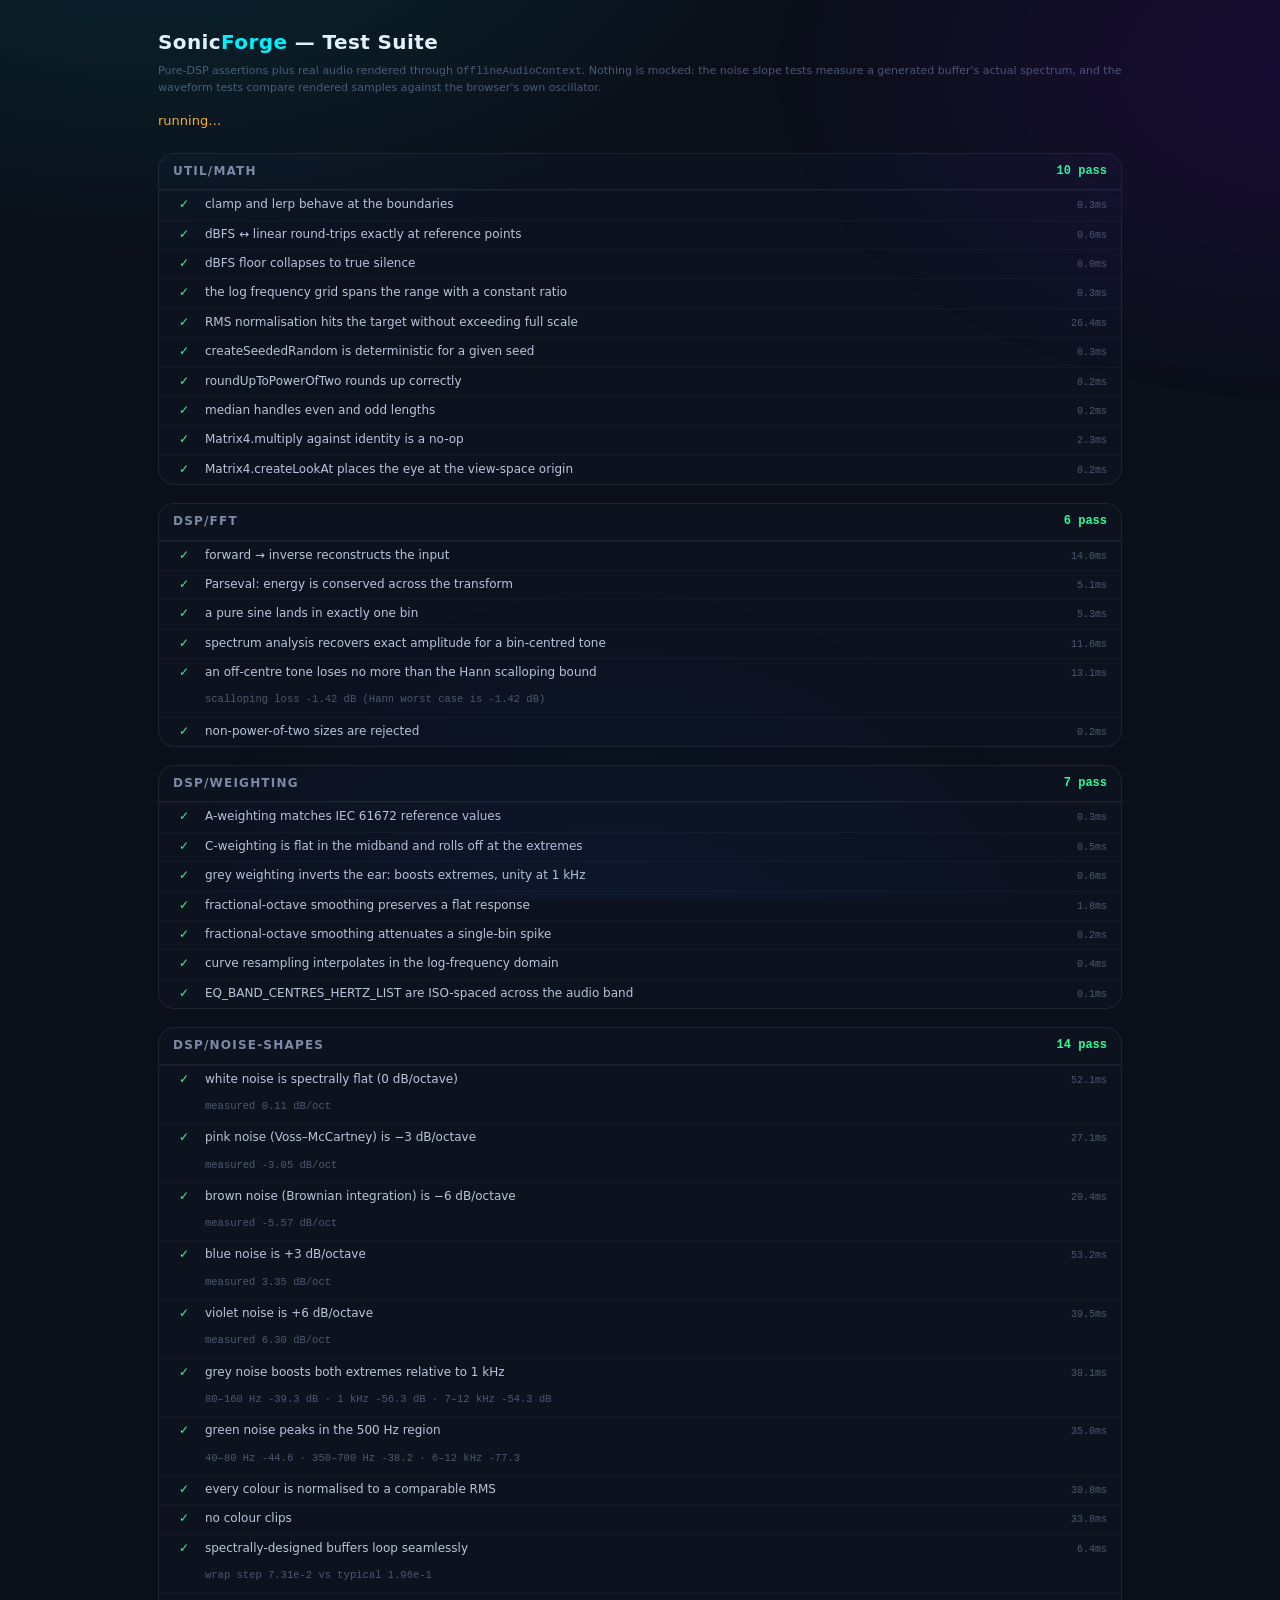
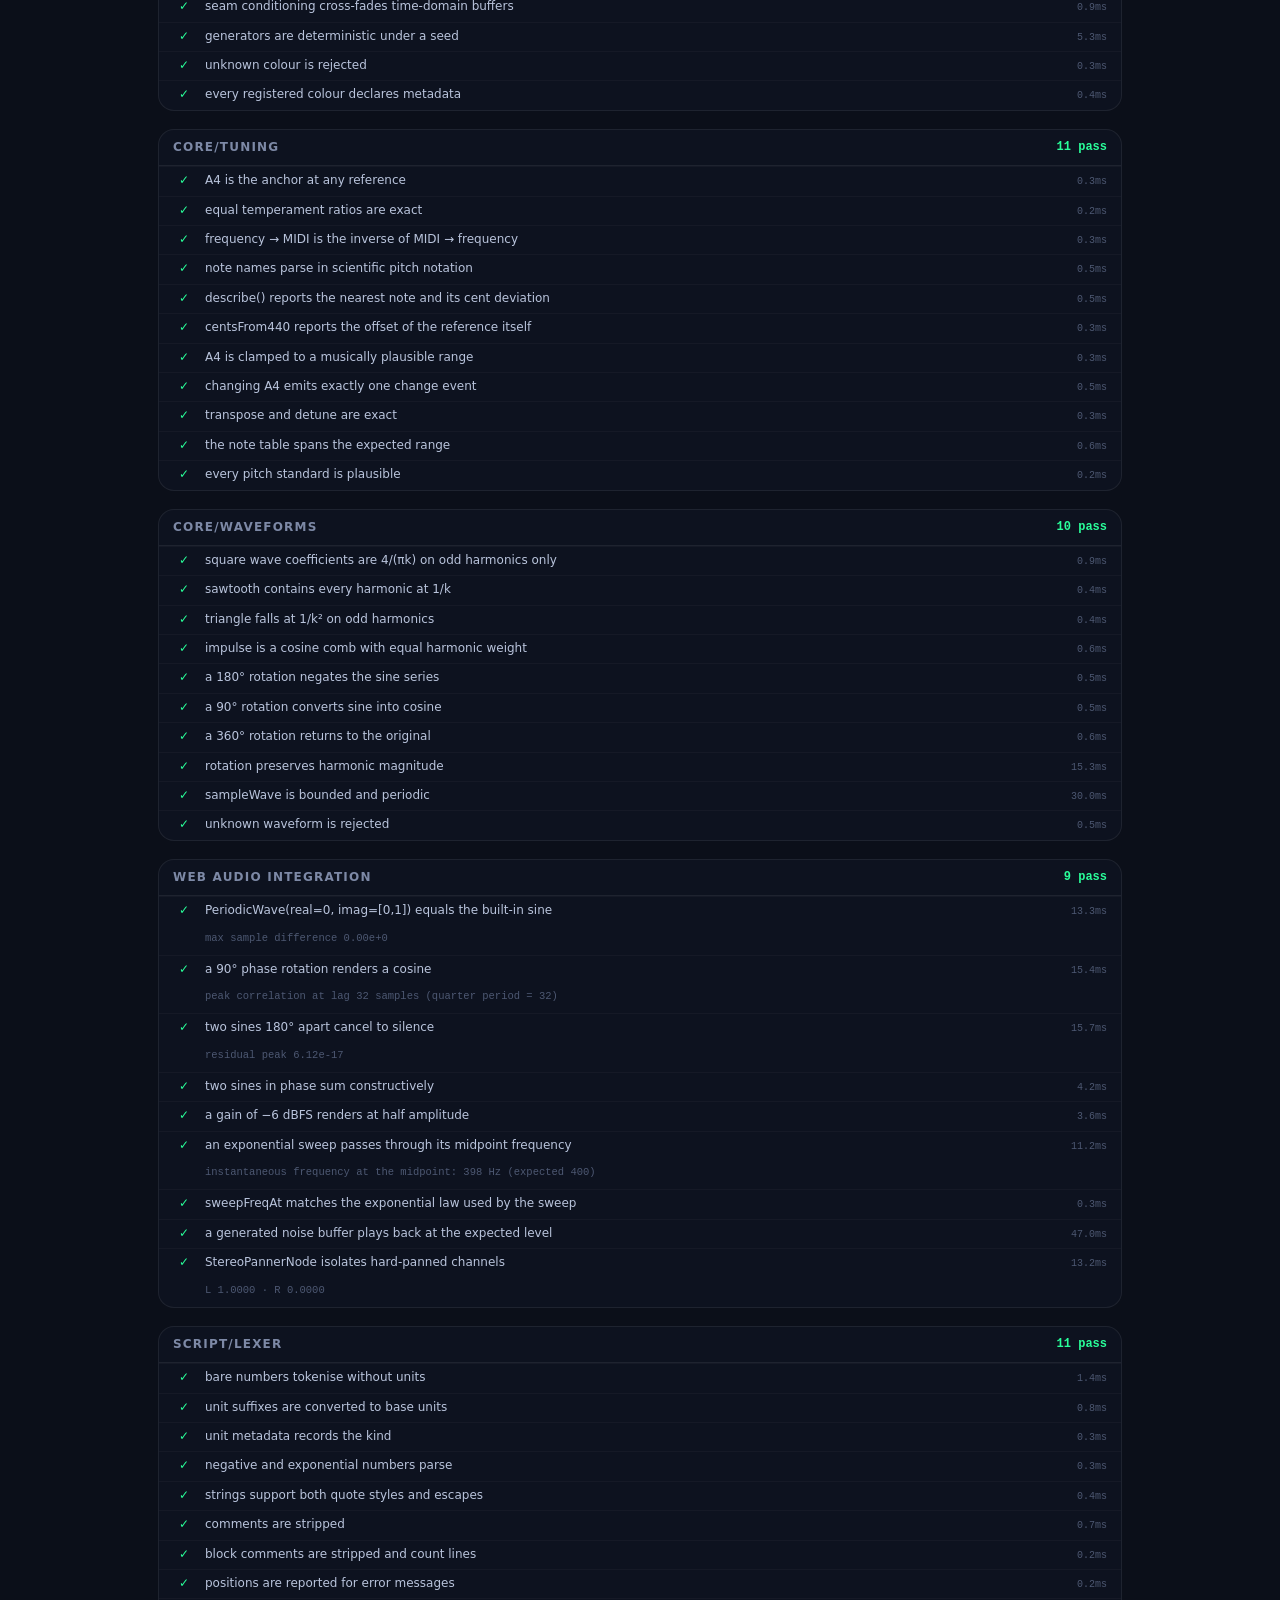
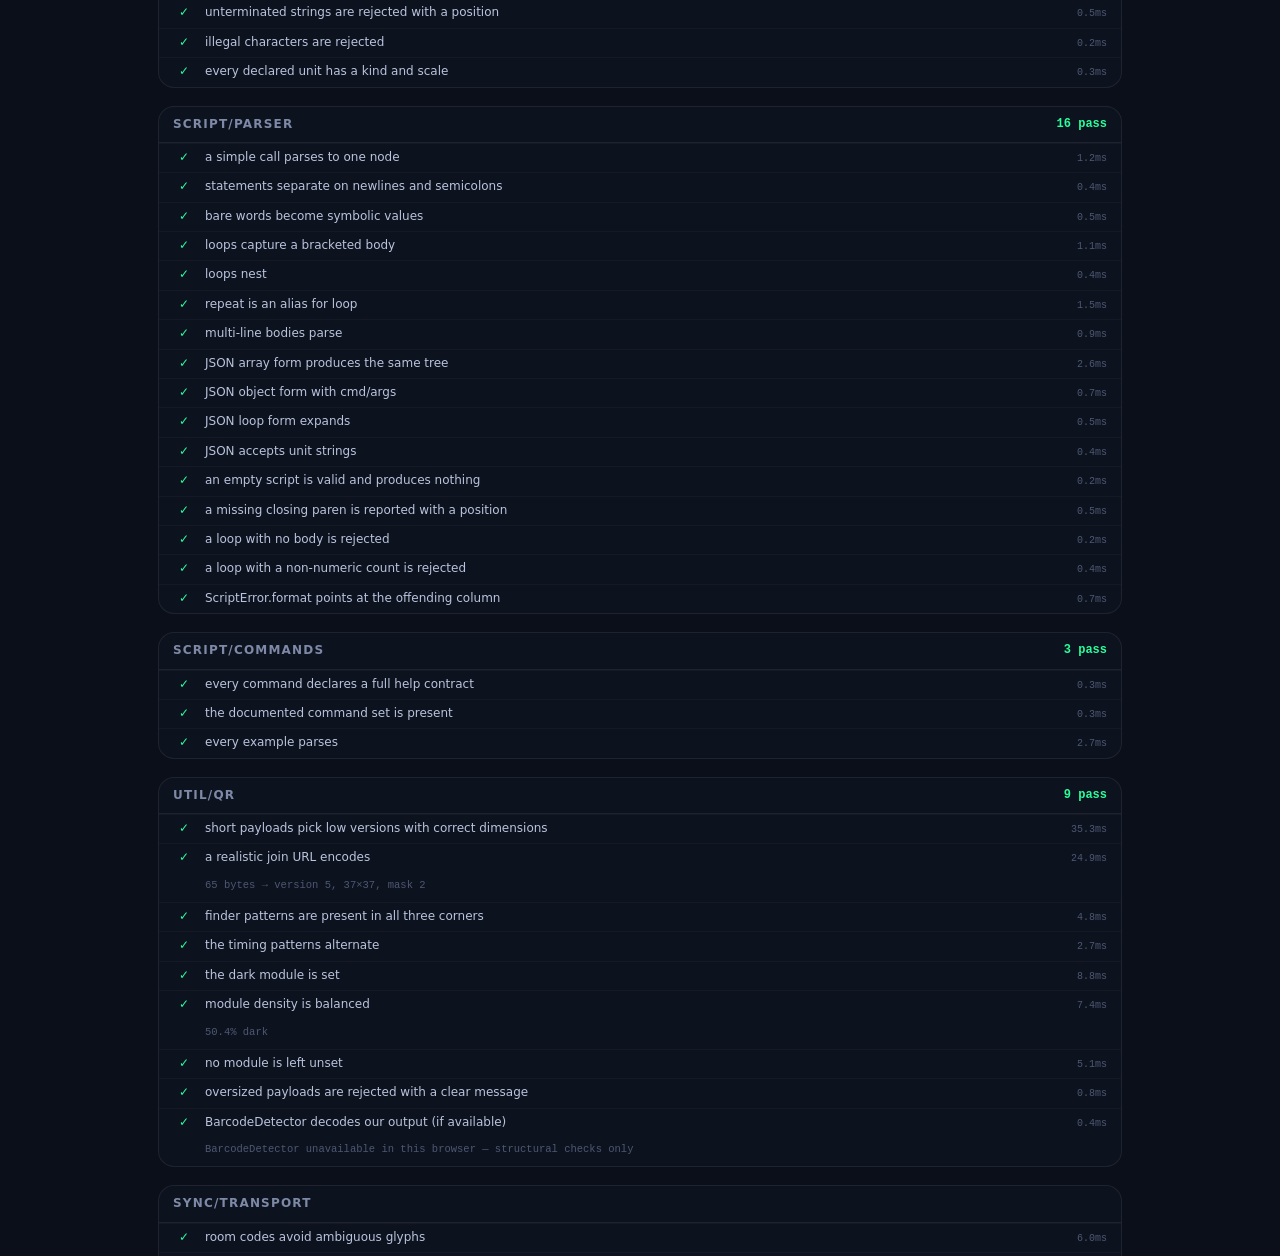
==== commit b2d7e61c: "Finish the markup, and prove the wrapping changed nothing tests.html is now fully within the column " ====
--- a/tests.html
+++ b/tests.html
@@ -8,36 +8,101 @@
 <link rel="stylesheet" href="./css/components.css">
 <style>
   body { overflow: auto; }
-  .wrap { max-width: 1000px; margin: 0 auto; padding: 28px 18px 64px; }
-  h1 { font-size: 20px; color: var(--ink-hi); font-weight: 600; letter-spacing: .02em; }
+
+  .wrap {
+    max-width: 1000px;
+    margin: 0 auto;
+    padding: 28px 18px 64px;
+  }
+
+  h1 {
+    font-size: 20px;
+    color: var(--ink-hi);
+    font-weight: 600;
+    letter-spacing: .02em;
+  }
   h1 em { font-style: normal; color: var(--cyan); }
-  .sum { display: flex; gap: 10px; flex-wrap: wrap; align-items: center; margin: 16px 0 22px; }
-  .stat { padding: 8px 14px; border-radius: var(--r); border: 1px solid var(--glass-brd);
-          background: var(--glass-bg); font-family: var(--ff-mono); font-size: 12px; }
+
+  .sum {
+    display: flex;
+    gap: 10px;
+    flex-wrap: wrap;
+    align-items: center;
+    margin: 16px 0 22px;
+  }
+
+  .stat {
+    padding: 8px 14px;
+    border-radius: var(--r);
+    border: 1px solid var(--glass-brd);
+    background: var(--glass-bg);
+    font-family: var(--ff-mono);
+    font-size: 12px;
+  }
   .stat b { font-size: 17px; display: block; }
-  .suite { margin-bottom: 18px; border: 1px solid var(--glass-brd); border-radius: var(--r-lg);
-           background: var(--glass-bg); overflow: hidden; }
-  .suite__head { padding: 9px 14px; border-bottom: 1px solid var(--glass-brd);
-                 display: flex; align-items: center; gap: 10px; font-weight: 600;
-                 font-size: 12px; letter-spacing: .1em; text-transform: uppercase; color: var(--ink-mid); }
-  .t { display: grid; grid-template-columns: 22px 1fr auto; gap: 10px; align-items: baseline;
-       padding: 5px 14px; border-top: 1px solid rgba(
-         255,
-         255,
-         255,
-         .03
-       ); font-size: 12px; }
+
+  .suite {
+    margin-bottom: 18px;
+    border: 1px solid var(--glass-brd);
+    border-radius: var(--r-lg);
+    background: var(--glass-bg);
+    overflow: hidden;
+  }
+
+  .suite__head {
+    padding: 9px 14px;
+    border-bottom: 1px solid var(--glass-brd);
+    display: flex;
+    align-items: center;
+    gap: 10px;
+    font-weight: 600;
+    font-size: 12px;
+    letter-spacing: .1em;
+    text-transform: uppercase;
+    color: var(--ink-mid);
+  }
+
+  .t {
+    display: grid;
+    grid-template-columns: 22px 1fr auto;
+    gap: 10px;
+    align-items: baseline;
+    padding: 5px 14px;
+    border-top: 1px solid rgba(255, 255, 255, .03);
+    font-size: 12px;
+  }
+
   .t--pass .t__mark { color: var(--lime); }
   .t--fail .t__mark { color: var(--rose); }
   .t--skip .t__mark { color: var(--ink-low); }
   .t__mark { font-family: var(--ff-mono); text-align: center; }
   .t__name { color: var(--ink); }
   .t--fail .t__name { color: var(--ink-hi); }
-  .t__ms { font-family: var(--ff-mono); font-size: 10px; color: var(--ink-low); }
-  .t__err { grid-column: 2 / -1; font-family: var(--ff-mono); font-size: 11px; color: var(--rose);
-            white-space: pre-wrap; padding: 4px 0 6px; line-height: 1.5; }
-  .t__note { grid-column: 2 / -1; font-family: var(--ff-mono); font-size: 10.5px;
-             color: var(--ink-low); padding-bottom: 4px; }
+
+  .t__ms {
+    font-family: var(--ff-mono);
+    font-size: 10px;
+    color: var(--ink-low);
+  }
+
+  .t__err {
+    grid-column: 2 / -1;
+    font-family: var(--ff-mono);
+    font-size: 11px;
+    color: var(--rose);
+    white-space: pre-wrap;
+    padding: 4px 0 6px;
+    line-height: 1.5;
+  }
+
+  .t__note {
+    grid-column: 2 / -1;
+    font-family: var(--ff-mono);
+    font-size: 10.5px;
+    color: var(--ink-low);
+    padding-bottom: 4px;
+  }
+
   .running { color: var(--amber); }
 </style>
 </head>
@@ -45,9 +110,12 @@
 <div class="wrap">
   <h1>Sonic<em>Forge</em> — Test Suite</h1>
   <p class="hint" style="margin-top:6px">
-    Pure-DSP assertions plus real audio rendered through <code>OfflineAudioContext</code>.
-    Nothing is mocked: the noise slope tests measure a generated buffer's actual spectrum,
-    and the waveform tests compare rendered samples against the browser's own oscillator.
+    Pure-DSP assertions plus real audio rendered through
+    <code>OfflineAudioContext</code>.
+    Nothing is mocked: the noise slope tests measure a generated buffer's
+    actual spectrum,
+    and the waveform tests compare rendered samples against the browser's own
+    oscillator.
   </p>
 
   <div class="sum" id="summary"><span class="running">running…</span></div>
@@ -83,23 +151,28 @@
 
 function eq(actual, expected, msg = 'values differ') {
   if (!Object.is(actual, expected)) {
-    throw new AssertionError(`${msg}\n  expected: ${fmt(expected)}\n  actual:   ${fmt(actual)}`);
+    throw new AssertionError(`${msg}\n  expected: ${fmt(expected)}\n ` +
+      ` actual:   ${fmt(actual)}`);
   }
 }
 
 function close(actual, expected, tol, msg = 'outside tolerance') {
-  if (!Number.isFinite(actual)) throw new AssertionError(`${msg} — actual is ${fmt(actual)}`);
+  if (!Number.isFinite(actual)) {
+    throw new AssertionError(`${msg} — actual is ${fmt(actual)}`);
+  }
   const d = Math.abs(actual - expected);
   if (d > tol) {
     throw new AssertionError(
-      `${msg}\n  expected: ${expected} ±${tol}\n  actual:   ${actual}\n  delta:    ${d.toPrecision(4)}`
+      `${msg}\n  expected: ${expected} ±${tol}\n  actual: ` +
+        `  ${actual}\n  delta:    ${d.toPrecision(4)}`
     );
   }
 }
 
 function within(actual, lo, hi, msg = 'out of range') {
   if (!(actual >= lo && actual <= hi)) {
-    throw new AssertionError(`${msg}\n  expected: ${lo}…${hi}\n  actual:   ${fmt(actual)}`);
+    throw new AssertionError(`${msg}\n  expected: ${lo}…${hi}\n ` +
+      ` actual:   ${fmt(actual)}`);
   }
 }
 
@@ -122,8 +195,14 @@
   if (typeof v === 'number') return Number.isInteger(v)
     ? String(v)
     : v.toPrecision(6);
-  if (Array.isArray(v)) return `[${v.slice(0, 6).map(fmt).join(', ')}${v.length > 6 ? ', …' : ''}]`;
-  if (v instanceof Float32Array || v instanceof Float64Array) return fmt(Array.from(v.slice(0, 6)));
+  if (Array.isArray(v)) {
+    const shown_str = v.slice(0, 6).map(fmt).join(', ');
+    const more_str = v.length > 6 ? ', …' : '';
+    return `[${shown_str}${more_str}]`;
+  }
+  if (v instanceof Float32Array || v instanceof Float64Array) {
+    return fmt(Array.from(v.slice(0, 6)));
+  }
   return String(v);
 }
 
@@ -271,7 +350,9 @@
     close(r1, r2, 1e-9, 'log spacing must be geometrically uniform');
   });
 
-  test('RMS normalisation hits the target without exceeding full scale', () => {
+  test(
+    'RMS normalisation hits the target without exceeding full scale',
+    () => {
     const rng = createSeededRandom(7);
     const buf = Float32Array.from({ length: 8192 }, () => rng() * 2 - 1);
     normaliseRmsInPlace(buf, 0.2);
@@ -375,12 +456,16 @@
       );
 
     let peakBin = 0;
-    for (let i = 1; i < mags.length; i++) if (mags[i] > mags[peakBin]) peakBin = i;
+    for (let i = 1; i < mags.length; i++) {
+      if (mags[i] > mags[peakBin]) peakBin = i;
+    }
     eq(peakBin, bin, 'peak must be in the expected bin');
     close(mags[bin], 1.0, 0.02, 'unwindowed amplitude should read ~1.0');
   });
 
-  test('spectrum analysis recovers exact amplitude for a bin-centred tone', () => {
+  test(
+    'spectrum analysis recovers exact amplitude for a bin-centred tone',
+    () => {
     // Bin-centred, so there is no scalloping loss and the window-gain
     // compensation is the only thing under test.
     const n = 8192;
@@ -395,14 +480,19 @@
       analyseRealSignalSpectrum(sig, RATE, { size_int: n  });
     let peak = 0;
     let peakF = 0;
-    for (let i = 0; i < mags.length; i++) if (mags[i] > peak) { peak = mags[i]; peakF = freqs[i]; }
+    for (let i = 0; i < mags.length; i++) {
+      if (mags[i] > peak) { peak = mags[i]; peakF = freqs[i]; }
+    }
     close(peakF, f, RATE / n, 'peak frequency');
     close(peak, 0.5, 0.005, 'a bin-centred tone must read its true amplitude');
   });
 
-  test('an off-centre tone loses no more than the Hann scalloping bound', () => {
+  test(
+    'an off-centre tone loses no more than the Hann scalloping bound',
+    () => {
     // Worst-case Hann scalloping loss is -1.42 dB (a factor of 0.849). A tone
-    // landing between bins must stay inside that, or the window maths is wrong.
+    // landing between bins must stay inside that, or the window
+    // maths is wrong.
     const n = 8192;
     const f = ((171.5) * RATE) / n; // deliberately half-way between two bins
     const sig =
@@ -415,7 +505,8 @@
     let peak = 0;
     for (let i = 0; i < mags.length; i++) if (mags[i] > peak) peak = mags[i];
     const lossDb = 20 * Math.log10(peak / 0.5);
-    note(`scalloping loss ${lossDb.toFixed(2)} dB (Hann worst case is -1.42 dB)`);
+    note(`scalloping loss ${lossDb.toFixed(2)} ` +
+      `dB (Hann worst case is -1.42 dB)`);
     within(
       lossDb,
       -1.5,
@@ -450,14 +541,18 @@
     close(computeAWeightingDb(10000), -2.5, 0.4, 'A(10 kHz)');
   });
 
-  test('C-weighting is flat in the midband and rolls off at the extremes', () => {
+  test(
+    'C-weighting is flat in the midband and rolls off at the extremes',
+    () => {
     close(computeCWeightingDb(1000), 0, 0.05);
     close(computeCWeightingDb(100), -0.3, 0.3);
     ok(computeCWeightingDb(20) < -5, 'C must roll off below 20 Hz');
     ok(computeCWeightingDb(20000) < -5, 'C must roll off above 20 kHz');
   });
 
-  test('grey weighting inverts the ear: boosts extremes, unity at 1 kHz', () => {
+  test(
+    'grey weighting inverts the ear: boosts extremes, unity at 1 kHz',
+    () => {
     close(computeGreyWeightingMultiplier(1000), 1, 0.05, 'unity at 1 kHz');
     ok(
       computeGreyWeightingMultiplier(100) > 2,
@@ -505,7 +600,9 @@
     close(out[0], 5, 0.1, 'midpoint in log-f must be the midpoint in value');
   });
 
-  test('EQ_BAND_CENTRES_HERTZ_LIST are ISO-spaced across the audio band', () => {
+  test(
+    'EQ_BAND_CENTRES_HERTZ_LIST are ISO-spaced across the audio band',
+    () => {
     eq(EQ_BAND_CENTRES_HERTZ_LIST.length, 10);
     eq(EQ_BAND_CENTRES_HERTZ_LIST[0], 31.5);
     eq(EQ_BAND_CENTRES_HERTZ_LIST[9], 16000);
@@ -569,7 +666,8 @@
     const low = measureBandPowerDb(freqs, mags, 80, 160);
     const mid = measureBandPowerDb(freqs, mags, 700, 1400);
     const high = measureBandPowerDb(freqs, mags, 7000, 12000);
-    note(`80–160 Hz ${low.toFixed(1)} dB · 1 kHz ${mid.toFixed(1)} dB · 7–12 kHz ${high.toFixed(1)} dB`);
+    note(`80–160 Hz ${low.toFixed(1)} dB · 1 kHz ` +
+      `${mid.toFixed(1)} dB · 7–12 kHz ${high.toFixed(1)} dB`);
     ok(
       low > mid + 5,
       'grey must carry far more low-frequency energy than mid'
@@ -584,14 +682,19 @@
     const centre = measureBandPowerDb(freqs, mags, 350, 700);
     const low = measureBandPowerDb(freqs, mags, 40, 80);
     const high = measureBandPowerDb(freqs, mags, 6000, 12000);
-    note(`40–80 Hz ${low.toFixed(1)} · 350–700 Hz ${centre.toFixed(1)} · 6–12 kHz ${high.toFixed(1)}`);
+    note(`40–80 Hz ${low.toFixed(1)} · 350–700 Hz ` +
+      `${centre.toFixed(1)} · 6–12 kHz ${high.toFixed(1)}`);
     ok(centre > high + 6, 'the mid bell must dominate the top end');
     ok(centre > low, 'the mid bell must dominate the very bottom');
   });
 
   test('every colour is normalised to a comparable RMS', () => {
     const levels =
-      NOISE_COLOUR_KEYS_LIST.map((k) => rmsOf(buildNoiseBuffer(k, 1 << 14, RATE, { seed_int: 9 })));
+      NOISE_COLOUR_KEYS_LIST.map(
+        (k) => rmsOf(
+          buildNoiseBuffer(k, 1 << 14, RATE, { seed_int: 9 })
+        )
+      );
     for (let i = 0; i < levels.length; i++) {
       close(levels[i], 0.18, 0.02, `${NOISE_COLOUR_KEYS_LIST[i]} RMS`);
     }
@@ -611,7 +714,8 @@
     const typicalStep = computeMedian(
       Array.from({ length: 500 }, (_, i) => Math.abs(buf[i + 1] - buf[i]))
     );
-    note(`wrap step ${wrapStep.toExponential(2)} vs typical ${typicalStep.toExponential(2)}`);
+    note(`wrap step ${wrapStep.toExponential(2)} vs ` +
+      `typical ${typicalStep.toExponential(2)}`);
     ok(
       wrapStep < typicalStep * 12,
       'the loop point must not be a discontinuity'
@@ -763,7 +867,9 @@
   });
 
   test('every pitch standard is plausible', () => {
-    for (const p of PITCH_STANDARDS_LIST) within(p.hertz_float, 380, 500, `${p.label_str} Hz`);
+    for (const p of PITCH_STANDARDS_LIST) {
+      within(p.hertz_float, 380, 500, `${p.label_str} Hz`);
+    }
   });
 });
 
@@ -902,7 +1008,9 @@
 suite('web audio integration', () => {
   const F = RATE / 128; // exactly 128 samples per period
 
-  test('PeriodicWave(real=0, imag=[0,1]) equals the built-in sine', async () => {
+  test(
+    'PeriodicWave(real=0, imag=[0,1]) equals the built-in sine',
+    async () => {
     const build = (setup) => async (ctx) => {
       const osc = ctx.createOscillator();
       setup(osc, ctx);
@@ -916,7 +1024,9 @@
     const custom = await render(
       build((o, ctx) => {
         o.setPeriodicWave(ctx.createPeriodicWave(
-          new Float32Array([0, 0]), new Float32Array([0, 1]), { disableNormalization: false }
+          new Float32Array([0, 0]),
+          new Float32Array([0, 1]),
+          { disableNormalization: false }
         ));
       }),
       { length: 2048 }
@@ -925,8 +1035,10 @@
     const d = maxDiff(native, custom, 256, 2048);
     note(`max sample difference ${d.toExponential(2)}`);
     ok(d < 1e-3,
-      `imag[1]=+1 must reproduce the native sine, i.e. x(t)=Σ real·cos + imag·sin.\n` +
-      `  If this fails, the sign convention in core/waveforms.js is inverted.`);
+      `imag[1]=+1 must reproduce the native ` +
+        `sine, i.e. x(t)=Σ real·cos + imag·sin.\n` +
+      `  If this fails, the sign convention ` +
+        `in core/waveforms.js is inverted.`);
   });
 
   test('a 90° phase rotation renders a cosine', async () => {
@@ -1012,7 +1124,9 @@
     close(peakOf(out.subarray(256)), 0.5012, 0.01, '−6 dBFS peak amplitude');
   });
 
-  test('an exponential sweep passes through its midpoint frequency', async () => {
+  test(
+    'an exponential sweep passes through its midpoint frequency',
+    async () => {
     const durSec = 0.5;
     const out = await render(async (ctx) => {
       const osc = ctx.createOscillator();
@@ -1033,8 +1147,11 @@
       analyseRealSignalSpectrum(mid, RATE, { size_int: 2048  });
     let peakF = 0;
     let peak = 0;
-    for (let i = 1; i < mags.length; i++) if (mags[i] > peak) { peak = mags[i]; peakF = freqs[i]; }
-    note(`instantaneous frequency at the midpoint: ${peakF.toFixed(0)} Hz (expected 400)`);
+    for (let i = 1; i < mags.length; i++) {
+      if (mags[i] > peak) { peak = mags[i]; peakF = freqs[i]; }
+    }
+    note(`instantaneous frequency at the midpoint: ` +
+      `${peakF.toFixed(0)} Hz (expected 400)`);
     close(peakF, 400, 60, 'sweep midpoint frequency');
   });
 
@@ -1049,7 +1166,9 @@
     );
   });
 
-  test('a generated noise buffer plays back at the expected level', async () => {
+  test(
+    'a generated noise buffer plays back at the expected level',
+    async () => {
     const data = buildNoiseBuffer('pink', 1 << 14, RATE, { seed_int: 31 });
     const out = await render(async (ctx) => {
       const buf = ctx.createBuffer(1, data.length, RATE);
@@ -1336,7 +1455,8 @@
       try {
         parse(ex);
       } catch (err) {
-        throw new AssertionError(`${name}: its own example fails to parse — ${ex}\n  ${err.message}`);
+        throw new AssertionError(`${name}: its own example fails to ` +
+          `parse — ${ex}\n  ${err.message}`);
       }
     }
   });
@@ -1361,7 +1481,8 @@
     const url =
       'https://sonicforge.app/#r=K7M3QX&s=ws%3A%2F%2F192.168.1.20%3A8787';
     const qr = encodeQR(url);
-    note(`${url.length} bytes → version ${qr.version_int}, ${qr.size_int}×${qr.size_int}, mask ${qr.mask_int}`);
+    note(`${url.length} bytes → version ${qr.version_int}, ` +
+      `${qr.size_int}×${qr.size_int}, mask ${qr.mask_int}`);
     within(qr.version_int, 3, 10);
   });
 
@@ -1393,7 +1514,9 @@
   test('module density is balanced', () => {
     const qr = encodeQR('https://sonicforge.app/#r=ABC123');
     let dark = 0;
-    for (let i = 0; i < qr.modules_int8array.length; i++) if (qr.modules_int8array[i] === 1) dark++;
+    for (let i = 0; i < qr.modules_int8array.length; i++) {
+      if (qr.modules_int8array[i] === 1) dark++;
+    }
     const pct = (dark / qr.modules_int8array.length) * 100;
     note(`${pct.toFixed(1)}% dark`);
     within(pct, 35, 65, 'mask selection should keep density near 50%');
@@ -1402,7 +1525,9 @@
   test('no module is left unset', () => {
     const qr = encodeQR('COVERAGE TEST 12345');
     let unset = 0;
-    for (let i = 0; i < qr.modules_int8array.length; i++) if (qr.modules_int8array[i] === -1) unset++;
+    for (let i = 0; i < qr.modules_int8array.length; i++) {
+      if (qr.modules_int8array[i] === -1) unset++;
+    }
     eq(unset, 0, 'every module must be written');
   });
 
@@ -1418,7 +1543,10 @@
 
   test('BarcodeDetector decodes our output (if available)', async () => {
     if (!('BarcodeDetector' in window)) {
-      note('BarcodeDetector unavailable in this browser — structural checks only');
+      note(
+        'BarcodeDetector unavailable in this browser — ' +
+        'structural checks only'
+      );
       return;
     }
     const supported = await BarcodeDetector.getSupportedFormats();
@@ -1441,7 +1569,9 @@
     c.fillStyle = '#000';
     for (let y = 0; y < qr.size_int; y++) {
       for (let x = 0; x < qr.size_int; x++) {
-        if (qr.isDark_fn(x, y)) c.fillRect((x + quiet) * scale, (y + quiet) * scale, scale, scale);
+        if (qr.isDark_fn(x, y)) {
+          c.fillRect((x + quiet) * scale, (y + quiet) * scale, scale, scale);
+        }
       }
     }
 
@@ -1532,7 +1662,11 @@
 
   test('other channel fields survive the fold', () => {
     const folded = foldPhaseIntoChannels(
-      [{ phase_degrees_int: 0, frequency_hertz_float: 440, waveform_name_str: 'saw' }],
+      [{
+        phase_degrees_int: 0,
+        frequency_hertz_float: 440,
+        waveform_name_str: 'saw',
+      }],
       45
     );
     eq(folded[0].frequency_hertz_float, 440);
@@ -1562,7 +1696,9 @@
     head.className = 'suite__head';
     head.textContent = s.name;
     const count = document.createElement('span');
-    count.style.cssText = 'margin-left:auto;font-family:var(--ff-mono);text-transform:none;letter-spacing:0';
+    count.style.cssText =
+      'margin-left:auto;font-family:var(--ff-mono);' +
+      'text-transform:none;letter-spacing:0';
     head.appendChild(count);
     box.appendChild(head);
     resultsEl.appendChild(box);
@@ -1620,10 +1756,13 @@
 
   const ms = performance.now() - t0;
   summaryEl.innerHTML = `
-    <span class="stat" style="border-color:${fail ? 'var(--rose)' : 'var(--lime)'}">
-      <b style="color:${fail ? 'var(--rose)' : 'var(--lime)'}">${fail ? 'FAIL' : 'PASS'}</b>result</span>
+    <span class="stat"
+      style="border-color:${fail ? 'var(--rose)' : 'var(--lime)'}">
+      <b style="color:${fail ? 'var(--rose)' : 'var(--lime)'}">` +
+    `${fail ? 'FAIL' : 'PASS'}</b>result</span>
     <span class="stat"><b class="text-lime">${pass}</b>passed</span>
-    <span class="stat"><b class="${fail ? 'text-rose' : ''}">${fail}</b>failed</span>
+    <span class="stat">` +
+    `<b class="${fail ? 'text-rose' : ''}">${fail}</b>failed</span>
     <span class="stat"><b>${ms.toFixed(0)}</b>ms</span>`;
 
   // Machine-readable handle for the browser automation pass.
@@ -1646,13 +1785,18 @@
         .map((t) => ({ suite: s.name, test: t.name, error: t.__error }))
     ),
     notes: results.flatMap((s) =>
-      s.tests.filter((t) => t.note).map((t) => `${s.name} / ${t.name}: ${t.note}`)
+      s.tests.filter((t) => t.note).map((t) => `${s.name} / ` +
+        `${t.name}: ${t.note}`)
     ),
   };
 
   window.__TESTS__ = report;
-  document.title = `${fail ? `✗ ${fail} FAIL` : `✓ ${pass} pass`} — SonicForge Tests`;
-  console.log(`[SonicForge tests] ${pass} passed, ${fail} failed in ${ms.toFixed(0)}ms`);
+  const verdict_str = fail
+    ? `✗ ${fail} FAIL`
+    : `✓ ${pass} pass`;
+  document.title = `${verdict_str} — SonicForge Tests`;
+  console.log(`[SonicForge tests] ${pass} passed, ` +
+    `${fail} failed in ${ms.toFixed(0)}ms`);
 
   // When served by the bundled dev server, hand the report back so a headless
   // run can be asserted on from the command line. Silently ignored elsewhere.
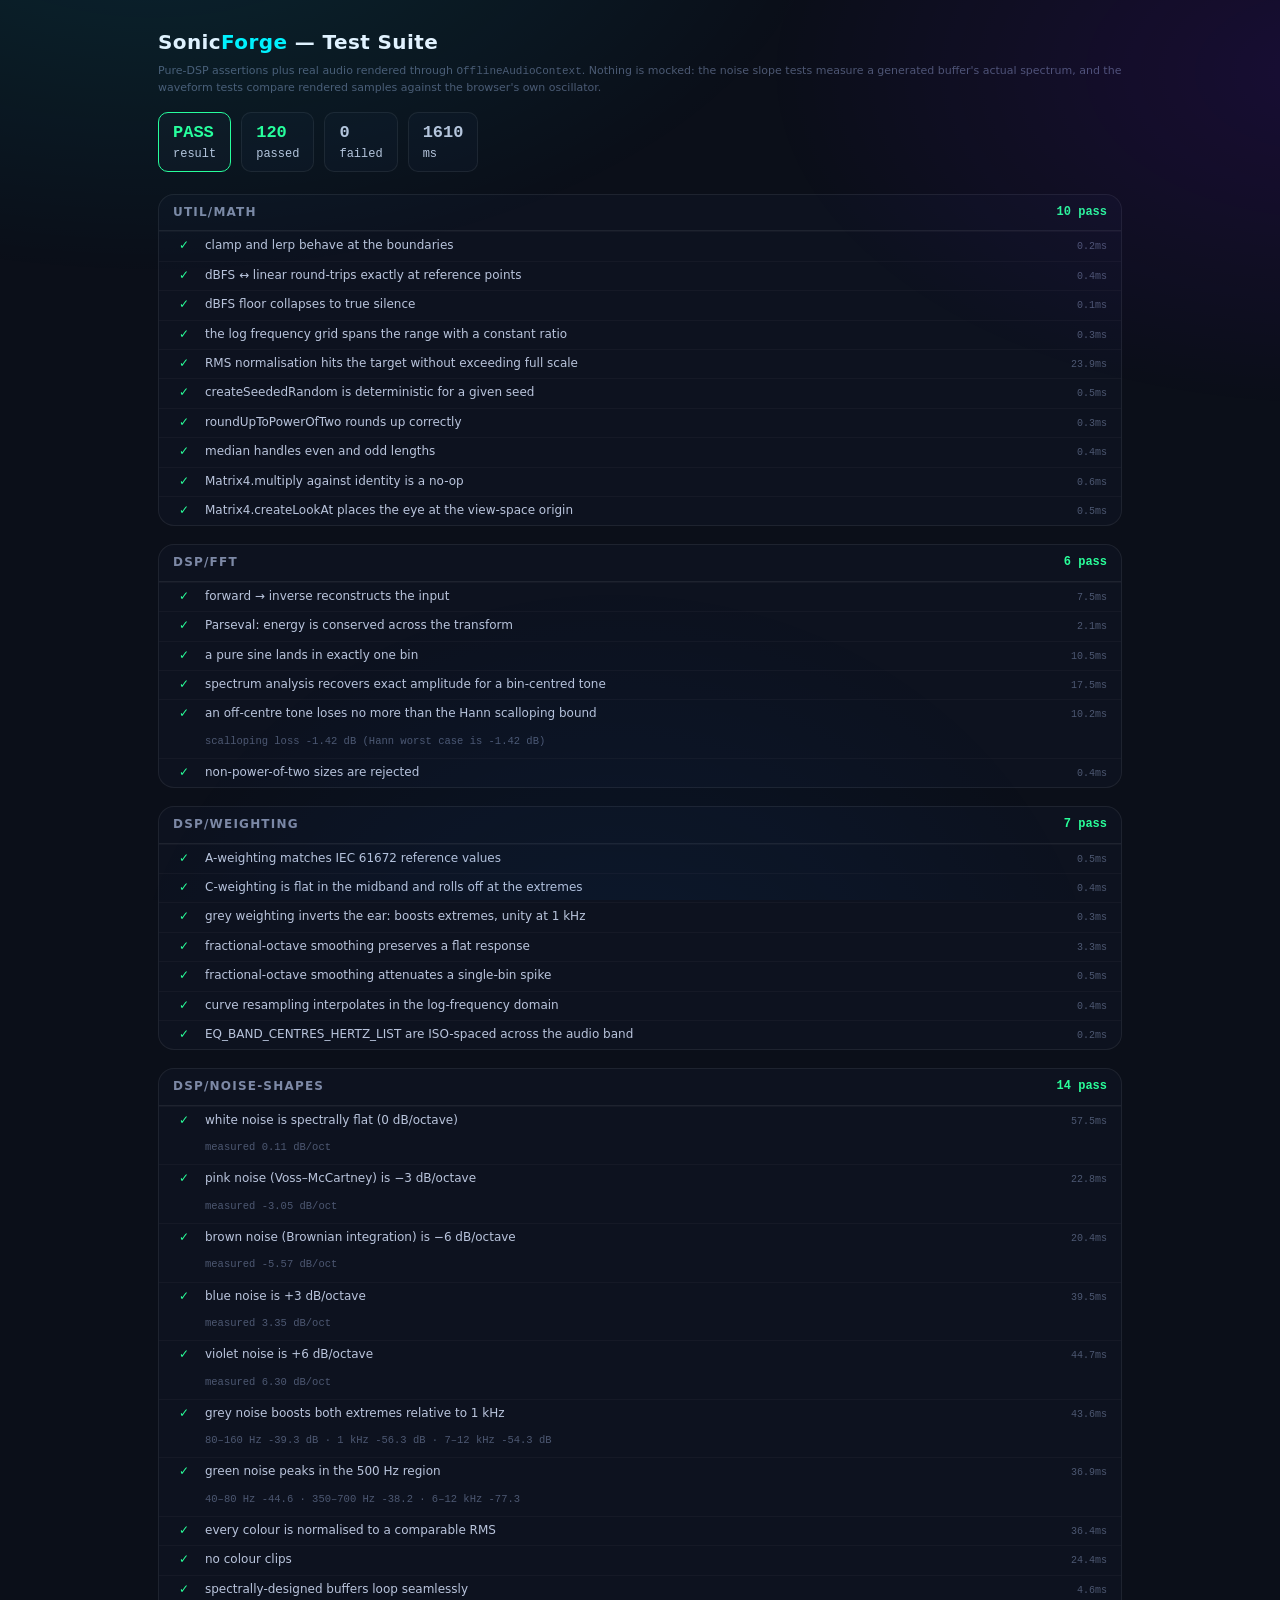
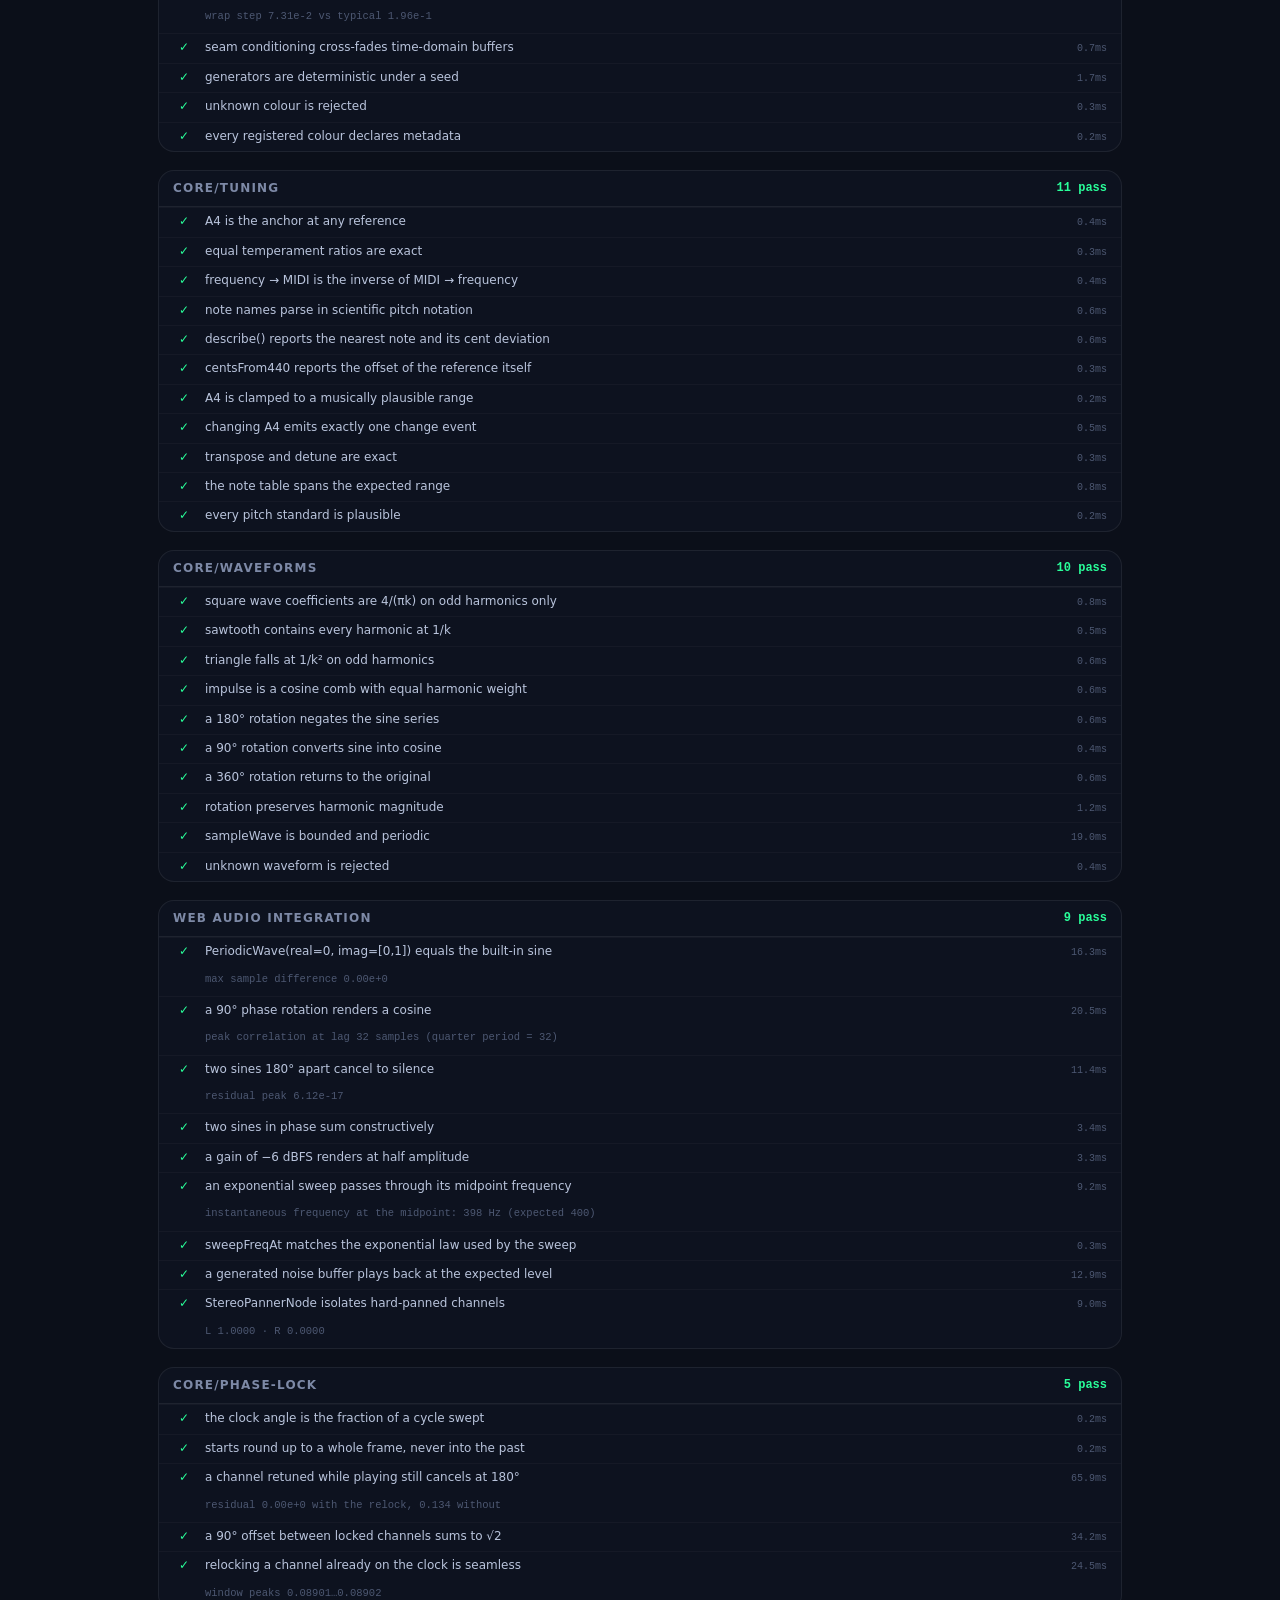
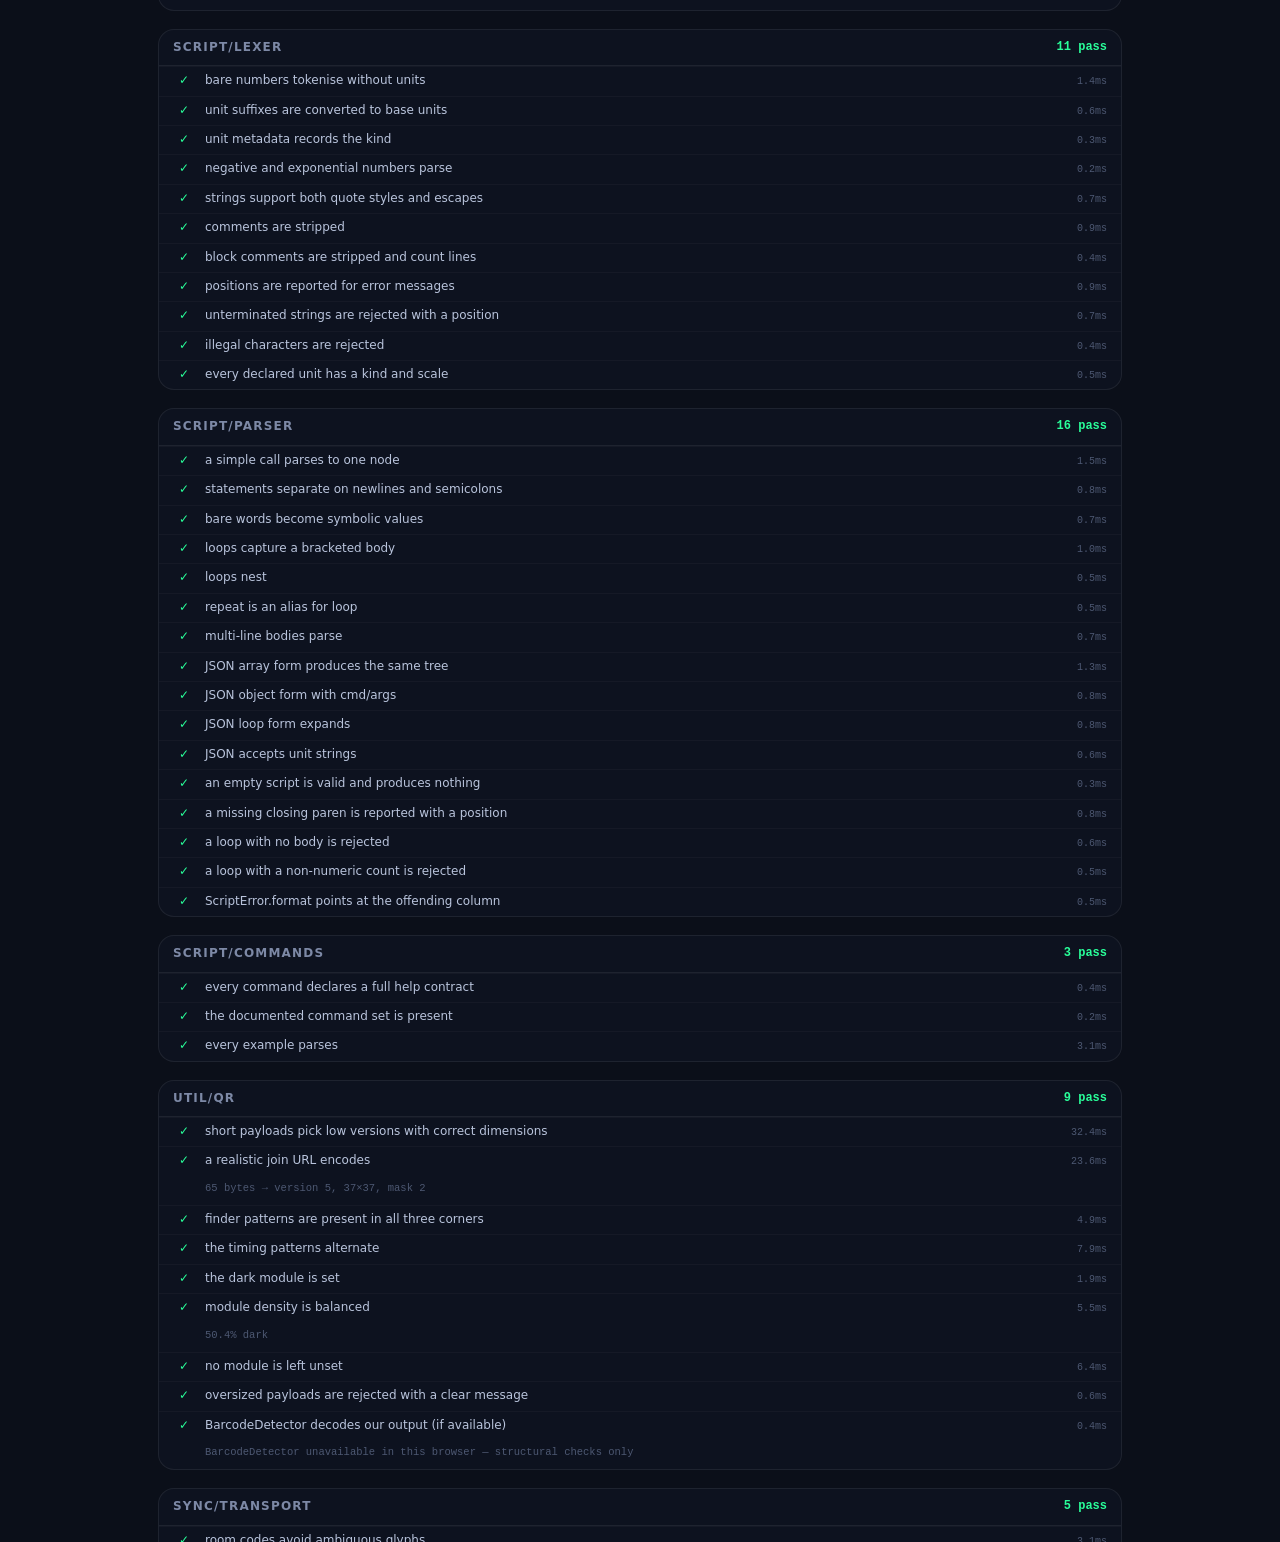
==== commit aaa083ee: "Lock channel phase to the audio clock, so a retuned channel still cancels A channel's phase was only" ====
--- a/tests.html
+++ b/tests.html
@@ -254,6 +254,10 @@
 import { makeRoomCode } from './js/sync/transport.js';
 import { encodeSignal, decodeSignal } from './js/sync/signal-codec.js';
 import { foldPhaseIntoChannels } from './js/sync/concert.js';
+import { ChannelRack } from './js/core/channel-rack.js';
+import {
+  computeClockPhaseDegrees, computeStartFrame, convertFrameToStartSeconds,
+} from './js/core/phase-lock.js';
 
 /* =========================================================================
    Helpers
@@ -1209,6 +1213,128 @@
 });
 
 /* =========================================================================
+   SUITE — core/phase-lock
+
+   Phase is defined against the audio clock, so it must survive a channel
+   being retuned while it plays. These drive a real ChannelRack through an
+   OfflineAudioContext, acting at fixed render times with suspend().
+   ========================================================================= */
+
+/** Level of one centred −18 dBFS channel on either output. */
+const LOCK_SINGLE_PEAK = 10 ** (-18 / 20) * Math.SQRT1_2;
+
+/**
+ * Replay the sequence from the demo recording.
+ *
+ * Channel 1 plays 440 Hz. Channel 2 joins at 660 Hz and is retuned to 444,
+ * then 440, while playing, and its phase is later set to `phase`. Pass
+ * relock=false to skip the relock and measure the drift it removes.
+ */
+async function renderRetunedPair({ relock = true, phase = 180 } = {}) {
+  const ctx = new OfflineAudioContext(2, RATE, RATE);
+  const engine = {
+    context_obj: ctx,
+    channel_bus_node: ctx.destination,
+    maxFrequencyHertz: RATE / 2,
+  };
+  const rack = new ChannelRack(engine, 2);
+  const [a, b] = rack.channels_list;
+  const at = (seconds, fn) => ctx.suspend(seconds).then(() => {
+    try { fn(); } finally { ctx.resume(); }
+  });
+
+  a.setFrequencyHertz(440);
+  a.start(0);
+  at(0.1, () => { b.setFrequencyHertz(660); b.start(); });
+  at(0.2, () => b.setFrequencyHertz(444));
+  at(0.3, () => b.setFrequencyHertz(440));
+  if (relock) at(0.4, () => rack.relockChannelPhases());
+  at(0.5, () => b.setPhaseDegrees(phase));
+
+  const buf = await ctx.startRendering();
+  const left = buf.getChannelData(0);
+  return {
+    before: peakOf(left.subarray(0.45 * RATE, 0.5 * RATE)),
+    after: peakOf(left.subarray(0.55 * RATE)),
+  };
+}
+
+suite('core/phase-lock', () => {
+  test('the clock angle is the fraction of a cycle swept', () => {
+    eq(computeClockPhaseDegrees(440, 0, RATE, RATE), 0,
+      '440 whole cycles in one second');
+    close(computeClockPhaseDegrees(375, 0, 64, RATE), 180, 1e-9,
+      '375 Hz is half a cycle at frame 64');
+    close(computeClockPhaseDegrees(375, 1200, 64, RATE), 0, 1e-9,
+      '+1200 cents doubles the frequency to a whole cycle');
+  });
+
+  test('starts round up to a whole frame, never into the past', () => {
+    eq(computeStartFrame(0.5, 0, RATE), 24000);
+    eq(computeStartFrame(0.1, 0.25, RATE), 12000,
+      'a time already past starts now');
+    ok(convertFrameToStartSeconds(0, RATE) === 0,
+      'frame 0 must not become a negative start time');
+  });
+
+  test('a channel retuned while playing still cancels at 180°',
+    async () => {
+    const locked = await renderRetunedPair();
+    const drifted = await renderRetunedPair({ relock: false });
+    note(`residual ${locked.after.toExponential(2)} with the relock, ` +
+      `${drifted.after.toFixed(3)} without`);
+
+    close(locked.before, 2 * LOCK_SINGLE_PEAK, 0.01 * LOCK_SINGLE_PEAK,
+      'at 0° the relocked pair must add to exactly twice one channel');
+    ok(locked.after < 1e-4,
+      `at 180° the pair must cancel; residual was ${locked.after}`);
+    ok(drifted.after > 0.1 * LOCK_SINGLE_PEAK,
+      'control: without the relock the retune must leave a residue, ' +
+        'or this scenario is not exercising the drift at all');
+  });
+
+  test('a 90° offset between locked channels sums to √2', async () => {
+    const { after } = await renderRetunedPair({ phase: 90 });
+    close(after, Math.SQRT2 * LOCK_SINGLE_PEAK, 0.01 * LOCK_SINGLE_PEAK,
+      'two equal sines 90° apart peak at √2 times one');
+  });
+
+  test('relocking a channel already on the clock is seamless',
+    async () => {
+    const ctx = new OfflineAudioContext(1, RATE / 2, RATE);
+    const engine = {
+      context_obj: ctx,
+      channel_bus_node: ctx.destination,
+      maxFrequencyHertz: RATE / 2,
+    };
+    const rack = new ChannelRack(engine, 1);
+    const [a] = rack.channels_list;
+    a.setFrequencyHertz(440);
+    a.start(0);
+    // Assert only after rendering: a throw in here would skip resume()
+    // and hang the render instead of failing the test.
+    let relocked = 0;
+    ctx.suspend(0.2).then(() => {
+      relocked = rack.relockChannelPhases();
+      ctx.resume();
+    });
+    const out = (await ctx.startRendering()).getChannelData(0);
+    eq(relocked, 1, 'a freshly started channel must relock');
+
+    // Peak of every 5 ms window from 0.1 s on, spanning the crossfade.
+    const windows = [];
+    for (let at = 0.1 * RATE; at + 240 <= out.length; at += 240) {
+      windows.push(peakOf(out.subarray(at, at + 240)));
+    }
+    const lowest = Math.min(...windows);
+    const highest = Math.max(...windows);
+    note(`window peaks ${lowest.toFixed(5)}…${highest.toFixed(5)}`);
+    ok(highest - lowest < 0.005 * LOCK_SINGLE_PEAK,
+      'the crossfade between two locked copies must not dip');
+  });
+});
+
+/* =========================================================================
    SUITE — script/lexer
    ========================================================================= */
 
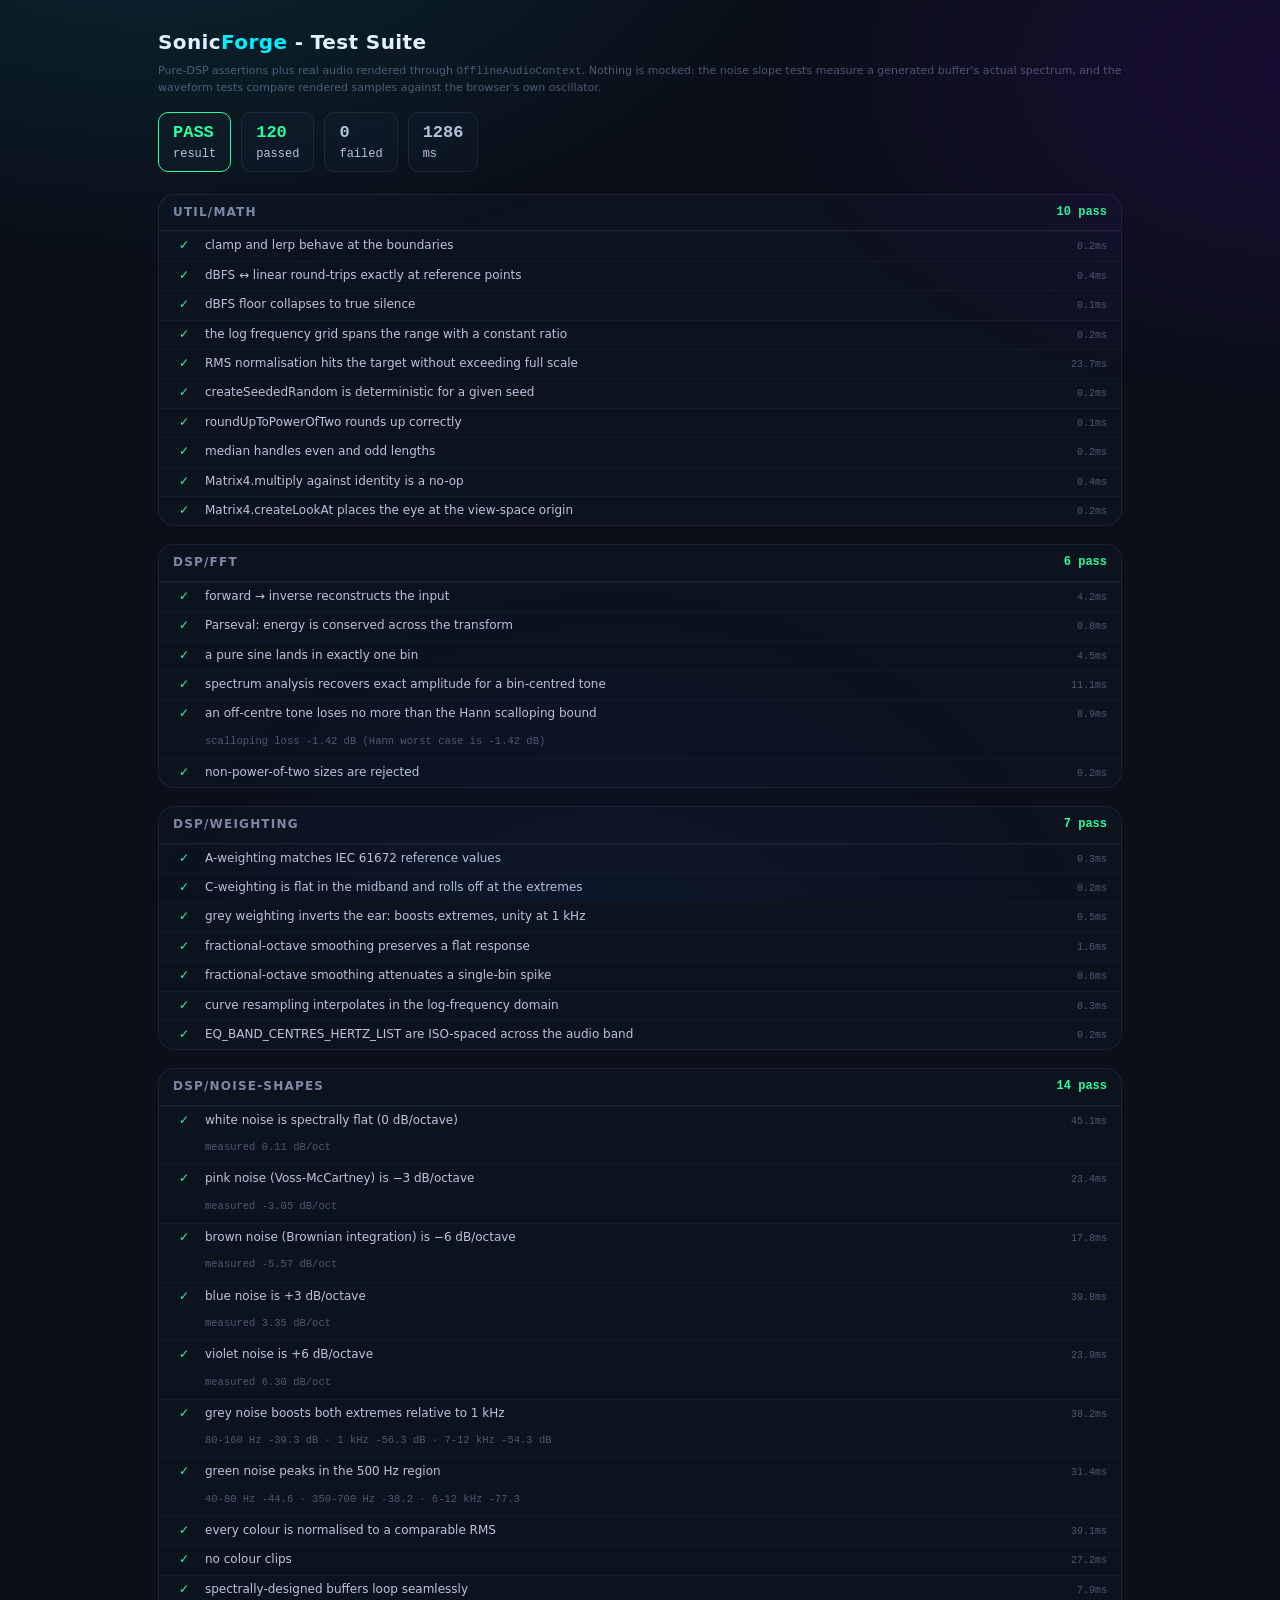
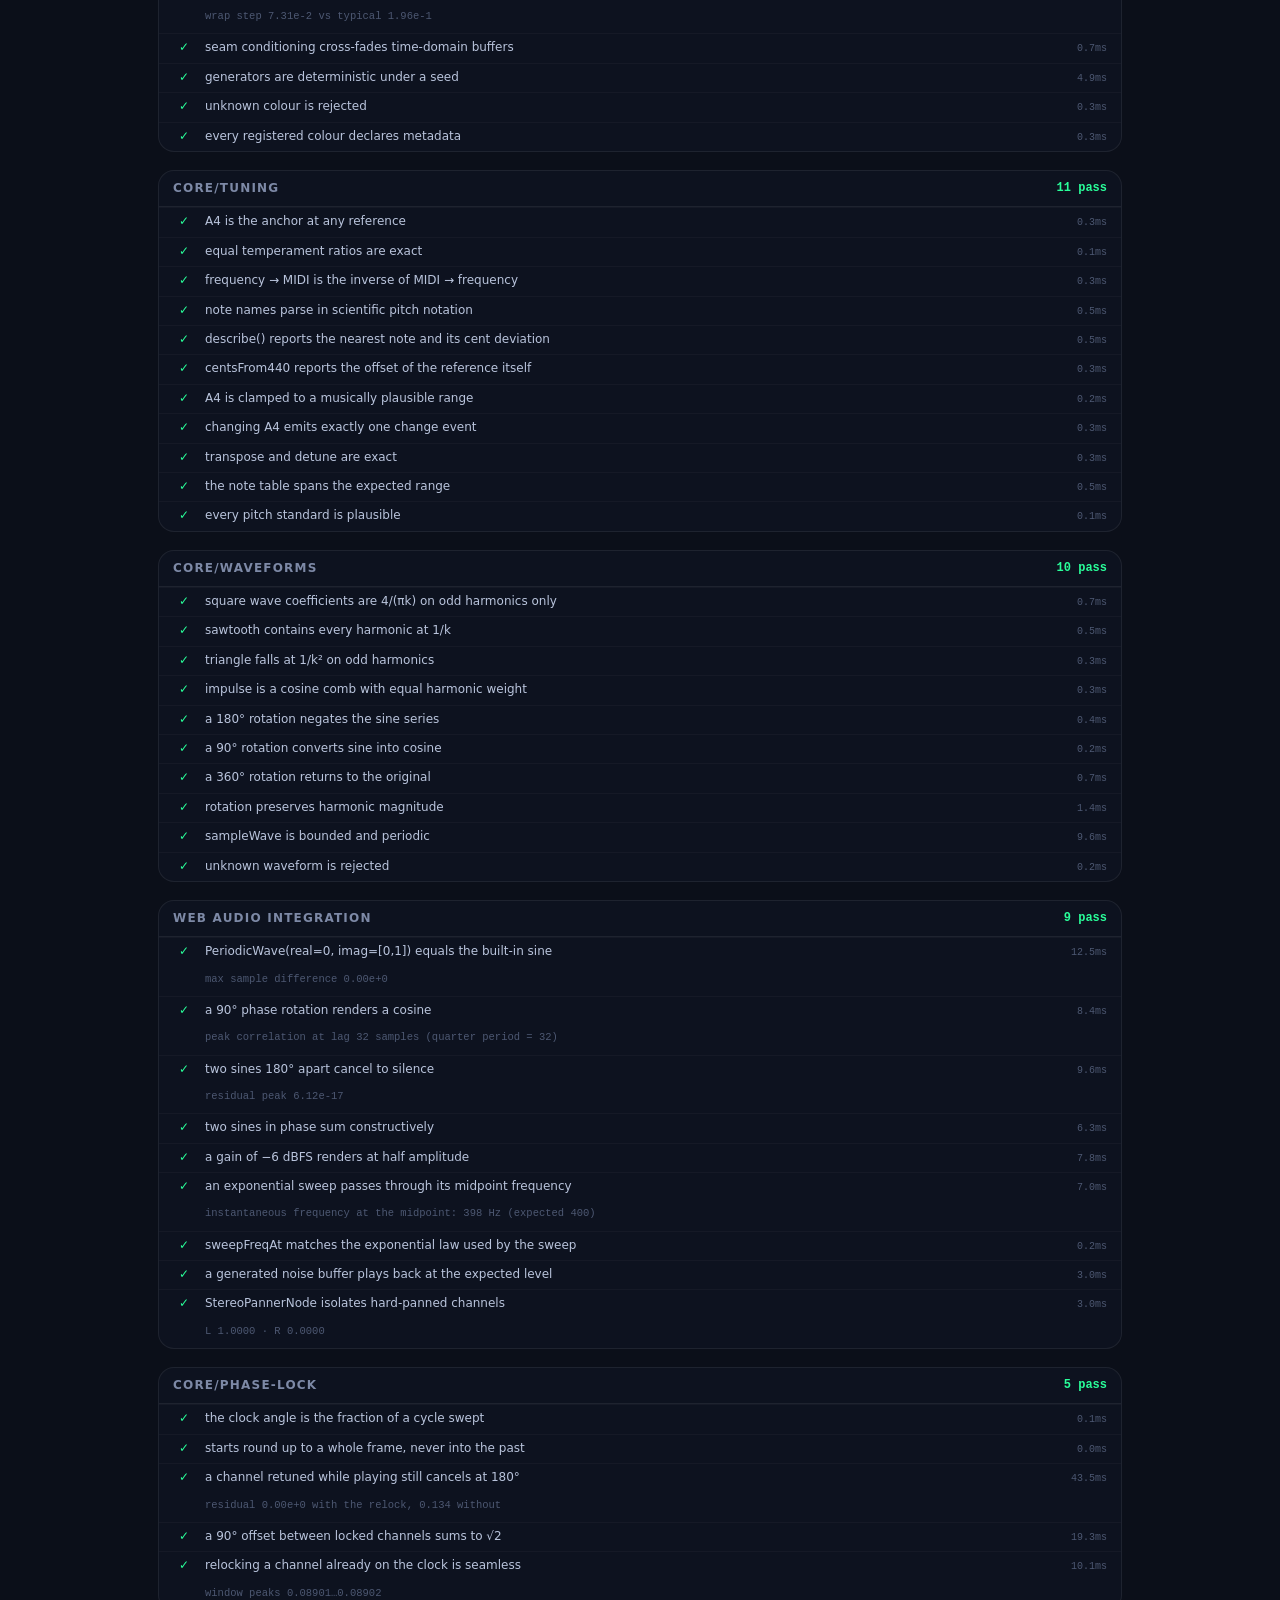
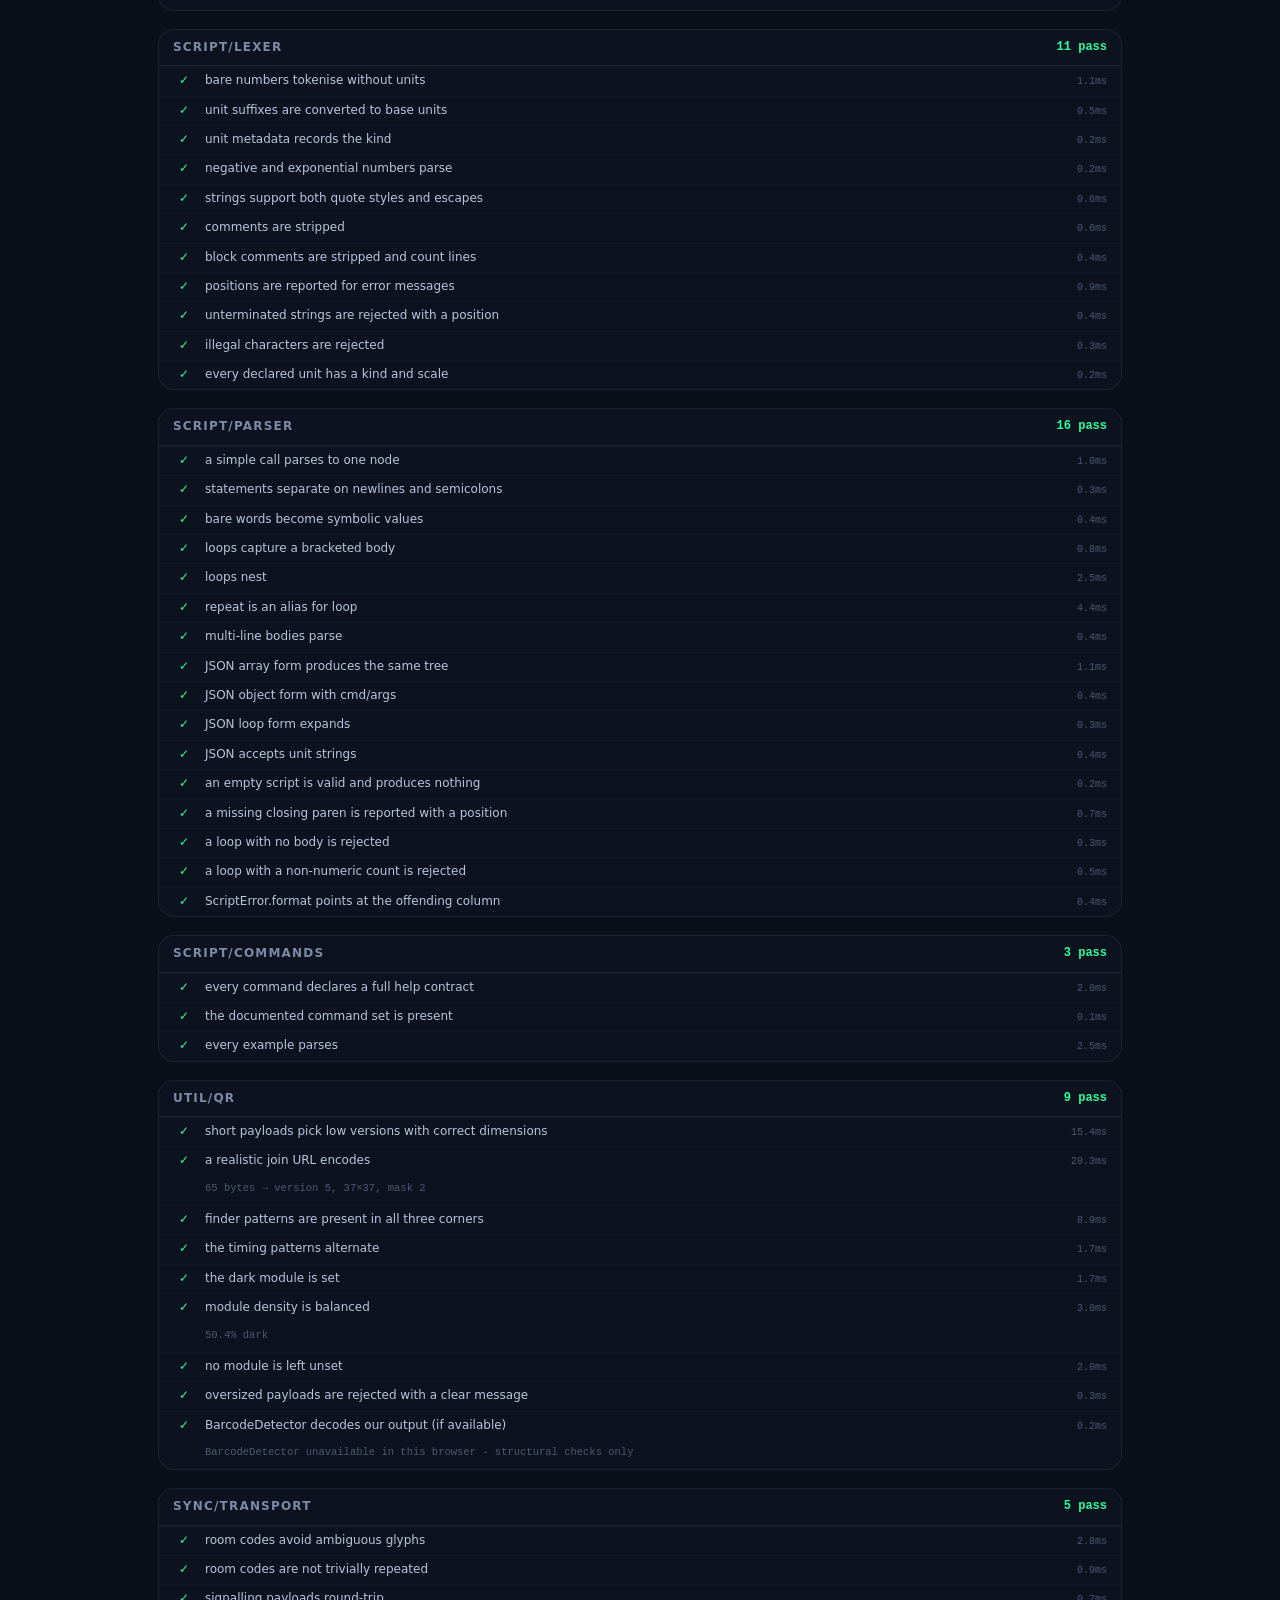
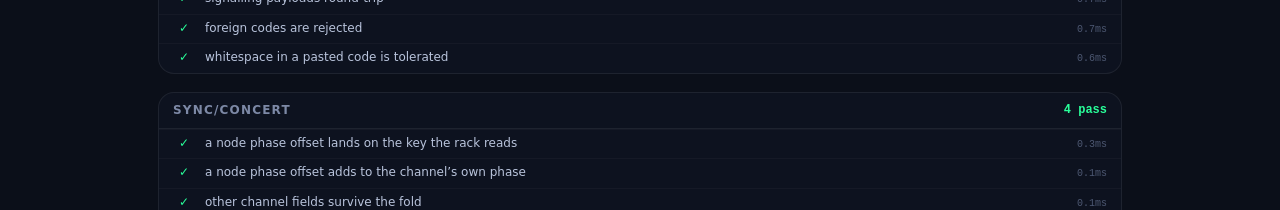
==== commit 00fe1cc7: "Use plain hyphens instead of em and en dashes 238 em dashes and 50 en dashes across the interface, t" ====
--- a/tests.html
+++ b/tests.html
@@ -3,7 +3,7 @@
 <head>
 <meta charset="utf-8">
 <meta name="viewport" content="width=device-width, initial-scale=1">
-<title>SonicForge — Test Suite</title>
+<title>SonicForge - Test Suite</title>
 <link rel="stylesheet" href="./css/theme.css">
 <link rel="stylesheet" href="./css/components.css">
 <style>
@@ -108,7 +108,7 @@
 </head>
 <body>
 <div class="wrap">
-  <h1>Sonic<em>Forge</em> — Test Suite</h1>
+  <h1>Sonic<em>Forge</em> - Test Suite</h1>
   <p class="hint" style="margin-top:6px">
     Pure-DSP assertions plus real audio rendered through
     <code>OfflineAudioContext</code>.
@@ -146,7 +146,7 @@
 class AssertionError extends Error {}
 
 function ok(value, msg = 'expected truthy') {
-  if (!value) throw new AssertionError(`${msg} — got ${fmt(value)}`);
+  if (!value) throw new AssertionError(`${msg} - got ${fmt(value)}`);
 }
 
 function eq(actual, expected, msg = 'values differ') {
@@ -158,7 +158,7 @@
 
 function close(actual, expected, tol, msg = 'outside tolerance') {
   if (!Number.isFinite(actual)) {
-    throw new AssertionError(`${msg} — actual is ${fmt(actual)}`);
+    throw new AssertionError(`${msg} - actual is ${fmt(actual)}`);
   }
   const d = Math.abs(actual - expected);
   if (d > tol) {
@@ -276,7 +276,7 @@
   }
   if (points.length < 2) return NaN;
 
-  // Least-squares fit of dB against log2(f) — the slope is dB per octave.
+  // Least-squares fit of dB against log2(f) - the slope is dB per octave.
   const n = points.length;
   const sx = points.reduce((s, p) => s + p[0], 0);
   const sy = points.reduce((s, p) => s + p[1], 0);
@@ -316,7 +316,7 @@
 }
 
 /* =========================================================================
-   SUITE — util/math
+   SUITE - util/math
    ========================================================================= */
 
 suite('util/math', () => {
@@ -402,7 +402,7 @@
 });
 
 /* =========================================================================
-   SUITE — dsp/fft
+   SUITE - dsp/fft
    ========================================================================= */
 
 suite('dsp/fft', () => {
@@ -528,7 +528,7 @@
 });
 
 /* =========================================================================
-   SUITE — dsp/weighting
+   SUITE - dsp/weighting
    ========================================================================= */
 
 suite('dsp/weighting', () => {
@@ -622,7 +622,7 @@
 });
 
 /* =========================================================================
-   SUITE — dsp/noise-shapes
+   SUITE - dsp/noise-shapes
    ========================================================================= */
 
 suite('dsp/noise-shapes', () => {
@@ -635,7 +635,7 @@
     close(slope, 0, 1.2, 'white noise slope');
   });
 
-  test('pink noise (Voss–McCartney) is −3 dB/octave', () => {
+  test('pink noise (Voss-McCartney) is −3 dB/octave', () => {
     const buf = buildNoiseBuffer('pink', LEN, RATE, { seed_int: 2 });
     const slope = measureSlope(buf, RATE);
     note(`measured ${slope.toFixed(2)} dB/oct`);
@@ -670,8 +670,8 @@
     const low = measureBandPowerDb(freqs, mags, 80, 160);
     const mid = measureBandPowerDb(freqs, mags, 700, 1400);
     const high = measureBandPowerDb(freqs, mags, 7000, 12000);
-    note(`80–160 Hz ${low.toFixed(1)} dB · 1 kHz ` +
-      `${mid.toFixed(1)} dB · 7–12 kHz ${high.toFixed(1)} dB`);
+    note(`80-160 Hz ${low.toFixed(1)} dB · 1 kHz ` +
+      `${mid.toFixed(1)} dB · 7-12 kHz ${high.toFixed(1)} dB`);
     ok(
       low > mid + 5,
       'grey must carry far more low-frequency energy than mid'
@@ -686,8 +686,8 @@
     const centre = measureBandPowerDb(freqs, mags, 350, 700);
     const low = measureBandPowerDb(freqs, mags, 40, 80);
     const high = measureBandPowerDb(freqs, mags, 6000, 12000);
-    note(`40–80 Hz ${low.toFixed(1)} · 350–700 Hz ` +
-      `${centre.toFixed(1)} · 6–12 kHz ${high.toFixed(1)}`);
+    note(`40-80 Hz ${low.toFixed(1)} · 350-700 Hz ` +
+      `${centre.toFixed(1)} · 6-12 kHz ${high.toFixed(1)}`);
     ok(centre > high + 6, 'the mid bell must dominate the top end');
     ok(centre > low, 'the mid bell must dominate the very bottom');
   });
@@ -878,7 +878,7 @@
 });
 
 /* =========================================================================
-   SUITE — core/waveforms
+   SUITE - core/waveforms
    ========================================================================= */
 
 suite('core/waveforms', () => {
@@ -1003,7 +1003,7 @@
 });
 
 /* =========================================================================
-   SUITE — Web Audio integration (OfflineAudioContext)
+   SUITE - Web Audio integration (OfflineAudioContext)
 
    These render real audio. The first test pins down the PeriodicWave sign
    convention that the whole phase-offset feature depends on.
@@ -1213,7 +1213,7 @@
 });
 
 /* =========================================================================
-   SUITE — core/phase-lock
+   SUITE - core/phase-lock
 
    Phase is defined against the audio clock, so it must survive a channel
    being retuned while it plays. These drive a real ChannelRack through an
@@ -1335,7 +1335,7 @@
 });
 
 /* =========================================================================
-   SUITE — script/lexer
+   SUITE - script/lexer
    ========================================================================= */
 
 suite('script/lexer', () => {
@@ -1425,7 +1425,7 @@
 });
 
 /* =========================================================================
-   SUITE — script/parser
+   SUITE - script/parser
    ========================================================================= */
 
 suite('script/parser', () => {
@@ -1549,7 +1549,7 @@
 });
 
 /* =========================================================================
-   SUITE — script/commands
+   SUITE - script/commands
    ========================================================================= */
 
 suite('script/commands', () => {
@@ -1582,14 +1582,14 @@
         parse(ex);
       } catch (err) {
         throw new AssertionError(`${name}: its own example fails to ` +
-          `parse — ${ex}\n  ${err.message}`);
+          `parse - ${ex}\n  ${err.message}`);
       }
     }
   });
 });
 
 /* =========================================================================
-   SUITE — util/qr
+   SUITE - util/qr
    ========================================================================= */
 
 suite('util/qr', () => {
@@ -1670,14 +1670,14 @@
   test('BarcodeDetector decodes our output (if available)', async () => {
     if (!('BarcodeDetector' in window)) {
       note(
-        'BarcodeDetector unavailable in this browser — ' +
+        'BarcodeDetector unavailable in this browser - ' +
         'structural checks only'
       );
       return;
     }
     const supported = await BarcodeDetector.getSupportedFormats();
     if (!supported.includes('qr_code')) {
-      note('qr_code format not supported here — structural checks only');
+      note('qr_code format not supported here - structural checks only');
       return;
     }
 
@@ -1710,7 +1710,7 @@
 });
 
 /* =========================================================================
-   SUITE — sync/transport
+   SUITE - sync/transport
    ========================================================================= */
 
 suite('sync/transport', () => {
@@ -1763,14 +1763,14 @@
 });
 
 /* =========================================================================
-   SUITE — sync/concert
+   SUITE - sync/concert
    ========================================================================= */
 
 suite('sync/concert', () => {
   // The node's phase offset is the whole point of Concert Mode: two devices
   // at 0° and 180° is the cancellation experiment. It reaches the channels
   // only if it is written under the key the deserialiser reads, and writing
-  // it under any other name fails silently — the tones still play.
+  // it under any other name fails silently - the tones still play.
   test('a node phase offset lands on the key the rack reads', () => {
     const folded = foldPhaseIntoChannels([{ phase_degrees_int: 0 }], 180);
     ok('phase_degrees_int' in folded[0],
@@ -1920,7 +1920,7 @@
   const verdict_str = fail
     ? `✗ ${fail} FAIL`
     : `✓ ${pass} pass`;
-  document.title = `${verdict_str} — SonicForge Tests`;
+  document.title = `${verdict_str} - SonicForge Tests`;
   console.log(`[SonicForge tests] ${pass} passed, ` +
     `${fail} failed in ${ms.toFixed(0)}ms`);
 
--- a/css/theme.css
+++ b/css/theme.css
@@ -1,5 +1,5 @@
 /* ==========================================================================
-   SonicForge — Design tokens, reset, and application shell
+   SonicForge - Design tokens, reset, and application shell
    Deep onyx substrate · neon cyan actives
    · violet script accents · glassmorphism
    ========================================================================= */
@@ -202,11 +202,18 @@
    Application shell
    ========================================================================= */
 
+/*
+ * One column that may never grow past the viewport. Without the explicit
+ * minmax(0, 1fr), the grid sizes its implicit column to the widest child's
+ * min-content, so a header that could not shrink widened the whole page.
+ * The header row is auto so the top bar can wrap onto a second line.
+ */
 #app {
   position: relative;
   z-index: 1;
   display: grid;
-  grid-template-rows: var(--header-h) 1fr var(--status-h);
+  grid-template-columns: minmax(0, 1fr);
+  grid-template-rows: auto 1fr var(--status-h);
   height: 100vh;
   height: 100dvh;
 }
@@ -234,11 +241,18 @@
    Header
    ========================================================================= */
 
+/*
+ * A single row where it fits, wrapping onto more rows where it does not.
+ * The block padding keeps the one-row bar at exactly --header-h: 34 px of
+ * controls, 11.5 px above and below, and the 1 px border.
+ */
 .topbar {
   display: flex;
+  flex-wrap: wrap;
   align-items: center;
-  gap: 18px;
-  padding: 0 16px;
+  gap: 8px 18px;
+  min-height: var(--header-h);
+  padding: 11.5px 16px;
   border-bottom: 1px solid var(--glass-brd);
   background: linear-gradient(
     180deg,
@@ -317,7 +331,7 @@
   min-height: 0;
 }
 
-/* Specular top edge — the tell that sells frosted glass. */
+/* Specular top edge - the tell that sells frosted glass. */
 .panel::after {
   content: "";
   position: absolute;
@@ -334,7 +348,7 @@
 /*
  * Panels inside a scrolling rail must keep their natural height. Without this
  * they inherit flex-shrink:1, compress to fit the rail, and silently clip
- * their own copy — the calibration note loses its last line and nothing
+ * their own copy - the calibration note loses its last line and nothing
  * indicates it is missing.
  */
 .rail > .panel,
@@ -562,6 +576,36 @@
 /* ==========================================================================
    Responsive
    ========================================================================= */
+
+/*
+ * Laptops, 1241-1599 px: keep the top bar on one row by tightening it and
+ * dropping two readouts that repeat what is shown elsewhere. The Nyquist
+ * limit follows from the rate selector beside it, and the A4 deviation from
+ * the pitch standard chosen next to it. Both return once the bar wraps.
+ */
+@media (max-width: 1599px) {
+  .brand__tag,
+  #a4-cents,
+  #nyquist-badge {
+    display: none;
+  }
+  .topbar {
+    column-gap: 10px;
+  }
+  .topbar__group {
+    padding: 0 8px;
+  }
+}
+
+@media (max-width: 1400px) {
+  .topbar {
+    column-gap: 6px;
+  }
+  .topbar__group {
+    gap: 8px;
+    padding: 0 6px;
+  }
+}
 
 @media (max-width: 1500px) {
   :root {
@@ -595,6 +639,22 @@
   .rail-toggle {
     display: inline-flex !important;
   }
+
+  /* From here down the bar wraps, so separators would start new rows. */
+  #a4-cents,
+  #nyquist-badge {
+    display: inline-flex;
+  }
+  .topbar {
+    padding: 8px 12px;
+  }
+  .topbar__group {
+    border-left: none;
+    padding: 0;
+  }
+  .topbar__spacer {
+    display: none;
+  }
 }
 
 @media (max-width: 900px) {
@@ -604,7 +664,7 @@
   #app {
     height: auto;
     min-height: 100dvh;
-    grid-template-rows: var(--header-h) 1fr var(--status-h);
+    grid-template-rows: auto 1fr var(--status-h);
   }
   .shell {
     grid-template-columns: minmax(0, 1fr);
@@ -617,11 +677,25 @@
     overflow: visible;
   }
   .topbar {
-    gap: 10px;
-    overflow-x: auto;
-  }
+    gap: 8px 12px;
+  }
+}
+
+/*
+ * Small phones. The master group alone - label, slider, readout and meter -
+ * is wider than a 360 px screen, so a group may wrap onto a second line of
+ * its own instead of pushing the page wider.
+ */
+@media (max-width: 600px) {
   .topbar__group {
-    padding: 0 8px;
+    flex-wrap: wrap;
+    height: auto;
+    row-gap: 6px;
+  }
+  /* A panel's title, badge and buttons may take two lines, likewise. */
+  .panel__head {
+    flex-wrap: wrap;
+    row-gap: 6px;
   }
 }
 
--- a/css/components.css
+++ b/css/components.css
@@ -1,5 +1,5 @@
 /* ==========================================================================
-   SonicForge — Component layer
+   SonicForge - Component layer
    ========================================================================= */
 
 /* ==========================================================================
@@ -160,6 +160,8 @@
 /* Segmented control */
 .seg {
   display: inline-flex;
+  flex-wrap: wrap;
+  max-width: 100%;
   padding: 2px;
   gap: 2px;
   border-radius: var(--r);
@@ -509,10 +511,35 @@
    Frequency dial
    ========================================================================= */
 
+/*
+ * The controls beside the dial need about 300 px. When the panel is
+ * narrower than the dial plus that - a phone, or a tablet with both rails
+ * showing - they wrap beneath it rather than squeezing, and the dial
+ * centres on its own row.
+ */
 .dial-wrap {
   display: flex;
+  flex-wrap: wrap;
+  justify-content: center;
   gap: 16px;
   align-items: center;
+}
+
+.dial-wrap > .grow {
+  flex: 1 1 300px;
+}
+
+/*
+ * Level, pan and phase. Each keeps at least 140 px, so a narrow panel
+ * stacks them instead of shrinking the sliders to nothing.
+ */
+.trim-row {
+  flex-wrap: wrap;
+  row-gap: 10px;
+}
+
+.trim-row > .field {
+  flex: 1 1 140px;
 }
 
 .dial {
